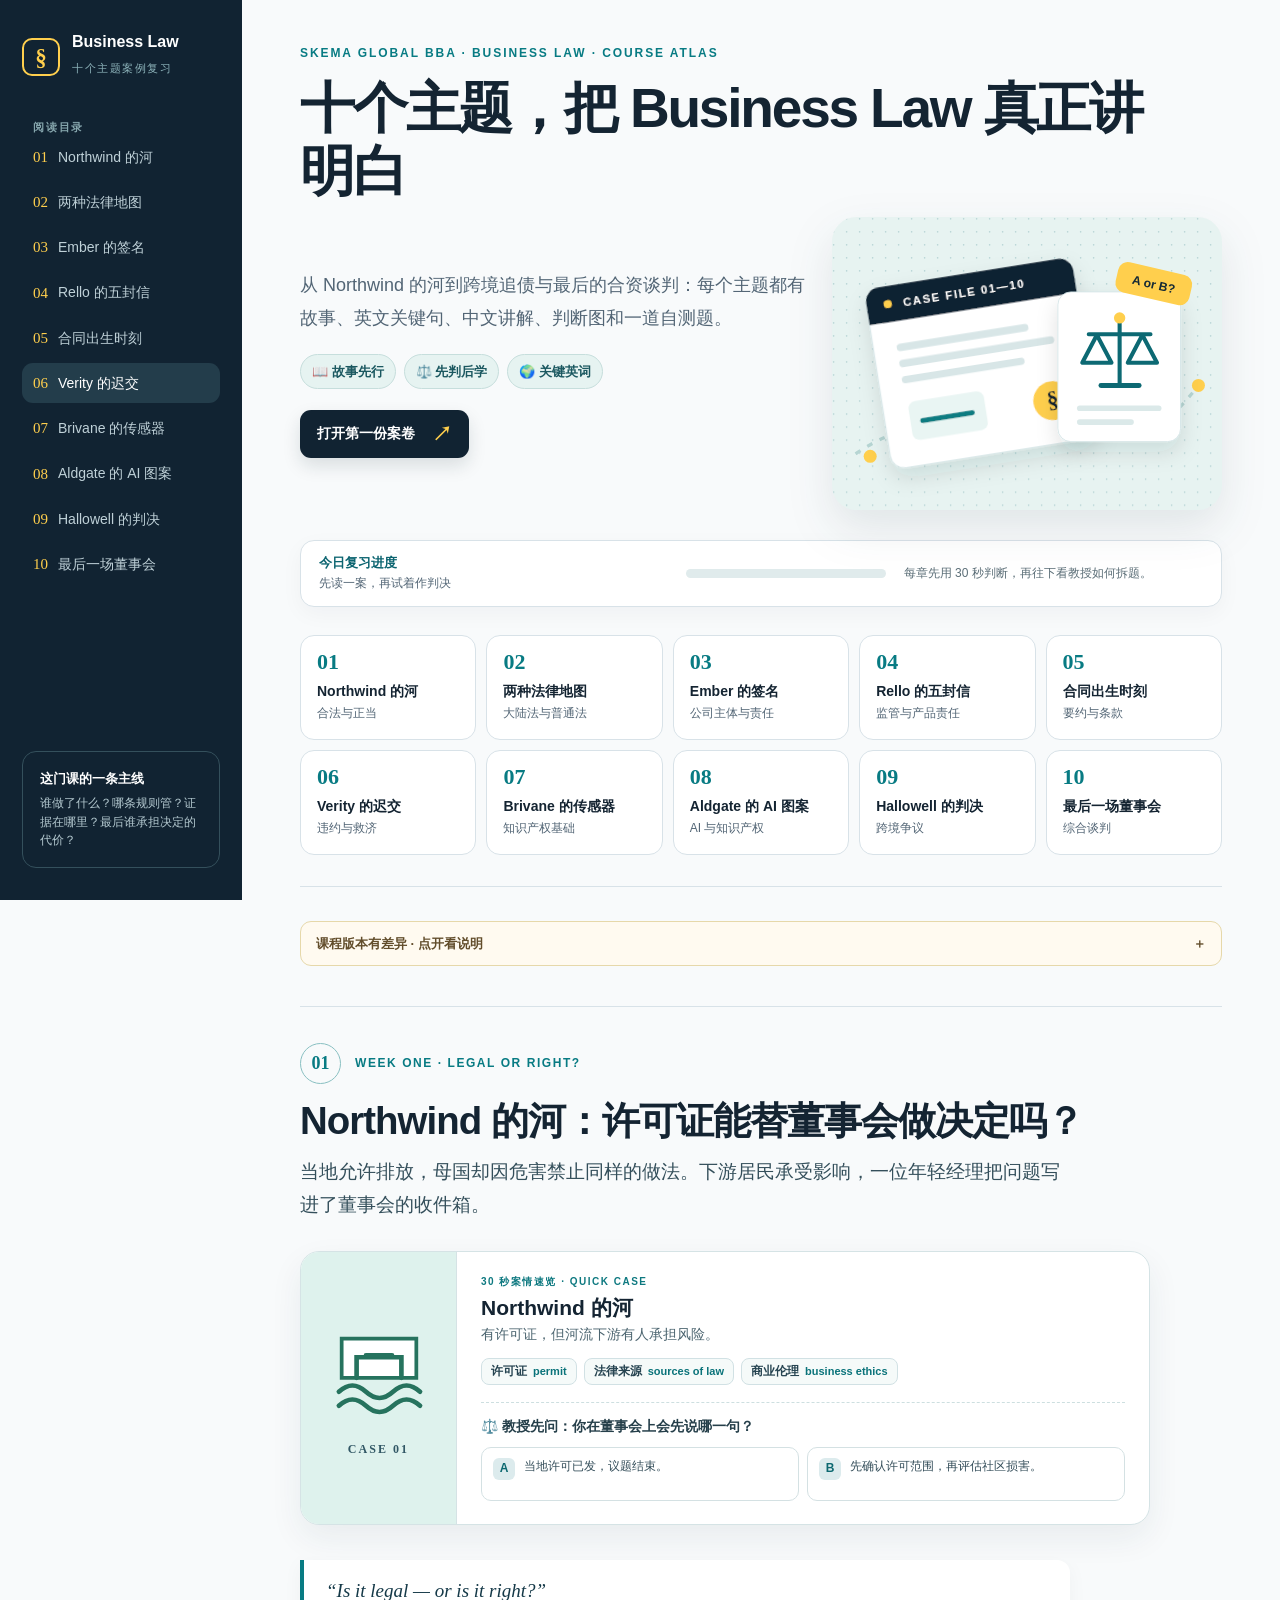
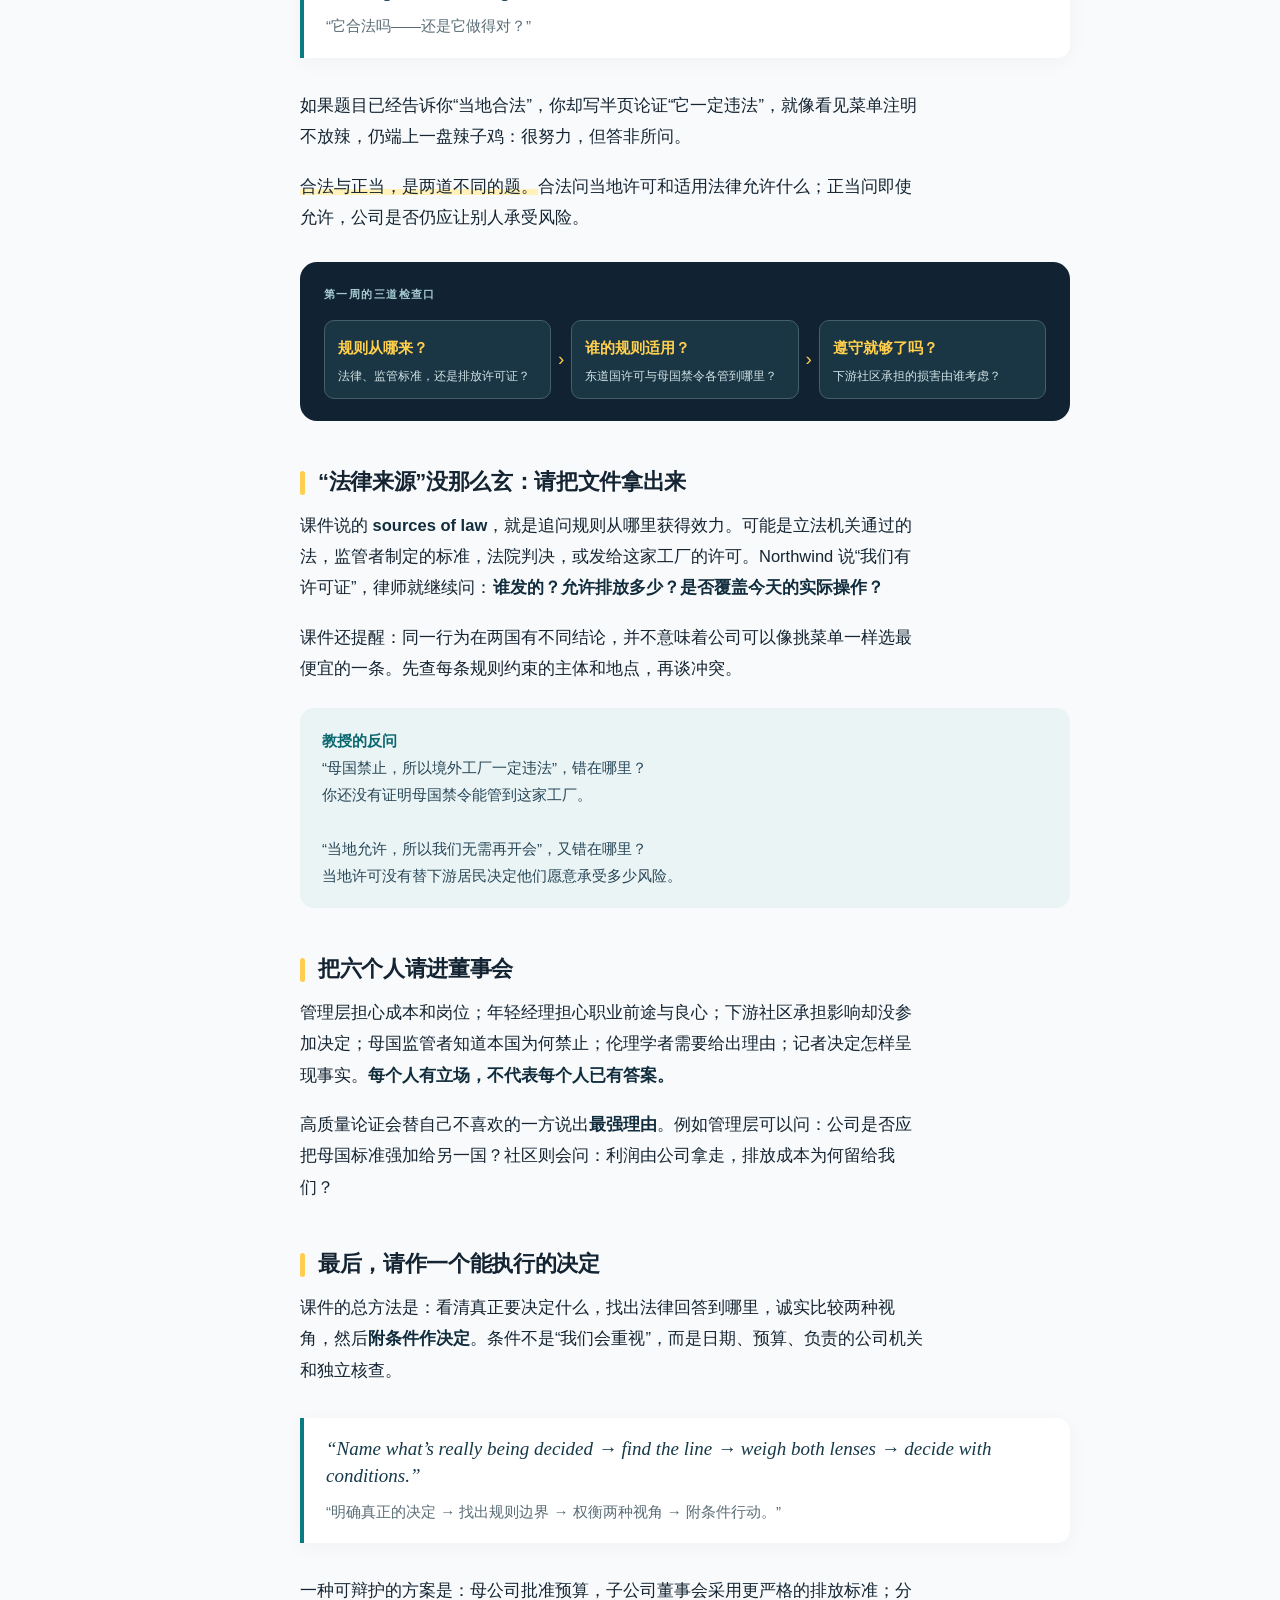
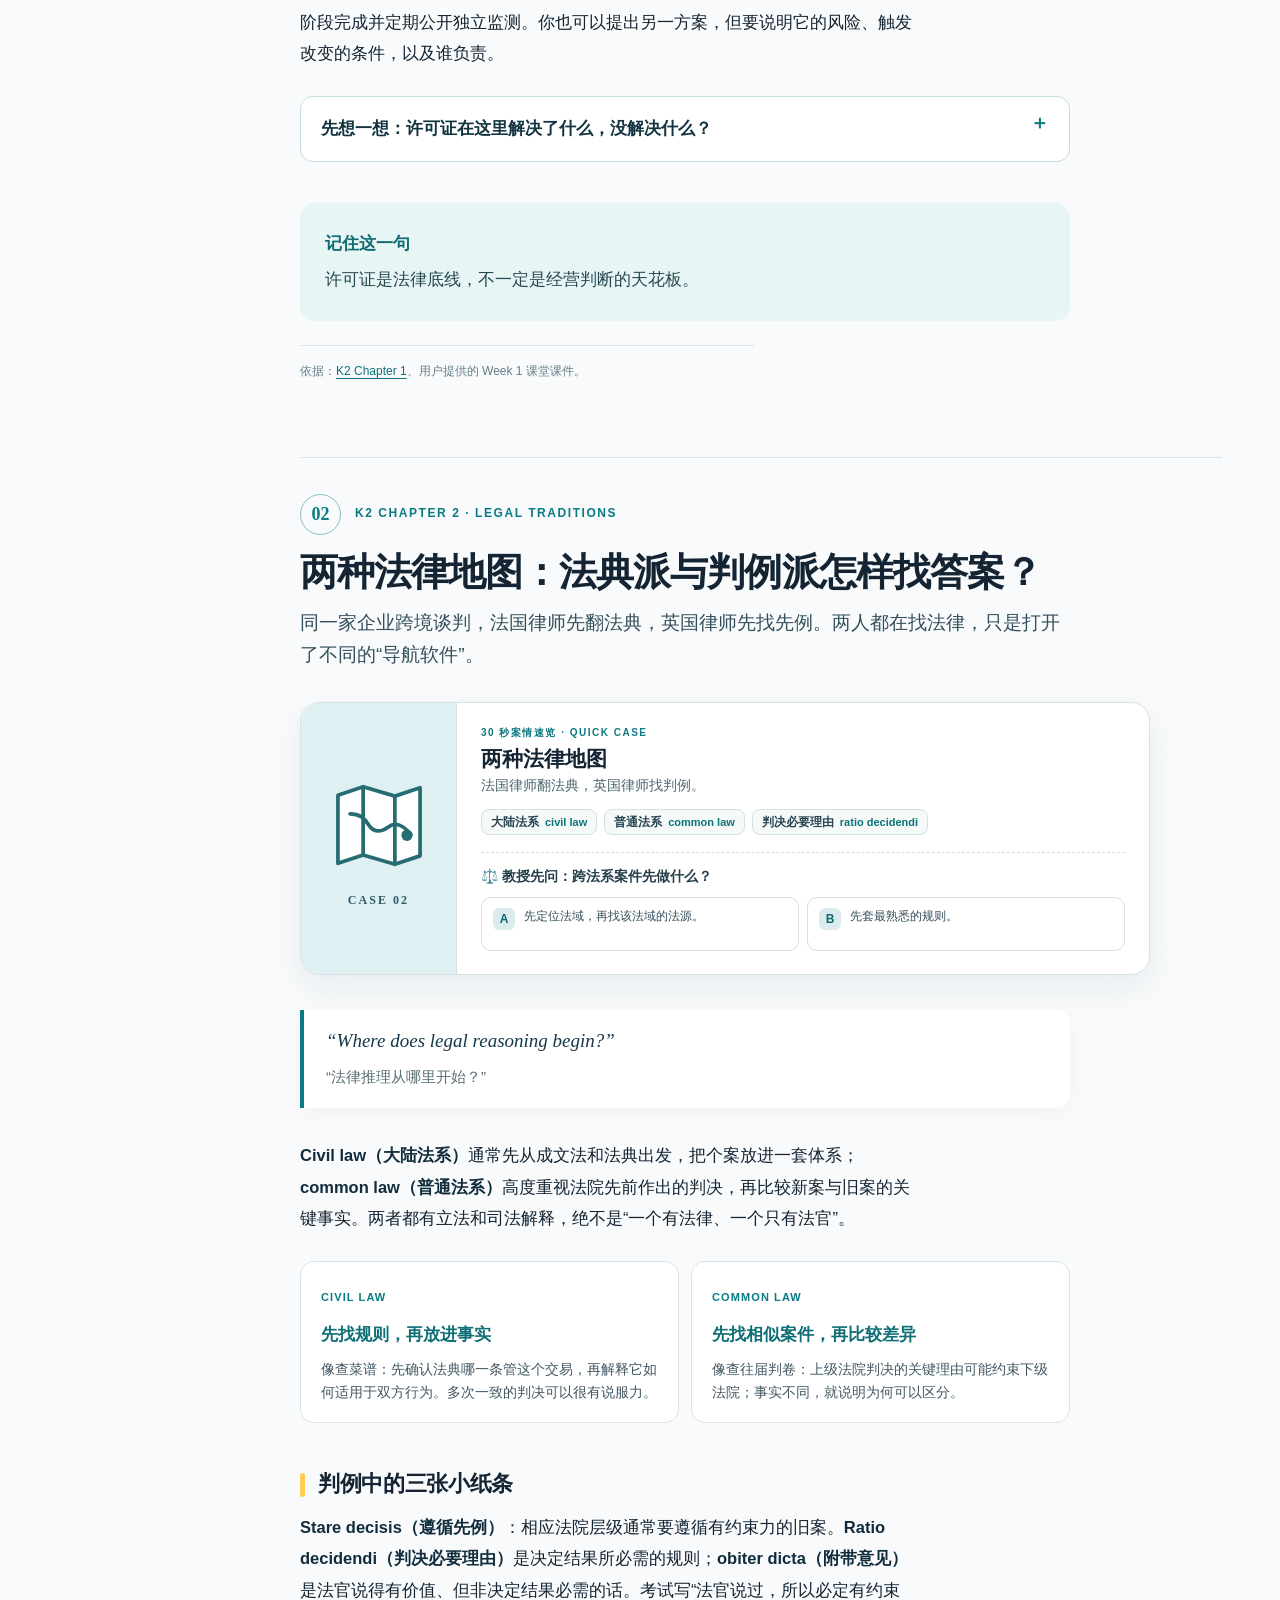
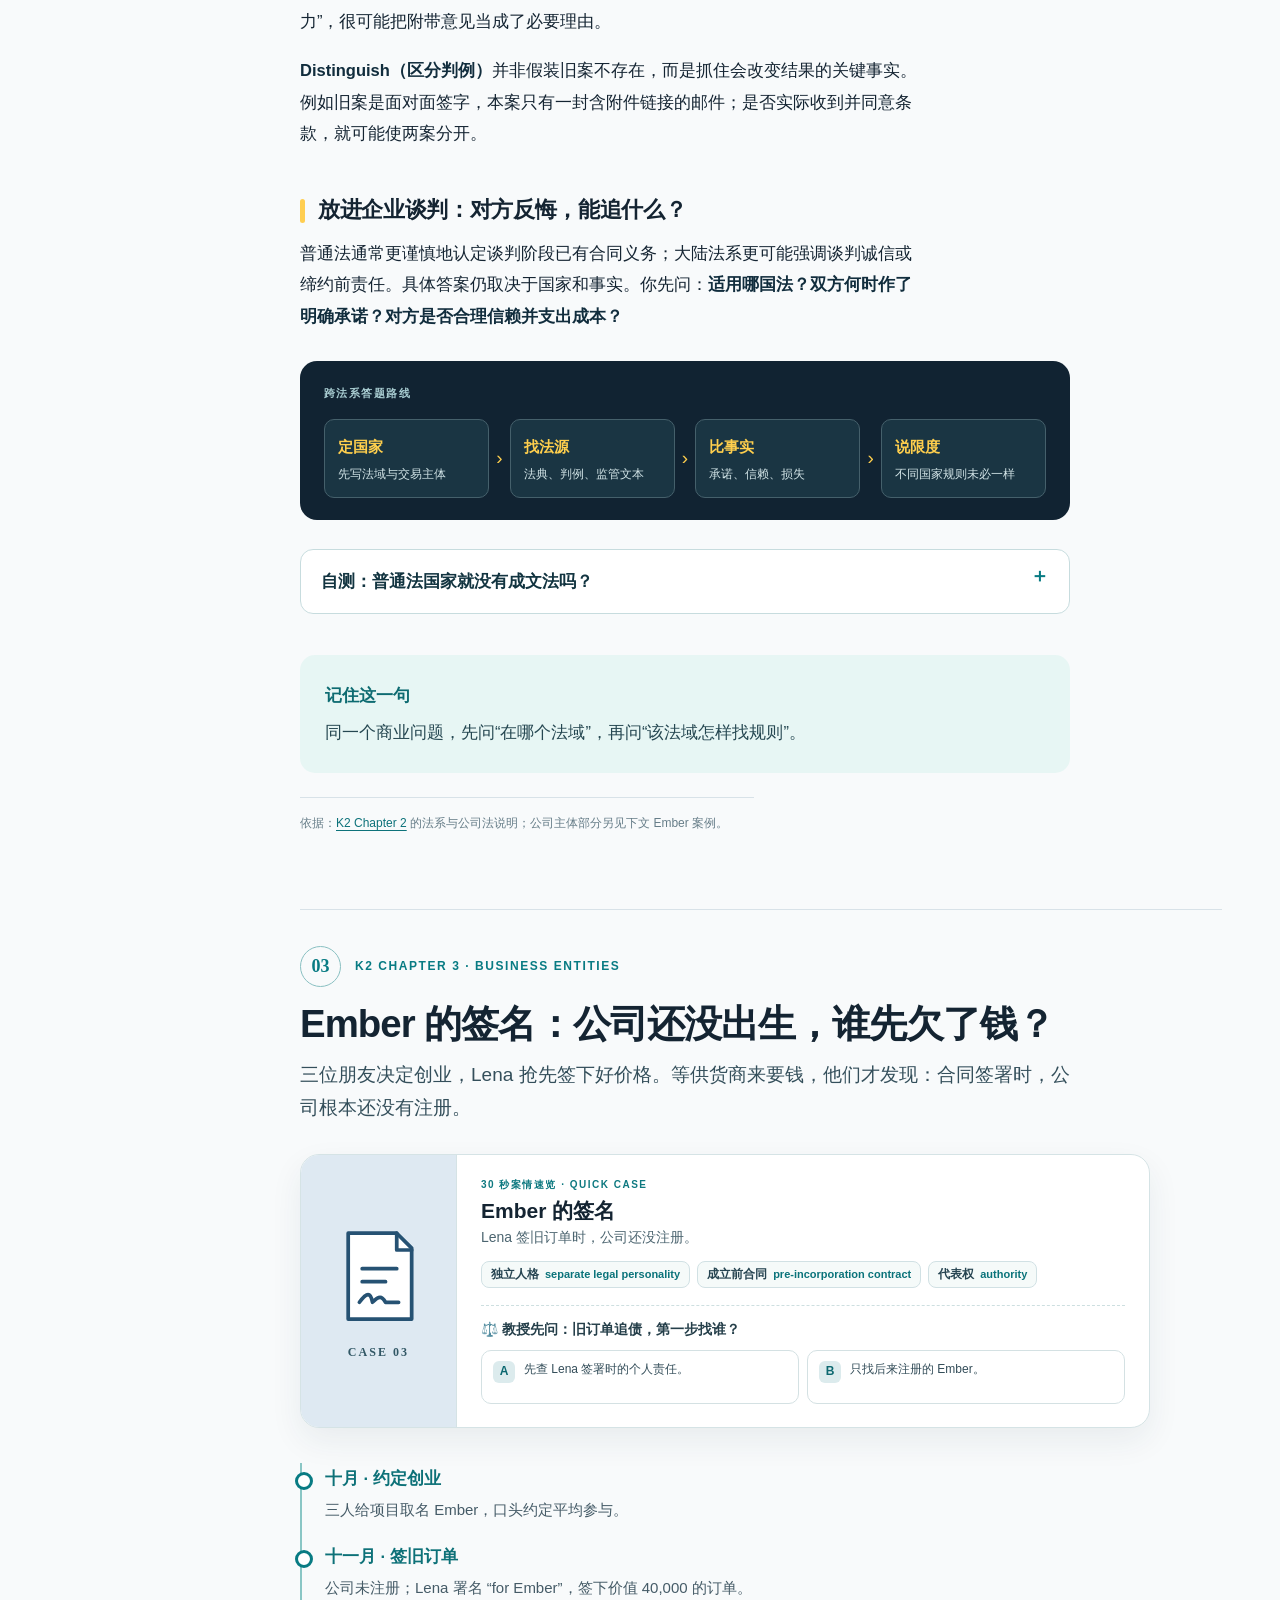
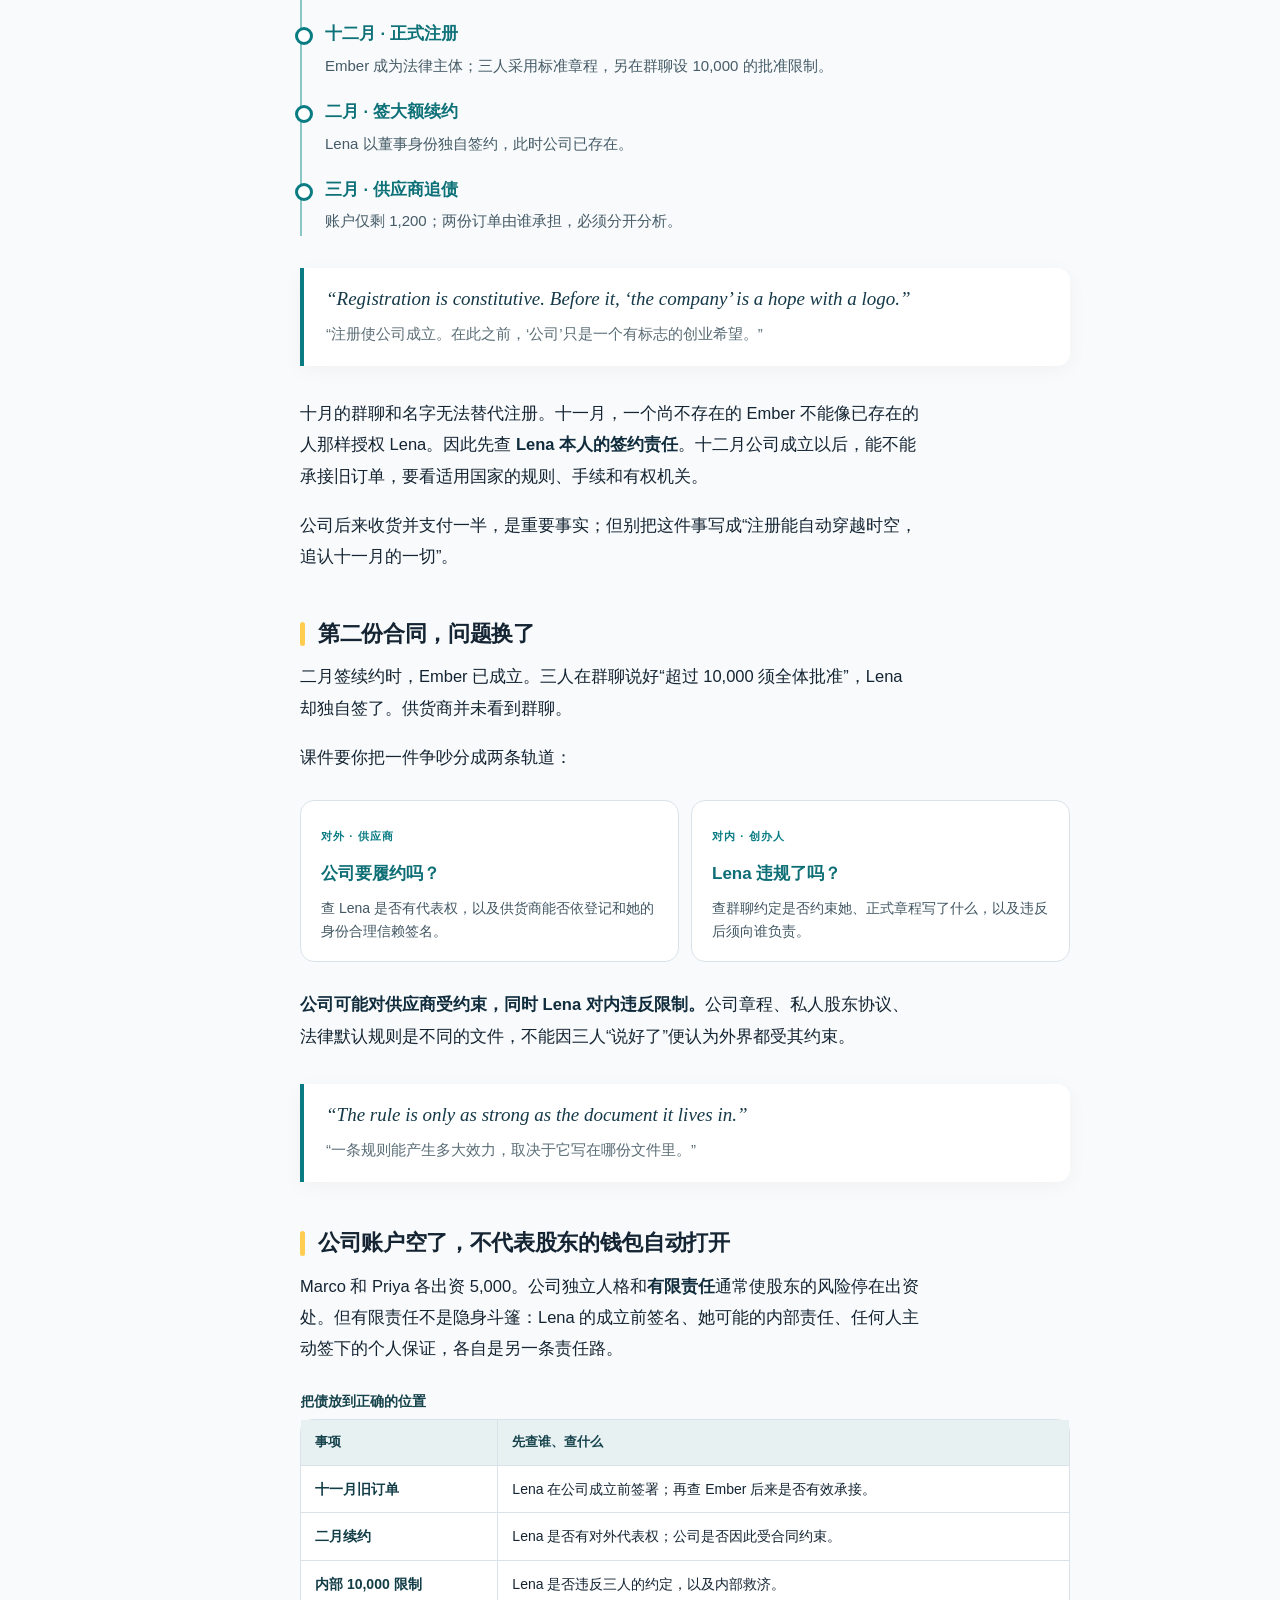
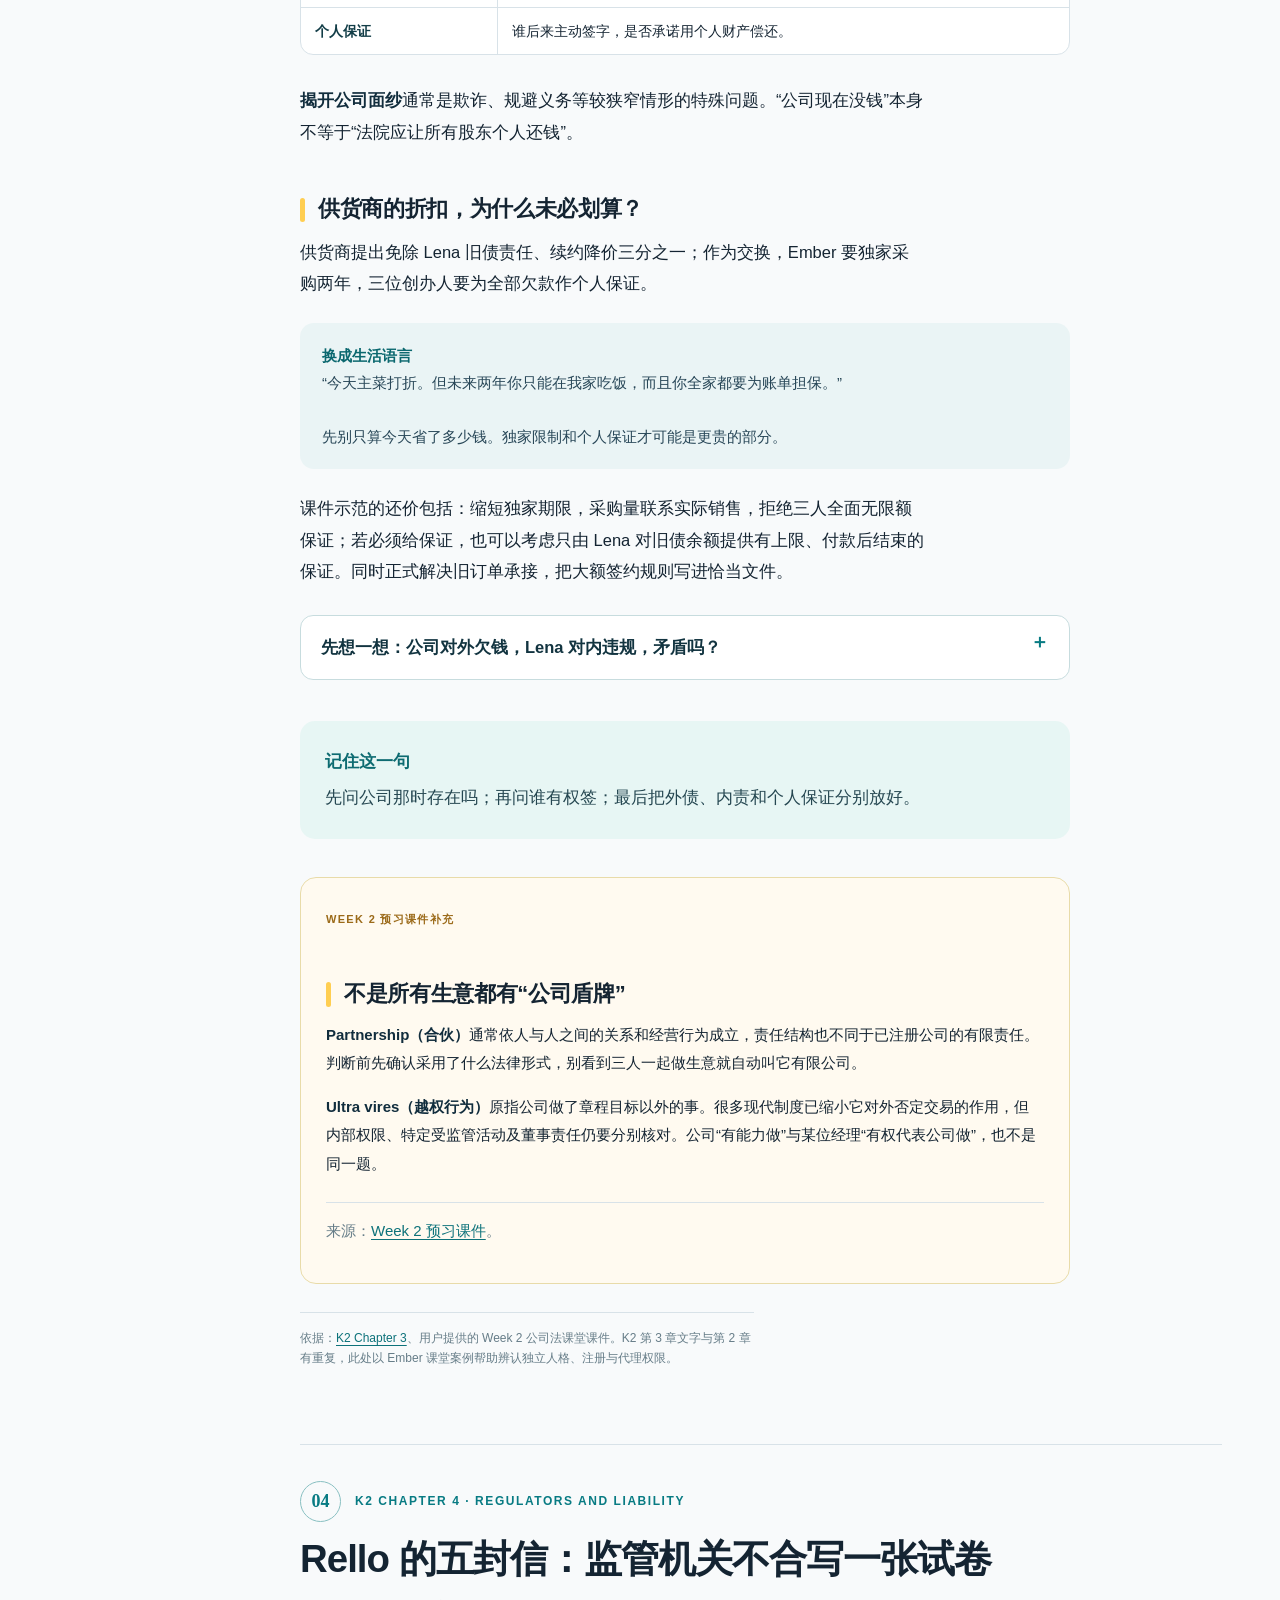
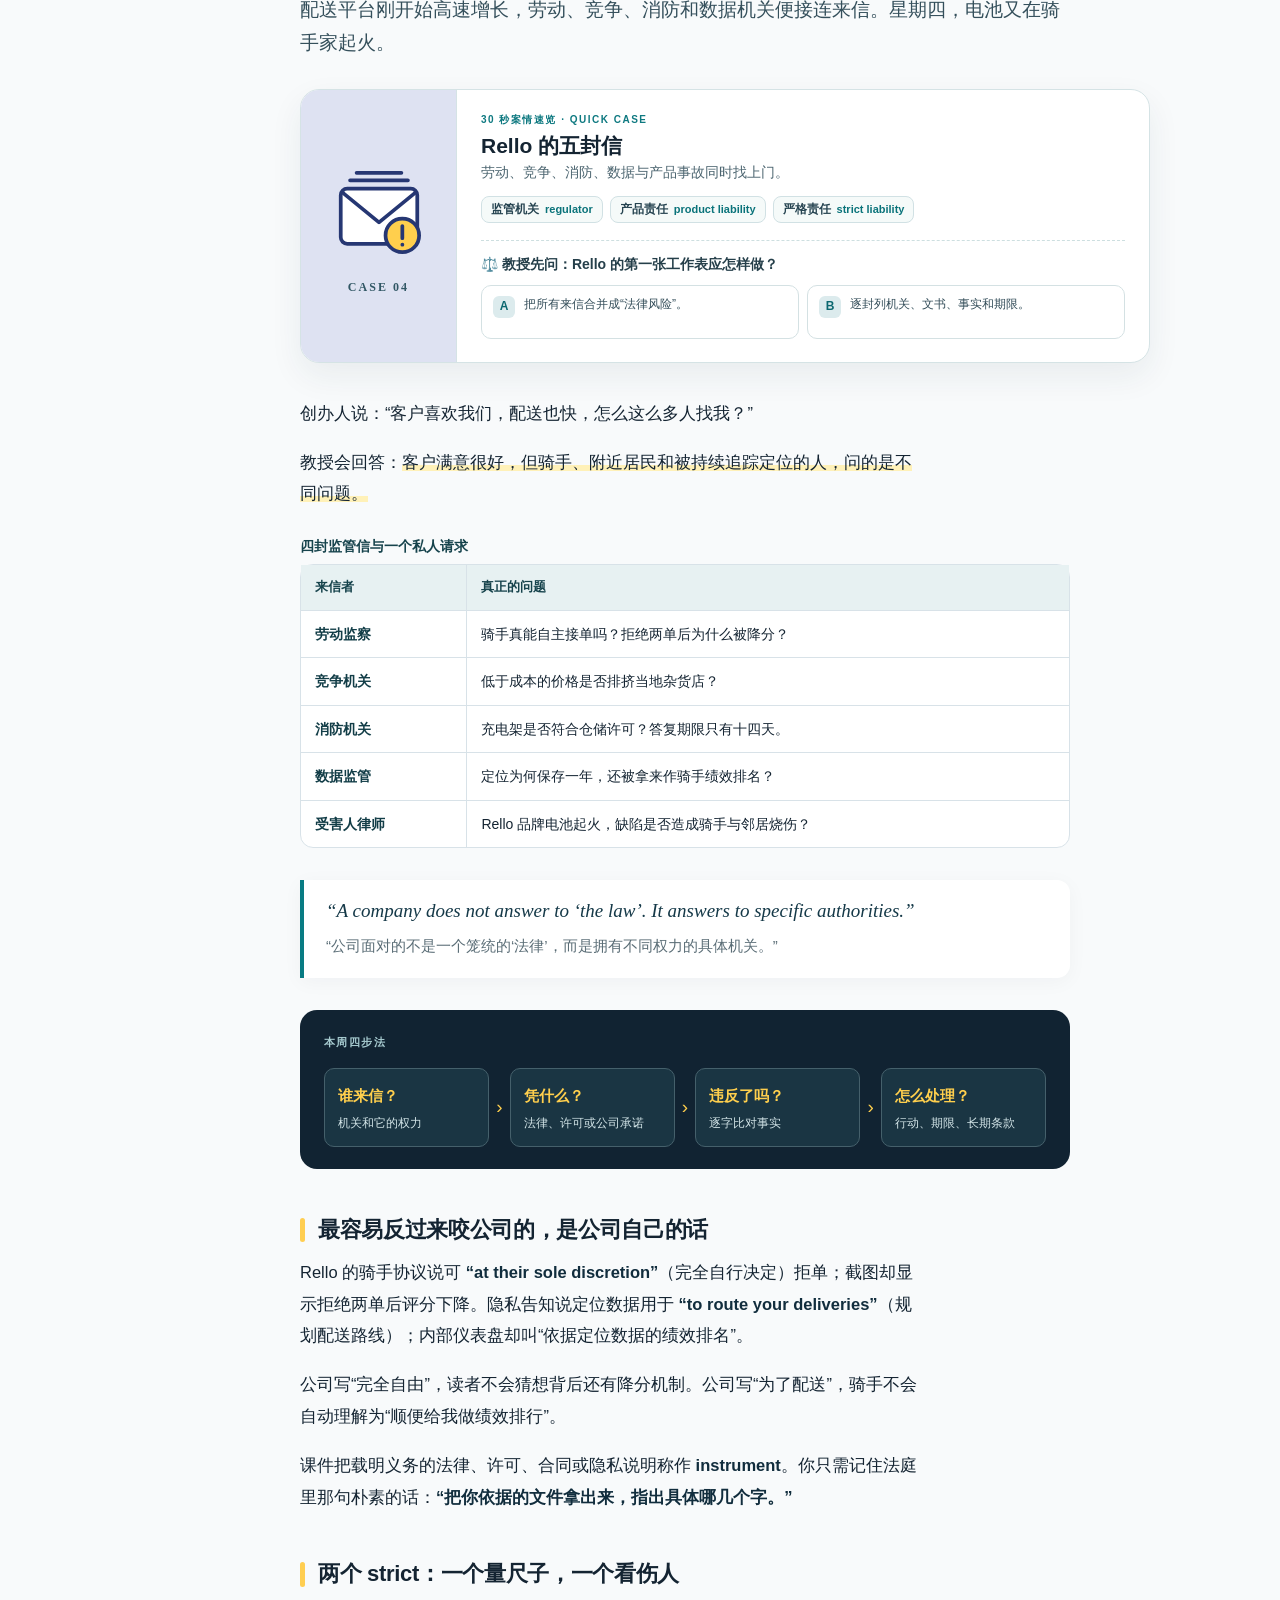
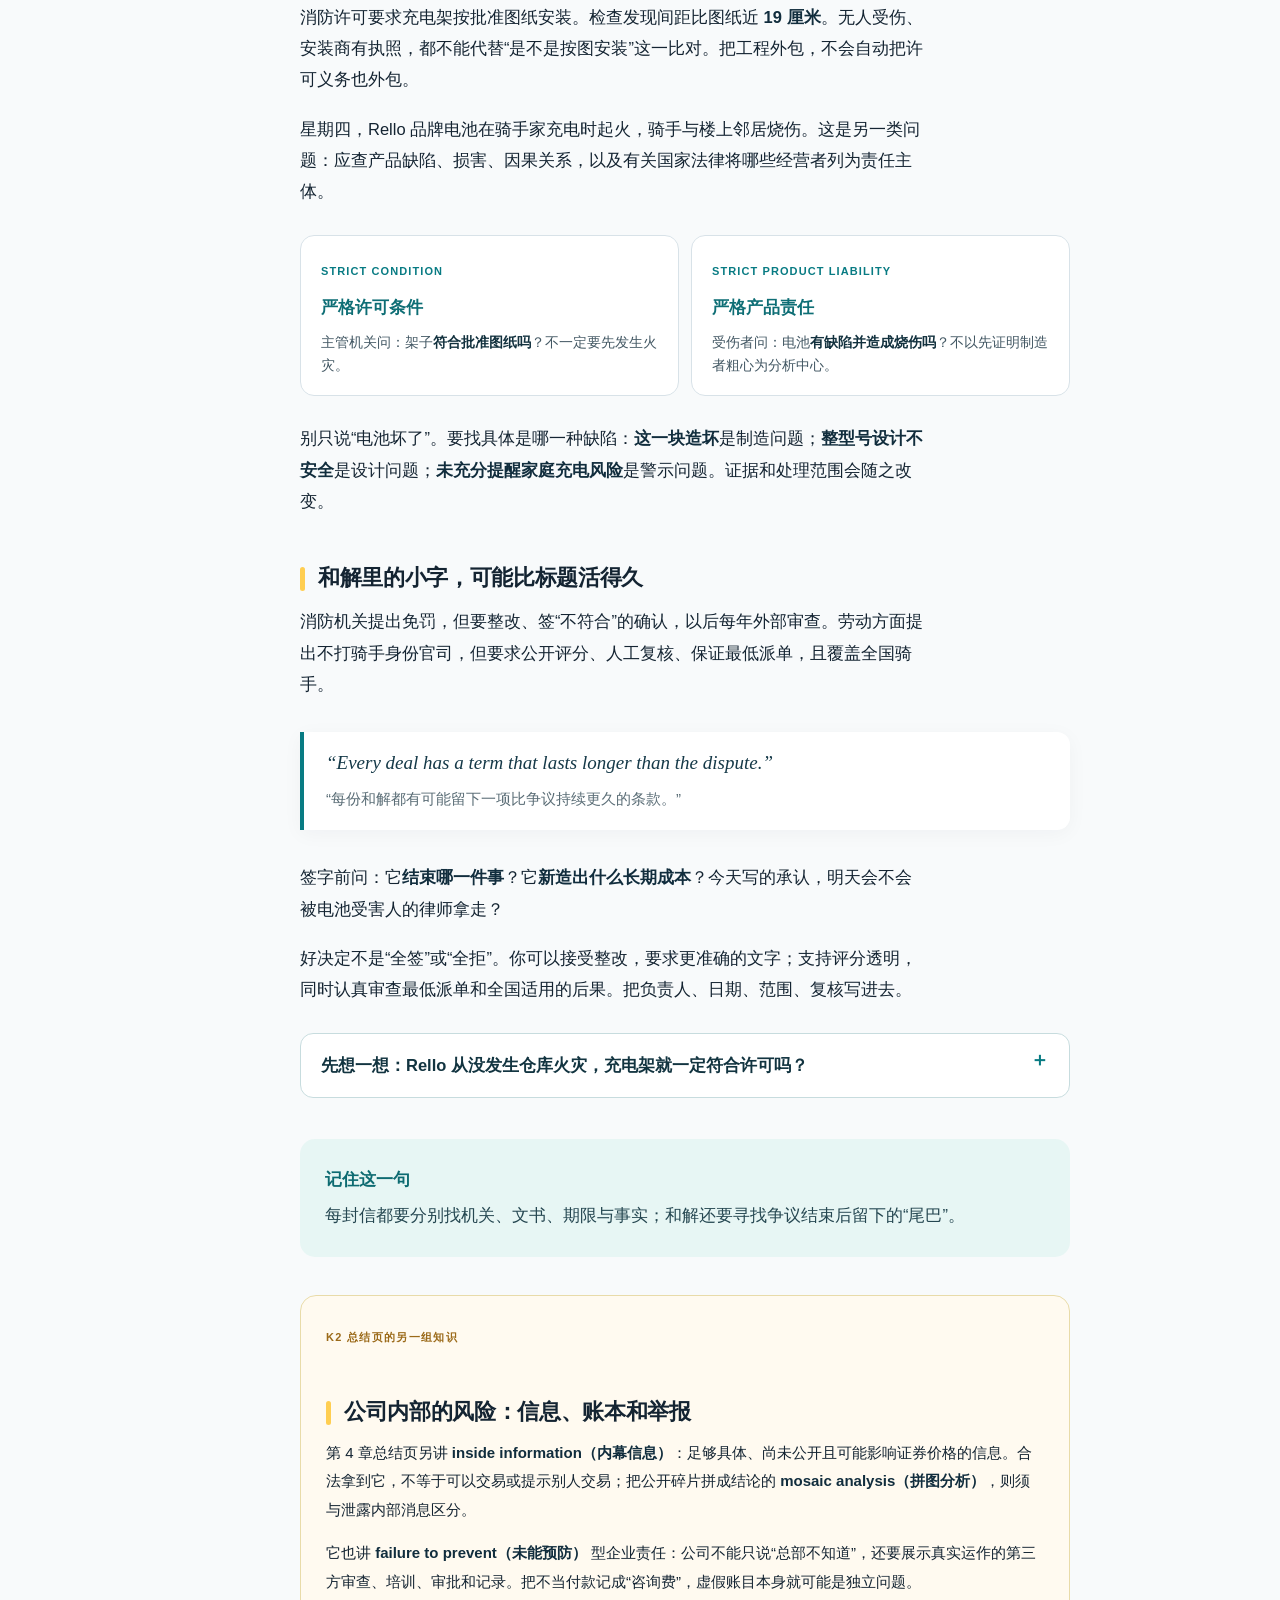
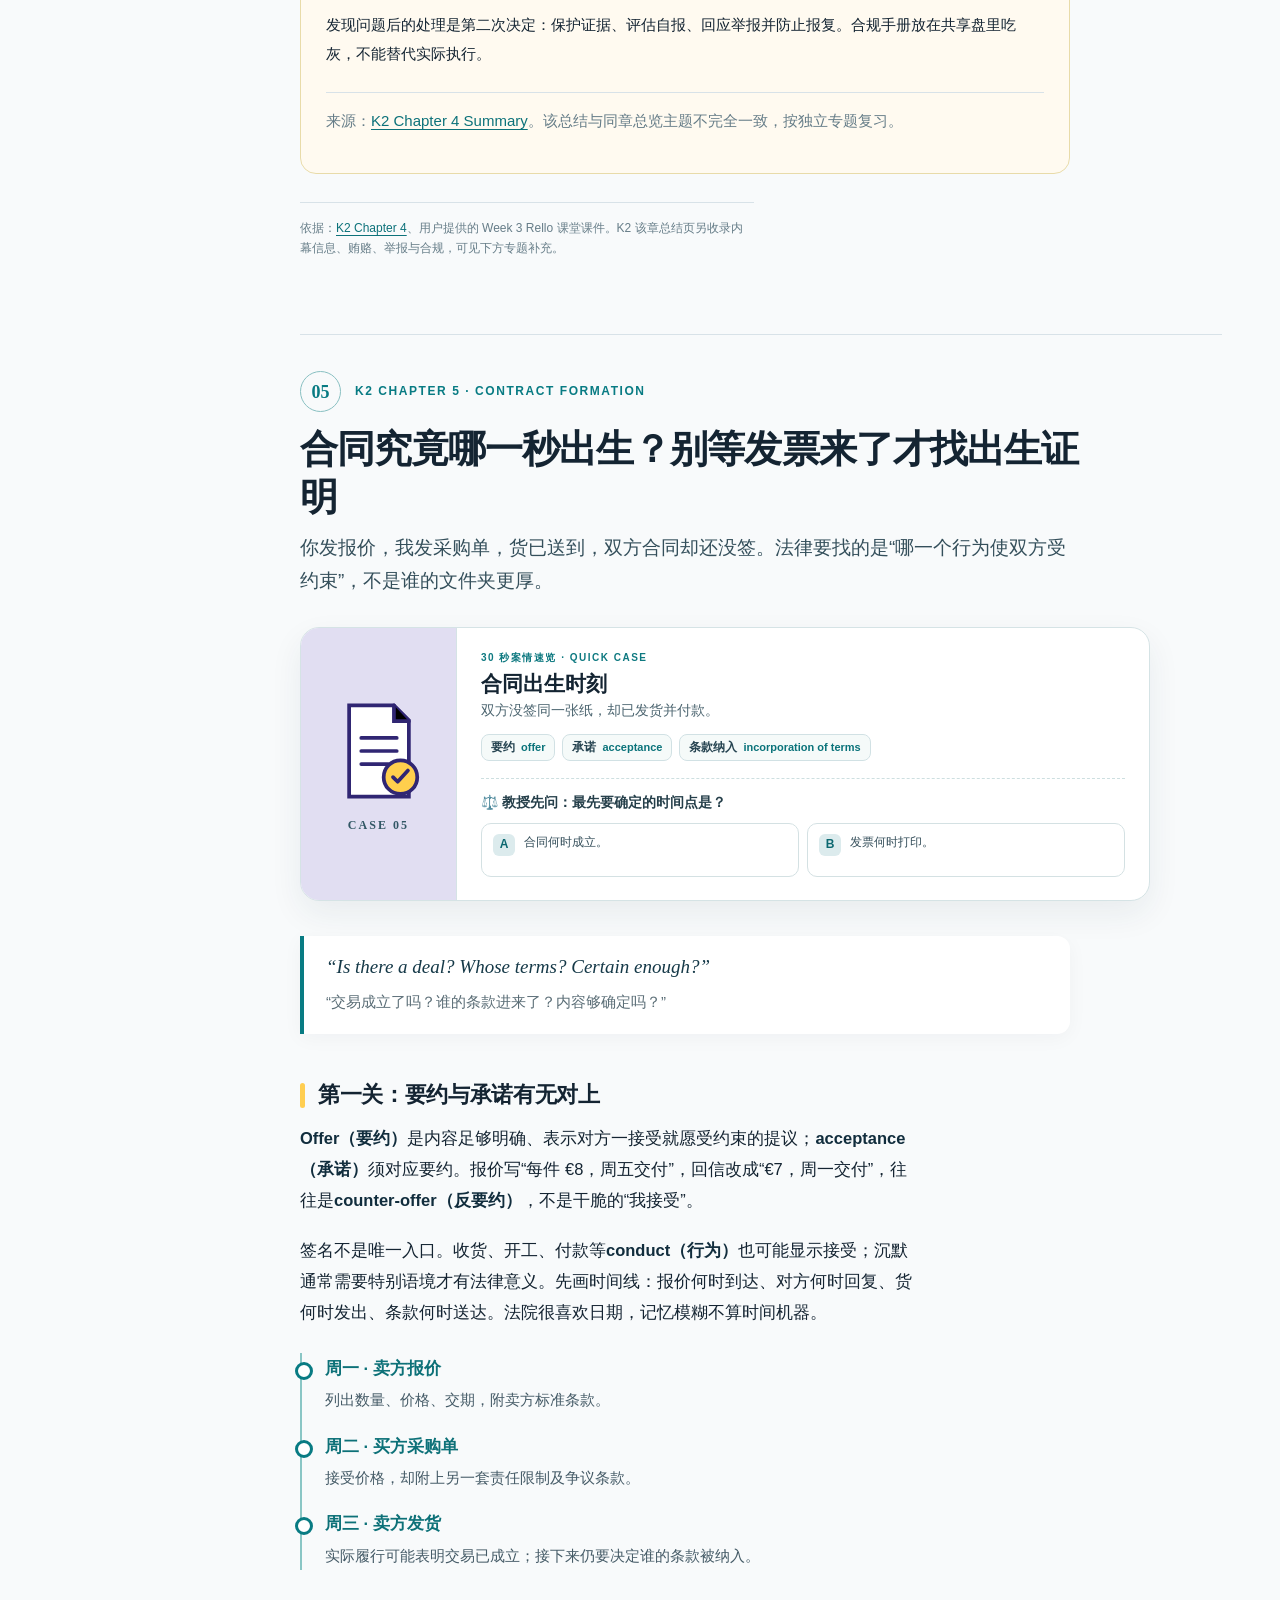
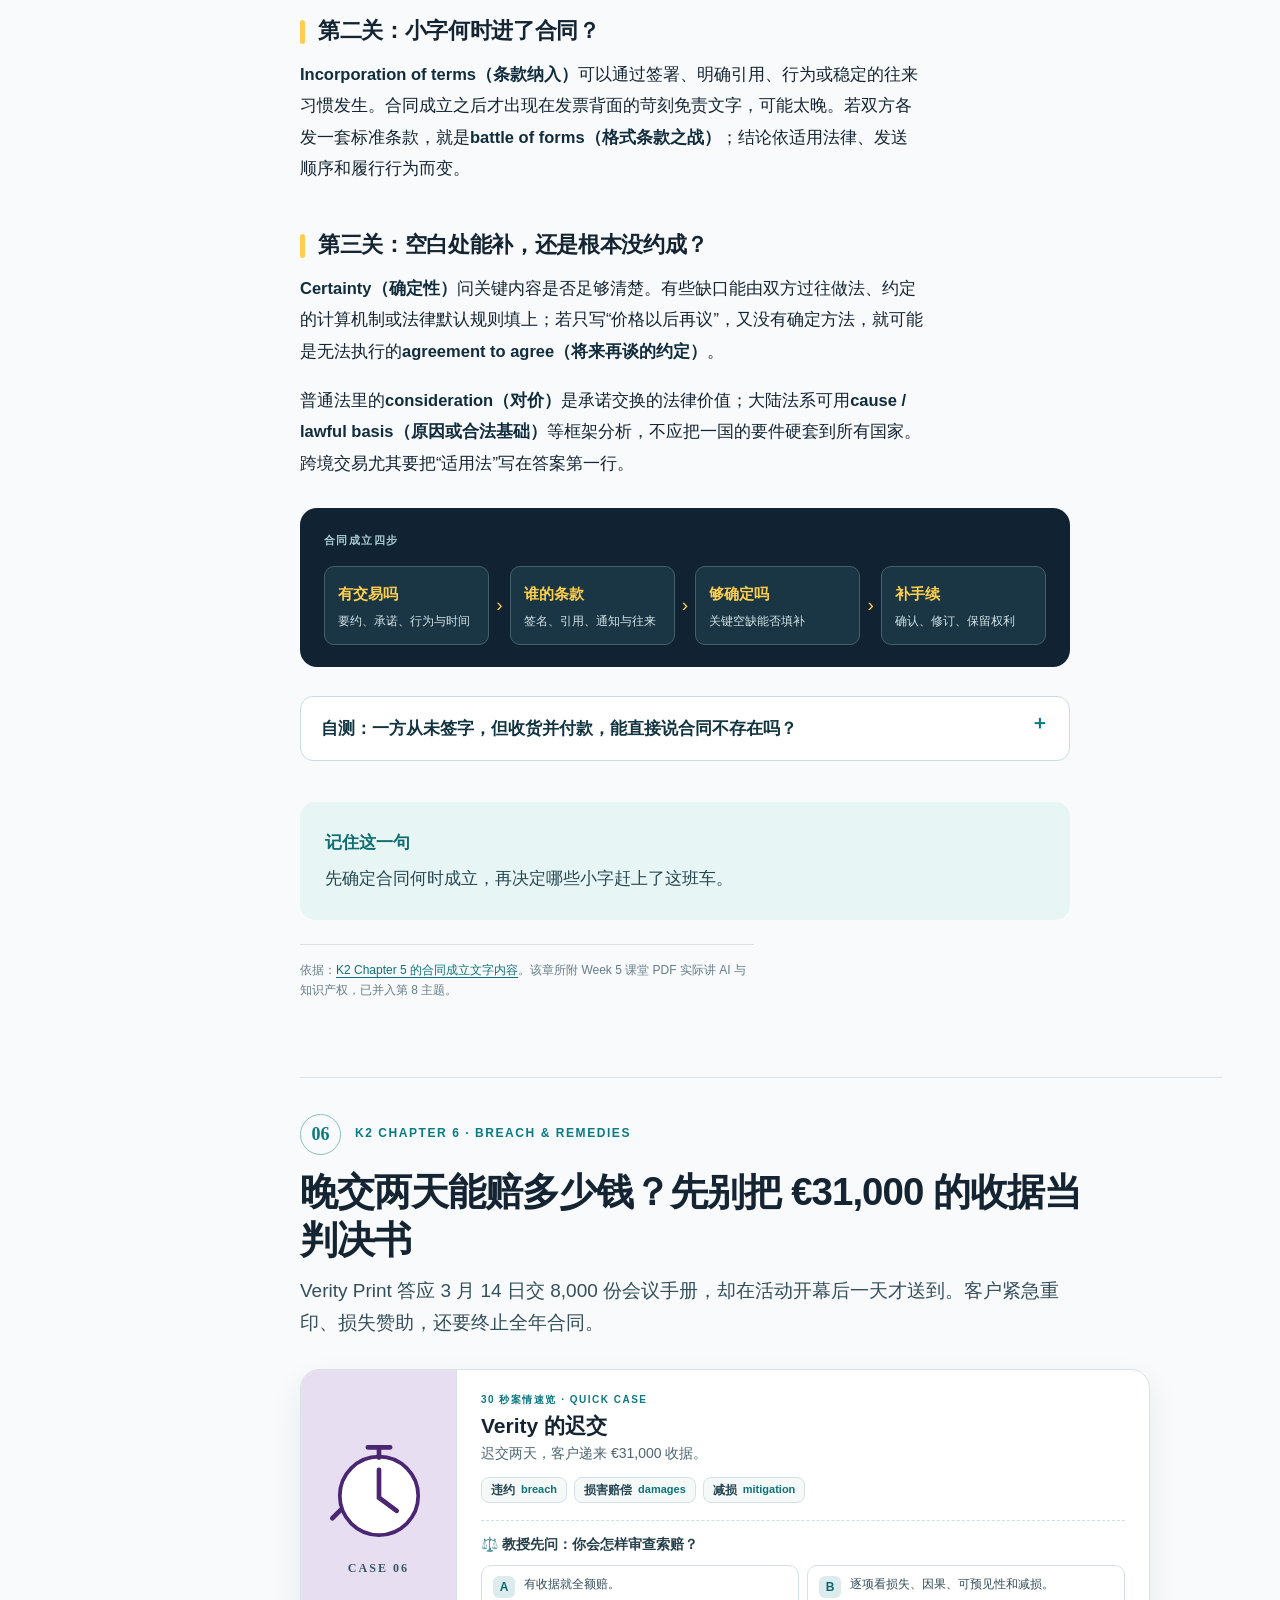
==== index.html @ 2c6dd002 "Publish Business Law study casebook" ====
<!doctype html>
<html lang="zh-CN">
<head>
  <meta charset="utf-8">
  <meta name="viewport" content="width=device-width,initial-scale=1">
  <meta name="theme-color" content="#112332">
  <meta name="description" content="Business Law 十个主题中英对照案例复习：法律体系、公司、监管、合同、知识产权、AI 与跨境争议。">
  <title>Business Law · 十个主题案例复习</title>
  <link rel="icon" type="image/svg+xml" href="data:image/svg+xml,%3Csvg xmlns='http://www.w3.org/2000/svg' viewBox='0 0 64 64'%3E%3Crect width='64' height='64' rx='15' fill='%23112332'/%3E%3Cpath d='M14 21h36M32 16v31M22 47h20M20 24l-8 15h16l-8-15zm24 0-8 15h16l-8-15z' fill='none' stroke='%23ffcf4d' stroke-width='3' stroke-linejoin='round'/%3E%3C/svg%3E">
  <link rel="stylesheet" href="./style.css?v=2">
  <script defer src="./app.js?v=2"></script>
</head>
<body>
  <div class="progress" aria-hidden="true"><span></span></div>
  <div class="shell">
    <aside class="sidebar" aria-label="章节导航">
      <a class="brand" href="#top"><span class="mark" aria-hidden="true">§</span><span><strong>Business Law</strong><small>十个主题案例复习</small></span></a>
      <div><div class="side-label">阅读目录</div><nav class="side-nav"><a href="#chapter1"><span class="num">01</span> Northwind 的河</a><a href="#chapter2"><span class="num">02</span> 两种法律地图</a><a href="#chapter3"><span class="num">03</span> Ember 的签名</a><a href="#chapter4"><span class="num">04</span> Rello 的五封信</a><a href="#chapter5"><span class="num">05</span> 合同出生时刻</a><a href="#chapter6"><span class="num">06</span> Verity 的迟交</a><a href="#chapter7"><span class="num">07</span> Brivane 的传感器</a><a href="#chapter8"><span class="num">08</span> Aldgate 的 AI 图案</a><a href="#chapter9"><span class="num">09</span> Hallowell 的判决</a><a href="#chapter10"><span class="num">10</span> 最后一场董事会</a></nav></div>
      <div class="side-bottom"><strong>这门课的一条主线</strong>谁做了什么？哪条规则管？证据在哪里？最后谁承担决定的代价？</div>
    </aside>
    <nav class="mobile-nav" aria-label="移动主题导航"><a href="#chapter1">01 · Northwind 的河</a><a href="#chapter2">02 · 两种法律地图</a><a href="#chapter3">03 · Ember 的签名</a><a href="#chapter4">04 · Rello 的五封信</a><a href="#chapter5">05 · 合同出生时刻</a><a href="#chapter6">06 · Verity 的迟交</a><a href="#chapter7">07 · Brivane 的传感器</a><a href="#chapter8">08 · Aldgate 的 AI 图案</a><a href="#chapter9">09 · Hallowell 的判决</a><a href="#chapter10">10 · 最后一场董事会</a></nav>
    <main class="content" id="top">
      <header class="opening"><div class="kicker">SKEMA GLOBAL BBA · BUSINESS LAW · COURSE ATLAS</div>
        <h1>十个主题，把 Business Law 真正讲明白</h1>
        <div class="hero-grid"><div><p>从 Northwind 的河到跨境追债与最后的合资谈判：每个主题都有故事、英文关键句、中文讲解、判断图和一道自测题。</p><div class="study-promise"><span>📖 故事先行</span><span>⚖️ 先判后学</span><span>🌍 关键英词</span></div><a class="start-link" href="#chapter1">打开第一份案卷 <span aria-hidden="true">↗</span></a></div><img class="hero-art" src="./assets/hero-law-map.svg" alt="十份案例围绕法律天平、证据和跨境路线展开的插画" width="480" height="360"></div>
        <div class="study-bar"><div><b>今日复习进度</b><span id="case-count" aria-live="polite">先读一案，再试着作判决</span></div><div class="study-meter" aria-hidden="true"><span id="case-meter"></span></div><span class="study-bar-note">每章先用 30 秒判断，再往下看教授如何拆题。</span></div>
        <div class="reading-map" aria-label="学习主题速览"><a href="#chapter1"><b>01</b><span>Northwind 的河</span><small>合法与正当</small></a><a href="#chapter2"><b>02</b><span>两种法律地图</span><small>大陆法与普通法</small></a><a href="#chapter3"><b>03</b><span>Ember 的签名</span><small>公司主体与责任</small></a><a href="#chapter4"><b>04</b><span>Rello 的五封信</span><small>监管与产品责任</small></a><a href="#chapter5"><b>05</b><span>合同出生时刻</span><small>要约与条款</small></a><a href="#chapter6"><b>06</b><span>Verity 的迟交</span><small>违约与救济</small></a><a href="#chapter7"><b>07</b><span>Brivane 的传感器</span><small>知识产权基础</small></a><a href="#chapter8"><b>08</b><span>Aldgate 的 AI 图案</span><small>AI 与知识产权</small></a><a href="#chapter9"><b>09</b><span>Hallowell 的判决</span><small>跨境争议</small></a><a href="#chapter10"><b>10</b><span>最后一场董事会</span><small>综合谈判</small></a></div></header>
      <details class="course-notice"><summary>课程版本有差异 · 点开看说明</summary><p>你最初提供的 syllabus 与 K2 网页在周次、成绩权重和部分主题顺序上并不完全一致；K2 的 Chapter 5 文字讲合同成立，但其 Week 5 课堂 PDF 讲 AI 知识产权。这里按“主题”编排，并在各节写明来源。考试范围、评分和 AI 使用规则，请以教师当次公告及指定版本为准。</p></details>

      <section class="lesson" id="chapter1" aria-labelledby="w1-title">
        <div class="chapter-label"><span>01</span><em>Week one · Legal or right?</em></div>
        <h2 id="w1-title">Northwind 的河：许可证能替董事会做决定吗？</h2>
        <p class="lead">当地允许排放，母国却因危害禁止同样的做法。下游居民承受影响，一位年轻经理把问题写进了董事会的收件箱。</p>
        <div class="story">
          <div class="quote"><span class="en">“Is it legal — or is it right?”</span><span class="zh">“它合法吗——还是它做得对？”</span></div>
          <p>如果题目已经告诉你“当地合法”，你却写半页论证“它一定违法”，就像看见菜单注明不放辣，仍端上一盘辣子鸡：很努力，但答非所问。</p>
          <p><span class="highlight">合法与正当，是两道不同的题。</span>合法问当地许可和适用法律允许什么；正当问即使允许，公司是否仍应让别人承受风险。</p>
          <figure class="logic"><figcaption>第一周的三道检查口</figcaption><div class="logic-row"><div class="logic-step"><b>规则从哪来？</b><span>法律、监管标准，还是排放许可证？</span></div><div class="logic-arrow">›</div><div class="logic-step"><b>谁的规则适用？</b><span>东道国许可与母国禁令各管到哪里？</span></div><div class="logic-arrow">›</div><div class="logic-step"><b>遵守就够了吗？</b><span>下游社区承担的损害由谁考虑？</span></div></div></figure>
          <h3>“法律来源”没那么玄：请把文件拿出来</h3>
          <p>课件说的 <strong>sources of law</strong>，就是追问规则从哪里获得效力。可能是立法机关通过的法，监管者制定的标准，法院判决，或发给这家工厂的许可。Northwind 说“我们有许可证”，律师就继续问：<strong>谁发的？允许排放多少？是否覆盖今天的实际操作？</strong></p>
          <p>课件还提醒：同一行为在两国有不同结论，并不意味着公司可以像挑菜单一样选最便宜的一条。先查每条规则约束的主体和地点，再谈冲突。</p>
          <div class="scene"><b>教授的反问</b><br>“母国禁止，所以境外工厂一定违法”，错在哪里？<br>你还没有证明母国禁令能管到这家工厂。<br><br>“当地允许，所以我们无需再开会”，又错在哪里？<br>当地许可没有替下游居民决定他们愿意承受多少风险。</div>
          <h3>把六个人请进董事会</h3>
          <p>管理层担心成本和岗位；年轻经理担心职业前途与良心；下游社区承担影响却没参加决定；母国监管者知道本国为何禁止；伦理学者需要给出理由；记者决定怎样呈现事实。<strong>每个人有立场，不代表每个人已有答案。</strong></p>
          <p>高质量论证会替自己不喜欢的一方说出<strong>最强理由</strong>。例如管理层可以问：公司是否应把母国标准强加给另一国？社区则会问：利润由公司拿走，排放成本为何留给我们？</p>
          <h3>最后，请作一个能执行的决定</h3>
          <p>课件的总方法是：看清真正要决定什么，找出法律回答到哪里，诚实比较两种视角，然后<strong>附条件作决定</strong>。条件不是“我们会重视”，而是日期、预算、负责的公司机关和独立核查。</p>
          <div class="quote"><span class="en">“Name what’s really being decided → find the line → weigh both lenses → decide with conditions.”</span><span class="zh">“明确真正的决定 → 找出规则边界 → 权衡两种视角 → 附条件行动。”</span></div>
          <p>一种可辩护的方案是：母公司批准预算，子公司董事会采用更严格的排放标准；分阶段完成并定期公开独立监测。你也可以提出另一方案，但要说明它的风险、触发改变的条件，以及谁负责。</p>
          <details class="question"><summary>先想一想：许可证在这里解决了什么，没解决什么？</summary><div class="answer"><p>它帮助回答工厂在当地依法可以怎样排放；它没有自动解决母国法律的适用范围，也没有替董事会完成对社区影响的伦理判断。</p></div></details>
          <div class="endcap"><b>记住这一句</b><p>许可证是法律底线，不一定是经营判断的天花板。</p></div>
        <p class="source-note">依据：<a href="https://k2.skema.edu/course/view.php?id=328168&amp;sectionid=2585570" target="_blank" rel="noopener">K2 Chapter 1</a>、用户提供的 Week 1 课堂课件。</p>
          </div>
      </section>

<section class="lesson" id="chapter2" aria-labelledby="c2-title">
        <div class="chapter-label"><span>02</span><em>K2 Chapter 2 · Legal traditions</em></div>
        <h2 id="c2-title">两种法律地图：法典派与判例派怎样找答案？</h2>
        <p class="lead">同一家企业跨境谈判，法国律师先翻法典，英国律师先找先例。两人都在找法律，只是打开了不同的“导航软件”。</p>
        <div class="story">
          <div class="quote"><span class="en">“Where does legal reasoning begin?”</span><span class="zh">“法律推理从哪里开始？”</span></div>
          <p><strong>Civil law（大陆法系）</strong>通常先从成文法和法典出发，把个案放进一套体系；<strong>common law（普通法系）</strong>高度重视法院先前作出的判决，再比较新案与旧案的关键事实。两者都有立法和司法解释，绝不是“一个有法律、一个只有法官”。</p>
          <div class="comparison"><div class="compare-card"><span class="tag">Civil law</span><h4>先找规则，再放进事实</h4><p>像查菜谱：先确认法典哪一条管这个交易，再解释它如何适用于双方行为。多次一致的判决可以很有说服力。</p></div><div class="compare-card"><span class="tag">Common law</span><h4>先找相似案件，再比较差异</h4><p>像查往届判卷：上级法院判决的关键理由可能约束下级法院；事实不同，就说明为何可以区分。</p></div></div>
          <h3>判例中的三张小纸条</h3>
          <p><strong>Stare decisis（遵循先例）</strong>：相应法院层级通常要遵循有约束力的旧案。<strong>Ratio decidendi（判决必要理由）</strong>是决定结果所必需的规则；<strong>obiter dicta（附带意见）</strong>是法官说得有价值、但非决定结果必需的话。考试写“法官说过，所以必定有约束力”，很可能把附带意见当成了必要理由。</p>
          <p><strong>Distinguish（区分判例）</strong>并非假装旧案不存在，而是抓住会改变结果的关键事实。例如旧案是面对面签字，本案只有一封含附件链接的邮件；是否实际收到并同意条款，就可能使两案分开。</p>
          <h3>放进企业谈判：对方反悔，能追什么？</h3>
          <p>普通法通常更谨慎地认定谈判阶段已有合同义务；大陆法系更可能强调谈判诚信或缔约前责任。具体答案仍取决于国家和事实。你先问：<strong>适用哪国法？双方何时作了明确承诺？对方是否合理信赖并支出成本？</strong></p>
          <figure class="logic"><figcaption>跨法系答题路线</figcaption><div class="logic-row"><div class="logic-step"><b>定国家</b><span>先写法域与交易主体</span></div><div class="logic-arrow">›</div><div class="logic-step"><b>找法源</b><span>法典、判例、监管文本</span></div><div class="logic-arrow">›</div><div class="logic-step"><b>比事实</b><span>承诺、信赖、损失</span></div><div class="logic-arrow">›</div><div class="logic-step"><b>说限度</b><span>不同国家规则未必一样</span></div></div></figure>
          <details class="question"><summary>自测：普通法国家就没有成文法吗？</summary><div class="answer"><p>有。普通法与大陆法的区别是典型的推理起点与判例作用，不能把它们画成彼此隔绝的两个星球。</p></div></details>
          <div class="endcap"><b>记住这一句</b><p>同一个商业问题，先问“在哪个法域”，再问“该法域怎样找规则”。</p></div>
          <p class="source-note">依据：<a href="https://k2.skema.edu/course/view.php?id=328168&amp;sectionid=2585577" target="_blank" rel="noopener">K2 Chapter 2</a> 的法系与公司法说明；公司主体部分另见下文 Ember 案例。</p>
        </div>
      </section>

<section class="lesson" id="chapter3" aria-labelledby="w2-title">
        <div class="chapter-label"><span>03</span><em>K2 Chapter 3 · Business entities</em></div>
        <h2 id="w2-title">Ember 的签名：公司还没出生，谁先欠了钱？</h2>
        <p class="lead">三位朋友决定创业，Lena 抢先签下好价格。等供货商来要钱，他们才发现：合同签署时，公司根本还没有注册。</p>
        <div class="story">
          <div class="timeline" aria-label="Ember 事件时间线"><div class="event"><b>十月 · 约定创业</b><p>三人给项目取名 Ember，口头约定平均参与。</p></div><div class="event"><b>十一月 · 签旧订单</b><p>公司未注册；Lena 署名 “for Ember”，签下价值 40,000 的订单。</p></div><div class="event"><b>十二月 · 正式注册</b><p>Ember 成为法律主体；三人采用标准章程，另在群聊设 10,000 的批准限制。</p></div><div class="event"><b>二月 · 签大额续约</b><p>Lena 以董事身份独自签约，此时公司已存在。</p></div><div class="event"><b>三月 · 供应商追债</b><p>账户仅剩 1,200；两份订单由谁承担，必须分开分析。</p></div></div>
          <div class="quote"><span class="en">“Registration is constitutive. Before it, ‘the company’ is a hope with a logo.”</span><span class="zh">“注册使公司成立。在此之前，‘公司’只是一个有标志的创业希望。”</span></div>
          <p>十月的群聊和名字无法替代注册。十一月，一个尚不存在的 Ember 不能像已存在的人那样授权 Lena。因此先查 <strong>Lena 本人的签约责任</strong>。十二月公司成立以后，能不能承接旧订单，要看适用国家的规则、手续和有权机关。</p>
          <p>公司后来收货并支付一半，是重要事实；但别把这件事写成“注册能自动穿越时空，追认十一月的一切”。</p>
          <h3>第二份合同，问题换了</h3>
          <p>二月签续约时，Ember 已成立。三人在群聊说好“超过 10,000 须全体批准”，Lena 却独自签了。供货商并未看到群聊。</p>
          <p>课件要你把一件争吵分成两条轨道：</p>
          <div class="comparison"><div class="compare-card"><span class="tag">对外 · 供应商</span><h4>公司要履约吗？</h4><p>查 Lena 是否有代表权，以及供货商能否依登记和她的身份合理信赖签名。</p></div><div class="compare-card"><span class="tag">对内 · 创办人</span><h4>Lena 违规了吗？</h4><p>查群聊约定是否约束她、正式章程写了什么，以及违反后须向谁负责。</p></div></div>
          <p><strong>公司可能对供应商受约束，同时 Lena 对内违反限制。</strong>公司章程、私人股东协议、法律默认规则是不同的文件，不能因三人“说好了”便认为外界都受其约束。</p>
          <div class="quote"><span class="en">“The rule is only as strong as the document it lives in.”</span><span class="zh">“一条规则能产生多大效力，取决于它写在哪份文件里。”</span></div>
          <h3>公司账户空了，不代表股东的钱包自动打开</h3>
          <p>Marco 和 Priya 各出资 5,000。公司独立人格和<strong>有限责任</strong>通常使股东的风险停在出资处。但有限责任不是隐身斗篷：Lena 的成立前签名、她可能的内部责任、任何人主动签下的个人保证，各自是另一条责任路。</p>
          <table class="matrix"><caption>把债放到正确的位置</caption><thead><tr><th>事项</th><th>先查谁、查什么</th></tr></thead><tbody><tr><td>十一月旧订单</td><td>Lena 在公司成立前签署；再查 Ember 后来是否有效承接。</td></tr><tr><td>二月续约</td><td>Lena 是否有对外代表权；公司是否因此受合同约束。</td></tr><tr><td>内部 10,000 限制</td><td>Lena 是否违反三人的约定，以及内部救济。</td></tr><tr><td>个人保证</td><td>谁后来主动签字，是否承诺用个人财产偿还。</td></tr></tbody></table>
          <p><strong>揭开公司面纱</strong>通常是欺诈、规避义务等较狭窄情形的特殊问题。“公司现在没钱”本身不等于“法院应让所有股东个人还钱”。</p>
          <h3>供货商的折扣，为什么未必划算？</h3>
          <p>供货商提出免除 Lena 旧债责任、续约降价三分之一；作为交换，Ember 要独家采购两年，三位创办人要为全部欠款作个人保证。</p>
          <div class="scene"><b>换成生活语言</b><br>“今天主菜打折。但未来两年你只能在我家吃饭，而且你全家都要为账单担保。”<br><br>先别只算今天省了多少钱。独家限制和个人保证才可能是更贵的部分。</div>
          <p>课件示范的还价包括：缩短独家期限，采购量联系实际销售，拒绝三人全面无限额保证；若必须给保证，也可以考虑只由 Lena 对旧债余额提供有上限、付款后结束的保证。同时正式解决旧订单承接，把大额签约规则写进恰当文件。</p>
          <details class="question"><summary>先想一想：公司对外欠钱，Lena 对内违规，矛盾吗？</summary><div class="answer"><p>不矛盾。外部交易效力与内部批准规则要分开分析；不同文件可能对不同人产生不同效果。</p></div></details>
          <div class="endcap"><b>记住这一句</b><p>先问公司那时存在吗；再问谁有权签；最后把外债、内责和个人保证分别放好。</p></div>
          <div class="supplement"><span class="supplement-label">Week 2 预习课件补充</span><h3>不是所有生意都有“公司盾牌”</h3><p><strong>Partnership（合伙）</strong>通常依人与人之间的关系和经营行为成立，责任结构也不同于已注册公司的有限责任。判断前先确认采用了什么法律形式，别看到三人一起做生意就自动叫它有限公司。</p><p><strong>Ultra vires（越权行为）</strong>原指公司做了章程目标以外的事。很多现代制度已缩小它对外否定交易的作用，但内部权限、特定受监管活动及董事责任仍要分别核对。公司“有能力做”与某位经理“有权代表公司做”，也不是同一题。</p><p class="source-note">来源：<a href="https://k2.skema.edu/mod/resource/view.php?id=1375037" target="_blank" rel="noopener">Week 2 预习课件</a>。</p></div>
        <p class="source-note">依据：<a href="https://k2.skema.edu/course/view.php?id=328168&amp;sectionid=2585585" target="_blank" rel="noopener">K2 Chapter 3</a>、用户提供的 Week 2 公司法课堂课件。K2 第 3 章文字与第 2 章有重复，此处以 Ember 课堂案例帮助辨认独立人格、注册与代理权限。</p>
          </div>
      </section>

<section class="lesson" id="chapter4" aria-labelledby="w3-title">
        <div class="chapter-label"><span>04</span><em>K2 Chapter 4 · Regulators and liability</em></div>
        <h2 id="w3-title">Rello 的五封信：监管机关不合写一张试卷</h2>
        <p class="lead">配送平台刚开始高速增长，劳动、竞争、消防和数据机关便接连来信。星期四，电池又在骑手家起火。</p>
        <div class="story">
          <p>创办人说：“客户喜欢我们，配送也快，怎么这么多人找我？”</p><p>教授会回答：<span class="highlight">客户满意很好，但骑手、附近居民和被持续追踪定位的人，问的是不同问题。</span></p>
          <table class="matrix"><caption>四封监管信与一个私人请求</caption><thead><tr><th>来信者</th><th>真正的问题</th></tr></thead><tbody><tr><td>劳动监察</td><td>骑手真能自主接单吗？拒绝两单后为什么被降分？</td></tr><tr><td>竞争机关</td><td>低于成本的价格是否排挤当地杂货店？</td></tr><tr><td>消防机关</td><td>充电架是否符合仓储许可？答复期限只有十四天。</td></tr><tr><td>数据监管</td><td>定位为何保存一年，还被拿来作骑手绩效排名？</td></tr><tr><td>受害人律师</td><td>Rello 品牌电池起火，缺陷是否造成骑手与邻居烧伤？</td></tr></tbody></table>
          <div class="quote"><span class="en">“A company does not answer to ‘the law’. It answers to specific authorities.”</span><span class="zh">“公司面对的不是一个笼统的‘法律’，而是拥有不同权力的具体机关。”</span></div>
          <figure class="logic"><figcaption>本周四步法</figcaption><div class="logic-row"><div class="logic-step"><b>谁来信？</b><span>机关和它的权力</span></div><div class="logic-arrow">›</div><div class="logic-step"><b>凭什么？</b><span>法律、许可或公司承诺</span></div><div class="logic-arrow">›</div><div class="logic-step"><b>违反了吗？</b><span>逐字比对事实</span></div><div class="logic-arrow">›</div><div class="logic-step"><b>怎么处理？</b><span>行动、期限、长期条款</span></div></div></figure>
          <h3>最容易反过来咬公司的，是公司自己的话</h3>
          <p>Rello 的骑手协议说可 <strong>“at their sole discretion”</strong>（完全自行决定）拒单；截图却显示拒绝两单后评分下降。隐私告知说定位数据用于 <strong>“to route your deliveries”</strong>（规划配送路线）；内部仪表盘却叫“依据定位数据的绩效排名”。</p>
          <p>公司写“完全自由”，读者不会猜想背后还有降分机制。公司写“为了配送”，骑手不会自动理解为“顺便给我做绩效排行”。</p>
          <p>课件把载明义务的法律、许可、合同或隐私说明称作 <strong>instrument</strong>。你只需记住法庭里那句朴素的话：<strong>“把你依据的文件拿出来，指出具体哪几个字。”</strong></p>
          <h3>两个 strict：一个量尺子，一个看伤人</h3>
          <p>消防许可要求充电架按批准图纸安装。检查发现间距比图纸近 <strong>19 厘米</strong>。无人受伤、安装商有执照，都不能代替“是不是按图安装”这一比对。把工程外包，不会自动把许可义务也外包。</p>
          <p>星期四，Rello 品牌电池在骑手家充电时起火，骑手与楼上邻居烧伤。这是另一类问题：应查产品缺陷、损害、因果关系，以及有关国家法律将哪些经营者列为责任主体。</p>
          <div class="comparison"><div class="compare-card"><span class="tag">Strict condition</span><h4>严格许可条件</h4><p>主管机关问：架子<strong>符合批准图纸吗</strong>？不一定要先发生火灾。</p></div><div class="compare-card"><span class="tag">Strict product liability</span><h4>严格产品责任</h4><p>受伤者问：电池<strong>有缺陷并造成烧伤吗</strong>？不以先证明制造者粗心为分析中心。</p></div></div>
          <p>别只说“电池坏了”。要找具体是哪一种缺陷：<strong>这一块造坏</strong>是制造问题；<strong>整型号设计不安全</strong>是设计问题；<strong>未充分提醒家庭充电风险</strong>是警示问题。证据和处理范围会随之改变。</p>
          <h3>和解里的小字，可能比标题活得久</h3>
          <p>消防机关提出免罚，但要整改、签“不符合”的确认，以后每年外部审查。劳动方面提出不打骑手身份官司，但要求公开评分、人工复核、保证最低派单，且覆盖全国骑手。</p>
          <div class="quote"><span class="en">“Every deal has a term that lasts longer than the dispute.”</span><span class="zh">“每份和解都有可能留下一项比争议持续更久的条款。”</span></div>
          <p>签字前问：它<strong>结束哪一件事</strong>？它<strong>新造出什么长期成本</strong>？今天写的承认，明天会不会被电池受害人的律师拿走？</p>
          <p>好决定不是“全签”或“全拒”。你可以接受整改，要求更准确的文字；支持评分透明，同时认真审查最低派单和全国适用的后果。把负责人、日期、范围、复核写进去。</p>
          <details class="question"><summary>先想一想：Rello 从没发生仓库火灾，充电架就一定符合许可吗？</summary><div class="answer"><p>不一定。许可要求按获批布局安装，检查发现 19 厘米偏差。是否发生事故与是否符合这一条件是不同问题；没有事故可能影响处罚考量。</p></div></details>
          <div class="endcap"><b>记住这一句</b><p>每封信都要分别找机关、文书、期限与事实；和解还要寻找争议结束后留下的“尾巴”。</p></div>
        <div class="supplement"><span class="supplement-label">K2 总结页的另一组知识</span><h3>公司内部的风险：信息、账本和举报</h3><p>第 4 章总结页另讲 <strong>inside information（内幕信息）</strong>：足够具体、尚未公开且可能影响证券价格的信息。合法拿到它，不等于可以交易或提示别人交易；把公开碎片拼成结论的 <strong>mosaic analysis（拼图分析）</strong>，则须与泄露内部消息区分。</p><p>它也讲 <strong>failure to prevent（未能预防）</strong> 型企业责任：公司不能只说“总部不知道”，还要展示真实运作的第三方审查、培训、审批和记录。把不当付款记成“咨询费”，虚假账目本身就可能是独立问题。</p><p>发现问题后的处理是第二次决定：保护证据、评估自报、回应举报并防止报复。合规手册放在共享盘里吃灰，不能替代实际执行。</p><p class="source-note">来源：<a href="https://k2.skema.edu/course/view.php?id=328168&amp;sectionid=2585596" target="_blank" rel="noopener">K2 Chapter 4 Summary</a>。该总结与同章总览主题不完全一致，按独立专题复习。</p></div><p class="source-note">依据：<a href="https://k2.skema.edu/course/view.php?id=328168&amp;sectionid=2585592" target="_blank" rel="noopener">K2 Chapter 4</a>、用户提供的 Week 3 Rello 课堂课件。K2 该章总结页另收录内幕信息、贿赂、举报与合规，可见下方专题补充。</p>
          </div>
      </section>

<section class="lesson" id="chapter5" aria-labelledby="c5-title">
        <div class="chapter-label"><span>05</span><em>K2 Chapter 5 · Contract formation</em></div>
        <h2 id="c5-title">合同究竟哪一秒出生？别等发票来了才找出生证明</h2>
        <p class="lead">你发报价，我发采购单，货已送到，双方合同却还没签。法律要找的是“哪一个行为使双方受约束”，不是谁的文件夹更厚。</p>
        <div class="story">
          <div class="quote"><span class="en">“Is there a deal? Whose terms? Certain enough?”</span><span class="zh">“交易成立了吗？谁的条款进来了？内容够确定吗？”</span></div>
          <h3>第一关：要约与承诺有无对上</h3>
          <p><strong>Offer（要约）</strong>是内容足够明确、表示对方一接受就愿受约束的提议；<strong>acceptance（承诺）</strong>须对应要约。报价写“每件 €8，周五交付”，回信改成“€7，周一交付”，往往是<strong>counter-offer（反要约）</strong>，不是干脆的“我接受”。</p>
          <p>签名不是唯一入口。收货、开工、付款等<strong>conduct（行为）</strong>也可能显示接受；沉默通常需要特别语境才有法律意义。先画时间线：报价何时到达、对方何时回复、货何时发出、条款何时送达。法院很喜欢日期，记忆模糊不算时间机器。</p>
          <div class="timeline"><div class="event"><b>周一 · 卖方报价</b><p>列出数量、价格、交期，附卖方标准条款。</p></div><div class="event"><b>周二 · 买方采购单</b><p>接受价格，却附上另一套责任限制及争议条款。</p></div><div class="event"><b>周三 · 卖方发货</b><p>实际履行可能表明交易已成立；接下来仍要决定谁的条款被纳入。</p></div></div>
          <h3>第二关：小字何时进了合同？</h3>
          <p><strong>Incorporation of terms（条款纳入）</strong>可以通过签署、明确引用、行为或稳定的往来习惯发生。合同成立之后才出现在发票背面的苛刻免责文字，可能太晚。若双方各发一套标准条款，就是<strong>battle of forms（格式条款之战）</strong>；结论依适用法律、发送顺序和履行行为而变。</p>
          <h3>第三关：空白处能补，还是根本没约成？</h3>
          <p><strong>Certainty（确定性）</strong>问关键内容是否足够清楚。有些缺口能由双方过往做法、约定的计算机制或法律默认规则填上；若只写“价格以后再议”，又没有确定方法，就可能是无法执行的<strong>agreement to agree（将来再谈的约定）</strong>。</p>
          <p>普通法里的<strong>consideration（对价）</strong>是承诺交换的法律价值；大陆法系可用<strong>cause / lawful basis（原因或合法基础）</strong>等框架分析，不应把一国的要件硬套到所有国家。跨境交易尤其要把“适用法”写在答案第一行。</p>
          <figure class="logic"><figcaption>合同成立四步</figcaption><div class="logic-row"><div class="logic-step"><b>有交易吗</b><span>要约、承诺、行为与时间</span></div><div class="logic-arrow">›</div><div class="logic-step"><b>谁的条款</b><span>签名、引用、通知与往来</span></div><div class="logic-arrow">›</div><div class="logic-step"><b>够确定吗</b><span>关键空缺能否填补</span></div><div class="logic-arrow">›</div><div class="logic-step"><b>补手续</b><span>确认、修订、保留权利</span></div></div></figure>
          <details class="question"><summary>自测：一方从未签字，但收货并付款，能直接说合同不存在吗？</summary><div class="answer"><p>不能。行为可能构成承诺；还须判断它承诺的是哪一组条款，以及合同在哪一刻成立。</p></div></details>
          <div class="endcap"><b>记住这一句</b><p>先确定合同何时成立，再决定哪些小字赶上了这班车。</p></div>
          <p class="source-note">依据：<a href="https://k2.skema.edu/course/view.php?id=328168&amp;sectionid=2585599" target="_blank" rel="noopener">K2 Chapter 5 的合同成立文字内容</a>。该章所附 Week 5 课堂 PDF 实际讲 AI 与知识产权，已并入第 8 主题。</p>
        </div>
      </section>

<section class="lesson" id="chapter6" aria-labelledby="c6-title">
        <div class="chapter-label"><span>06</span><em>K2 Chapter 6 · Breach &amp; remedies</em></div>
        <h2 id="c6-title">晚交两天能赔多少钱？先别把 €31,000 的收据当判决书</h2>
        <p class="lead">Verity Print 答应 3 月 14 日交 8,000 份会议手册，却在活动开幕后一天才送到。客户紧急重印、损失赞助，还要终止全年合同。</p>
        <div class="story">
          <p>这案子表面是“迟到了”，实际要拆成三题：<strong>违反了什么级别的条款、能否解除、哪些损失能赔。</strong>合同另一条又说交期只是估计、“时间不是核心条件”；两个句子互相打架，律师的咖啡钱就这样产生了。</p>
          <div class="comparison"><div class="compare-card"><span class="tag">Condition / 条件</span><h4>关系根基被打断</h4><p>违反可能允许终止并索赔；但法院会看约定和交易背景，标签并非永远决定结果。</p></div><div class="compare-card"><span class="tag">Warranty / 次要条款</span><h4>合同继续，损失另算</h4><p>一般以损害赔偿处理。<strong>Innominate term（中间条款）</strong>要在事后看违反后果是否剥夺了合同的主要利益。</p></div></div>
          <p>如果客户不具备解除权却擅自终止，自己可能构成<strong>repudiatory breach（根本性拒绝履行）</strong>；反过来，明知严重违约仍继续收货，可能构成<strong>affirmation（确认合同继续）</strong>，失去当次解除机会。对违约的反应本身也要依法。</p>
          <h3>赔偿不是把所有坏消息装进购物车</h3>
          <figure class="logic"><figcaption>可赔金额的过滤漏斗</figcaption><div class="logic-row"><div class="logic-step"><b>真实损失</b><span>重印费是否实际发生</span></div><div class="logic-arrow">›</div><div class="logic-step"><b>可预见性</b><span>赞助损失曾告知对方吗</span></div><div class="logic-arrow">›</div><div class="logic-step"><b>减损</b><span>是否合理地减少损失</span></div><div class="logic-arrow">›</div><div class="logic-step"><b>合同限额</b><span>约定金额或有效责任上限</span></div></div></figure>
          <p><strong>Expectation loss（履行利益）</strong>试图把受害方放回“合同正常履行时”的财务位置；<strong>reliance loss（信赖利益）</strong>看因信任交易而支出的成本。<strong>Remoteness（损失过远）</strong>排除订约时无法合理预见的特殊损失；<strong>mitigation（减损）</strong>要求采取合理补救，而不是看着损失扩大。</p>
          <p><strong>Liquidated damages（约定损害赔偿）</strong>预先给出计算办法，但金额若显著不成比例，可能被视为<strong>penalty（惩罚性违约金）</strong>。<strong>Limitation clause（责任限制条款）</strong>还要过“是否纳入、如何解释、是否受法律控制”三关，不能只因写在合同里就当作无敌护盾。</p>
          <h3>机器坏了，也不自动得到免责卡</h3>
          <p><strong>Frustration（合同落空）</strong>针对极端、使履行变得不可能或根本不同的事件；<strong>force majeure（不可抗力条款）</strong>看合同究竟列了什么事件及后果；<strong>hardship（情势艰难）</strong>讨论仍可履行但代价异常沉重，民法与普通法处理空间不同。机器故障是否被覆盖，必须回到事实和条款。</p>
          <div class="quote"><span class="en">“A working clause needs a trigger, a consequence and a limit.”</span><span class="zh">“有效条款要写清触发条件、发生后果与责任上限。”</span></div>
          <details class="question"><summary>自测：客户说“你晚交，所以整年合同自动作废”，缺了哪一步？</summary><div class="answer"><p>须先判断交期承诺的法律性质、迟交后果是否足够严重、合同有无明示解除条款；不能把所有违约都直接等同于解除权。</p></div></details>
          <div class="endcap"><b>记住这一句</b><p>违约先分级，赔偿再过筛，最后把有争议的句子重写。</p></div>
          <p class="source-note">依据：<a href="https://k2.skema.edu/course/view.php?id=328168&amp;sectionid=2585606" target="_blank" rel="noopener">K2 Chapter 6</a>、<a href="https://k2.skema.edu/mod/resource/view.php?id=1375067" target="_blank" rel="noopener">Week 6 预习课件</a>。</p>
        </div>
      </section>

<section class="lesson" id="chapter7" aria-labelledby="w4-title">
        <div class="chapter-label"><span>07</span><em>K2 Chapter 7 · Intellectual property</em></div>
        <h2 id="w4-title">Brivane 的传感器：努力四年，也得把权利拿到手</h2>
        <p class="lead">公司研发了图纸、数据和校准配方，却没申请专利，文件还放在全员可打开的共享盘。工程师离职四个月后推出近似产品。</p>
        <div class="story">
          <p>Brivane 的律师说：“四年的研发工资是我们付的！”工程师 Aiko 的律师说：“本事长在她脑子里；公司没申请专利，也没锁好秘密。”</p>
          <p>两句话都有可能说中了某一部分事实。法庭不会按谁更委屈判；它会依次打开四道门。</p>
          <figure class="logic"><figcaption>知识产权案件的四道门</figcaption><div class="logic-row"><div class="logic-step"><b>有什么权？</b><span>权利类型与成立条件</span></div><div class="logic-arrow">›</div><div class="logic-step"><b>谁拥有？</b><span>雇员、公司还是外包者</span></div><div class="logic-arrow">›</div><div class="logic-step"><b>管到哪里？</b><span>地域、范围、诉权和救济</span></div><div class="logic-arrow">›</div><div class="logic-step"><b>怎样补？</b><span>把薄弱合同重写</span></div></div></figure>
          <h3>第一道门：别拿商标保护电池配方</h3>
          <p>五类权利像五件工具，各有工作。<strong>专利</strong>保护符合条件的技术发明，真正的边界看 <em>claims</em>（权利要求）；<strong>商标</strong>让买家认出是谁家的；<strong>版权</strong>保护图纸或代码的具体表达，不垄断抽象想法；<strong>外观设计权</strong>保护产品看起来怎样；<strong>商业秘密</strong>保护因保密而有价值、并被认真防护的信息。</p>
          <table class="matrix"><caption>把 Brivane 的六项资产放进工具箱</caption><thead><tr><th>资产</th><th>先考虑什么？</th><th>立即追问</th></tr></thead><tbody><tr><td>设计图纸</td><td>版权</td><td>Sonaris 复制了图纸的表达，还是独立重新画？</td></tr><tr><td>测试数据</td><td>商业秘密等</td><td>共享盘访问是否真正受控？</td></tr><tr><td>校准配方</td><td>商业秘密或申请前考虑专利</td><td>它是否已被披露，谁能取得？</td></tr><tr><td>技术方法</td><td>专利</td><td>申请了吗？展会展示了哪些技术细节？</td></tr><tr><td>“Brivane”名称</td><td>商标</td><td>在哪些商品类别及销售地受保护？</td></tr><tr><td>外壳形状</td><td>外观设计权</td><td>是否新颖、何时公开、是否及时申请？</td></tr></tbody></table>
          <p>专利与秘密像两种保管菜谱的方法：<strong>专利公开菜谱</strong>，换来期限内、特定地域和范围的排他权；<strong>秘密锁好菜谱</strong>，可能维持更久，却挡不住别人独立试出同样味道。Brivane 的尴尬是两边都没做好。</p>
          <h3>第二道门：付发票，买到的是使用还是所有？</h3>
          <p>课件里，Fenwick 付给外部开发者 £40,000 做 App，合同只写“为 Fenwick 开发”。后来开发者把近似 App 卖给竞争对手。Fenwick 很不高兴，但<strong>付款与收到作品本身，未必等于取得完整知识产权所有权</strong>。</p>
          <div class="quote"><span class="en">“A licence gives permission to use a work; an assignment transfers ownership of the work.”</span><span class="zh">“许可是让别人使用；转让才是移交所有权。”</span></div>
          <p><strong>Licence（许可）</strong>像创作者仍握着钥匙，让客户在约定范围内使用。<strong>Assignment（转让）</strong>才是把相关权利所有权交出去，且通常需要恰当的书面文字和签署。</p>
          <p>看英文动词：<strong>“full rights to use”</strong> 的核心仍是“使用”；<strong>“shall assign”</strong> 可能只是承诺将来转让；<strong>“hereby assigns”</strong> 才表达此刻转让的意图。最终仍要看适用法律和文件是否有效。</p>
          <p>Aiko 的一般技能与经验可以随人离开；Brivane 的具体图纸、数据和记录不能因此自动成为她的个人行李。雇员职务成果、自由职业者创作、德国职务发明等的权属路径也不同，不能统一回答“谁付钱就归谁”。</p>
          <h3>第三道门：德国有权利，不代表全球通行</h3>
          <p>课件用 Odessa Kaffee 提醒你：在德国经营多年，不自动在中国拥有同一名称的商标。发现别人先在中国登记后，公司要比较争取、购买和改名的律师费、时间、胜算，以及错过销售季的损失。法律选择从来不是脱离商业成本的选择。</p>
          <p>权利本身也有边界：竞争对手可以用不落入专利权利要求的方案实现类似功能；版权通常不能禁止真正的独立创作。即使有权，还要问<strong>谁有资格起诉</strong>。一位普通许可使用人，不自动就是有权请求版权禁令的所有人。</p>
          <h3>第四道门：给未来的自己省一场官司</h3>
          <p>四种合同安排值得提前写明：<strong>转让条款</strong>写清哪些成果何时转移；<strong>保密条款</strong>定义秘密、访问和离职后义务；<strong>许可条款</strong>写用途、地域、期限、独占与否；<strong>背景知识产权清单</strong>列明合作前双方各自已有的工具和资料。</p>
          <div class="scene"><b>把模糊合同翻成生活话</b><br>“开发者原有工具仍归开发者”，却不列工具清单，就像合租退房时只写“大家拿回自己的东西”。到客厅那张沙发面前，争议才真正开始。</div>
          <details class="question"><summary>先想一想：Brivane 付了四年工资，为何仍不能直接说“传感器的一切都归我”？</summary><div class="answer"><p>要逐项查什么权利已经成立、谁是初始权利人、是否完成必要转让或职务发明程序、权利在哪些地方生效，以及 Aiko 究竟复制了受保护内容还是依一般技能独立研发。</p></div></details>
          <div class="endcap"><b>记住这一句</b><p>劳动创造资产；取得、转移和执行法律权利，还要过条件、文件、范围与国境四关。</p></div>
        <p class="source-note">依据：<a href="https://k2.skema.edu/course/view.php?id=328168&amp;sectionid=2585613" target="_blank" rel="noopener">K2 Chapter 7</a>、<a href="https://k2.skema.edu/mod/resource/view.php?id=1375074" target="_blank" rel="noopener">Week 7 预习课件</a>、用户提供的 Week 4 知识产权课堂课件。</p>
          </div>
      </section>

<section class="lesson" id="chapter8" aria-labelledby="c8-title">
        <div class="chapter-label"><span>08</span><em>Week 5 lecture · K2 Chapter 8 · AI &amp; IP</em></div>
        <h2 id="c8-title">AI 画了图，版权“自动长在老板头上”吗？</h2>
        <p class="lead">Aldgate 的设计师用生成工具做出十二款图案：有的只靠一句提示词，有的反复筛选并手工改画。百货商店要求它保证“十二款都归 Aldgate 所有”。</p>
        <div class="story">
          <p>签保证前，先问这项权利<strong>存在吗</strong>。再问训练资料是否合法，最后问权利是否还在、在销售地能否执行。公司拥有软件、拥有旧画册，均不自动推出“拥有软件输出的一切”。</p>
          <figure class="logic"><figcaption>AI 知识产权的三道门</figcaption><div class="logic-row"><div class="logic-step"><b>找人</b><span>谁作了可识别的创作选择或发明构思</span></div><div class="logic-arrow">›</div><div class="logic-step"><b>追输入</b><span>训练材料从哪来，准许怎样用</span></div><div class="logic-arrow">›</div><div class="logic-step"><b>看存续</b><span>秘密是否泄露，目标国是否保护</span></div></div></figure>
          <h3>一条提示词与九天改画，不是同一份证据</h3>
          <p>课件把<strong>human authorship（人类作者性）</strong>放在核心：纯机器输出在许多法域难以取得普通版权；人类对挑选、编排、修改的具体贡献可能受保护。美国、英国、中国及欧盟的制度并不完全一致，且相关规则和案件正在变化。要存下提示词版本、被舍弃草稿、手绘图层和修改时间线；“我们很辛苦”不如能展示到底<strong>改了什么</strong>。</p>
          <p>专利的关键词是<strong>conception（发明构思）</strong>：要找形成完整技术想法的自然人及其同期记录。机器可辅助研究，但不能靠给机器印名片来解决发明人问题。</p>
          <h3>训练数据：网上看得到，不等于可随便拿去喂模型</h3>
          <p><strong>Provenance（来源链）</strong>问每份训练材料来自谁、按什么许可取得、在哪儿复制使用。分析要分两步：<strong>lawful access（合法获取）</strong>与<strong>exception / defence（法定例外或抗辩）</strong>。网页公开可见，并不自动等于准许商业训练。各地对文本与数据挖掘、合理使用及权利保留的规则不同；课件也明确把若干争点列为未决。</p>
          <div class="scene"><b>教授提醒</b><br>设计师把保密的校准配方贴进公用聊天工具，只为让它“帮我润色一下”。如果服务不承担保密义务，商业秘密的关键条件可能就被这一次上传破坏。泄密有时没有反派，只有一位特别想快点下班的员工。</div>
          <h3>合同要对“不存在的权利”也有办法</h3>
          <p><strong>Assignment（权利转让）</strong>只能转移实际存在且由转让方持有的权利。强一些的安排会限定权利不成立时的风险，要求披露工具及训练来源、保存人类贡献证据、规定可使用范围和目标国家，并决定无法独占时如何调整价格或保证。不要对商店承诺“所有图案绝对有效且全球独占”，除非每一项都能证明。</p>
          <table class="matrix"><caption>给 Aldgate 的逐图案核查表</caption><thead><tr><th>图案</th><th>先找证据</th><th>商业决定</th></tr></thead><tbody><tr><td>一句提示词产出</td><td>有无可识别的人类创作</td><td>避免绝对所有权保证</td></tr><tr><td>反复筛选并手绘</td><td>草稿、图层、修改记录</td><td>限定保证覆盖的具体部分</td></tr><tr><td>依旧画册训练</td><td>扫描与训练的授权链</td><td>补许可、披露不确定性</td></tr><tr><td>上海出现近似品</td><td>当地权利、复制行为、救济</td><td>比较起诉、许可或调整市场方案</td></tr></tbody></table>
          <details class="question"><summary>自测：合同写“供应商转让所有 AI 输出的版权”，是否就确保买家有版权？</summary><div class="answer"><p>不确保。先有可转让的权利，转让才有对象；还要核实供应商是否持有它、地域范围和人类贡献证据。</p></div></details>
          <div class="endcap"><b>记住这一句</b><p>先证明权利会出生，再谈由谁继承；对不确定性要写合同，不要靠口号。</p></div>
          <p class="source-note">依据：<a href="https://k2.skema.edu/mod/resource/view.php?id=1395342" target="_blank" rel="noopener">Week 5 课堂 PDF</a>、<a href="https://k2.skema.edu/course/view.php?id=328168&amp;sectionid=2585620" target="_blank" rel="noopener">K2 Chapter 8</a>、<a href="https://k2.skema.edu/mod/resource/view.php?id=1375081" target="_blank" rel="noopener">Week 8 预习课件</a>。快速变化的法条与案件请以考试时教师指定版本为准。</p>
        </div>
      </section>

<section class="lesson" id="chapter9" aria-labelledby="c9-title">
        <div class="chapter-label"><span>09</span><em>K2 Chapter 9 · Cross-border disputes</em></div>
        <h2 id="c9-title">赢了官司，钱却在另一国：判决不是自动提款卡</h2>
        <p class="lead">Hallowell 的报价写“英国法院专属管辖”，Vantre 的采购单却写仲裁，双方交易了 71 次也没解决冲突。后来 Hallowell 在英国胜诉，却发现存货和应收款在苏州子公司。</p>
        <div class="story">
          <div class="quote"><span class="en">“Name the forum. Find the law. Follow the asset.”</span><span class="zh">“找裁判地、找适用法、追资产。”</span></div>
          <p>跨境纠纷至少有三道独立问题：<strong>谁审</strong>、<strong>用哪国法</strong>、<strong>赢后去哪执行</strong>。一纸英国判决原则上约束被告本身，不会因母子公司名字相近就自动拿走苏州子公司的财产。先查真正债务人是谁、财产属于谁，再规划执行路线。</p>
          <h3>“专属”两个字，可能改变判决的旅行路线</h3>
          <p><strong>Exclusive jurisdiction（专属管辖）</strong>原则上只选一个法院；<strong>non-exclusive（非专属）</strong>保留在其他地方起诉的灵活性；<strong>asymmetric clause（非对称条款）</strong>给予双方不同的选择范围。灵活性与跨境承认便利并非总能兼得。课件提醒，某些国际公约对“专属”的要求相当严格；具体国家是否参加、何时生效必须核实。</p>
          <p>两套采购格式互相冲突，还会让<strong>battle of forms（格式条款之战）</strong>在争议解决处重演：双方以为已选好法庭，实际可能谁也没选成。长期合作合同应明确主合同优先于每次订单背面的标准条款。</p>
          <h3>仲裁里有三种“法”，别只写一个</h3>
          <table class="matrix"><caption>写仲裁条款前要分清</caption><thead><tr><th>问题</th><th>它管什么</th><th>想象成</th></tr></thead><tbody><tr><td>主合同适用法</td><td>买卖、违约和损害赔偿</td><td>比赛规则</td></tr><tr><td>仲裁协议适用法</td><td>仲裁约定是否有效、覆盖哪些争议</td><td>能否请这位裁判</td></tr><tr><td>仲裁地法（seat）</td><td>程序监督、撤销裁决的法院</td><td>裁判的法律“户籍”</td></tr></tbody></table>
          <p><strong>Separability（可分性）</strong>使仲裁协议在法律分析上与主合同相对独立；<strong>competence-competence（自裁管辖权）</strong>允许仲裁庭先判断自身是否有权审案。<strong>Seat（仲裁地）</strong>是法律意义上的地点，不等于开庭会议室地址。</p>
          <p>仲裁裁决通常有《纽约公约》的跨境执行框架；法院判决、调解协议各有不同且较窄的路径。选择之前先画资产地图，再看有关国家是否参加适用公约、是否有拒绝承认的理由、能否实际执行。赢得漂亮却收不回钱，在财务报表上仍是一场难看的胜利。</p>
          <figure class="logic"><figcaption>倒着起草争议条款</figcaption><div class="logic-row"><div class="logic-step"><b>钱在哪里</b><span>财产所属实体与国家</span></div><div class="logic-arrow">‹</div><div class="logic-step"><b>结果能到吗</b><span>承认与执行路线</span></div><div class="logic-arrow">‹</div><div class="logic-step"><b>谁来裁判</b><span>法院或仲裁、地点与规则</span></div></div></figure>
          <details class="question"><summary>自测：合同写“适用英国法”，是否已选了英国法院？</summary><div class="answer"><p>没有。适用法决定用什么规则，管辖条款决定谁审理；仲裁还可能涉及仲裁协议适用法与仲裁地法。</p></div></details>
          <div class="endcap"><b>记住这一句</b><p>争议条款的价值，最终要看它能否把胜诉结果变成可执行的财产。</p></div>
          <p class="source-note">依据：<a href="https://k2.skema.edu/course/view.php?id=328168&amp;sectionid=2585627" target="_blank" rel="noopener">K2 Chapter 9</a>、<a href="https://k2.skema.edu/mod/resource/view.php?id=1375089" target="_blank" rel="noopener">Week 9 预习课件</a>。</p>
        </div>
      </section>

<section class="lesson" id="chapter10" aria-labelledby="c10-title">
        <div class="chapter-label"><span>10</span><em>K2 Chapter 10 · Capstone</em></div>
        <h2 id="c10-title">最后一场董事会：签得下、证得出、拿得到</h2>
        <p class="lead">两个公司想成立合资业务。桌上有技术、许可证、估值、分红和一堆“我们应该没问题”的保证；你们要在限定时间里写出可辩护的 term sheet。</p>
        <div class="story">
          <p><strong>Term sheet（交易条款清单）</strong>是把商业与法律核心条件写成双方可核对的文本。整体交易可以注明暂不具约束力，但保密、排他谈判或费用条款可能立即生效；不写清哪些部分有效，会把难题留给以后争论。</p>
          <div class="quote"><span class="en">“Do not represent what you cannot evidence.”</span><span class="zh">“拿不出证据的事，别写成保证。”</span></div>
          <table class="matrix"><caption>一张交易清单，串起前九个主题</caption><thead><tr><th>五个栏目</th><th>必须回答</th><th>最容易踩的坑</th></tr></thead><tbody><tr><td>1 主体与权限</td><td>哪家法人签？签字人有权吗？</td><td>拿品牌名当合同主体</td></tr><tr><td>2 合规陈述</td><td>许可证、监管调查、未来义务怎样说明？</td><td>用“据我们所知”掩盖不调查</td></tr><tr><td>3 交易机制</td><td>份额、里程碑、治理、僵局与救济</td><td>只写数字，不写计算及核验</td></tr><tr><td>4 IP 与保证</td><td>具体贡献何物？转让还是许可？能保证什么？</td><td>把不确定的权利说成全球独占</td></tr><tr><td>5 争议解决</td><td>谁审、适用法、仲裁地、执行资产</td><td>选了好看的法院，却收不到款</td></tr></tbody></table>
          <h3>“我保证拥有专利”与“我保证专利有效”差很多</h3>
          <p><strong>Representation（陈述）</strong>是关于事实的说明；<strong>warranty（保证）</strong>是愿意为某事实不实承担合同后果的承诺。只证明自己是登记权利人，通常不足以支持“专利在所有国家都有效”的保证。保证可按知悉范围、重要性、时间与责任上限作精确限定，但不能靠故意不查来制造“不知情”。</p>
          <p>IP 贡献要写具体：哪项专利、哪套数据、哪份配方；是<strong>assignment（转让）</strong>还是<strong>licence（许可）</strong>；许可用途、地区、期限、独占性、再许可及合资终止后怎样处理。对方给出的估值越高，要求其证明权属与作出保证的压力就越大。</p>
          <h3>董事会决议记录“为什么”，不只记录“同意”</h3>
          <p><strong>Board resolution（董事会决议）</strong>应写：决定了什么、支持理由、至少一个反对理由、拒绝了什么、愿意为哪些陈述负责。若交易风险超出底线，<strong>有理由地不签</strong>也可以是成熟决定；但“谈不拢”不是完整分析，须说明什么条件改变时你会重谈。</p>
          <div class="scene"><b>三分钟模拟口头答辩</b><br>教授问：“为什么给对方 60%？”你答：“因为技术更值钱。”教授继续：“技术归谁？在哪些国家有效？证据呢？”如果第二问就卡住，60% 只是一个特别自信的猜数。</div>
          <details class="question"><summary>自测：交易清单写“整个文件不具约束力”，保密条款还会自动有效吗？</summary><div class="answer"><p>不能靠猜。若要保密立即有效，应清楚写明它是例外，并明确适用范围、期限与违反后果。</p></div></details>
          <div class="endcap"><b>记住这一句</b><p>每个重要条款都要能说出：事实依据、法律后果、反对意见和谁承担风险。</p></div>
          <p class="source-note">依据：<a href="https://k2.skema.edu/course/view.php?id=328168&amp;sectionid=2585634" target="_blank" rel="noopener">K2 Chapter 10</a>、<a href="https://k2.skema.edu/mod/resource/view.php?id=1375096" target="_blank" rel="noopener">Week 10 预习课件</a>。课件写明当堂综合任务禁止使用 AI；请以授课教师当次说明为准。</p>
        </div>
      </section>

      <section class="syllabus-map" aria-labelledby="syllabus-title"><div class="chapter-label"><span>＋</span><em>Syllabus crosscheck · 考试蓝图</em></div><h2 id="syllabus-title">别让两套目录把你的复习带偏</h2><p>在线 syllabus 的十次课安排，与 K2 章节文字和部分课堂 PDF 对不上。下面这些是 <strong>syllabus 明列、但没有在上述章节逐一展开成独立 K2 主题</strong> 的考点。复习时把它们当检查表，回到教师指定的课件补充细节。</p><div class="topic-grid"><div><b>产品责任 · Product liability</b><span>先分制造、设计与警示缺陷；再问谁受伤、缺陷是否造成伤害，以及适用的是过错还是严格责任。见 Rello 案。</span></div><div><b>国际货物买卖 · CISG</b><span>先问这笔跨境货物销售受哪套法律管、CISG 是否适用或被排除；再分析合同、违约与救济。只写“国际交易所以用国际法”不够。</span></div><div><b>隐私与数据 · Data &amp; privacy</b><span>识别数据类型、处理目的、告知与同意、跨境传输及能管到公司的监管者；同一份定位数据改作绩效评分会改变法律分析。</span></div><div><b>劳动与平台工作 · Labour</b><span>合同标题叫“独立承包人”不决定身份；重点看控制程度、工作现实及分类错误带来的工资、保护与责任后果。</span></div><div><b>竞争法 · Competition</b><span>分清卡特尔、支配地位滥用与并购审查；跨境案件还问行为在哪个市场产生效果、哪些机关可介入。</span></div><div><b>企业犯罪与合规 · Business crime</b><span>查个人行为、公司预防体系、账本记录与举报处理；发现问题后的应对会成为另一条证据链。见第 4 主题的专题补充。</span></div></div><div class="notice"><strong>成绩比例仍须向教师确认。</strong>K2 syllabus 前部列出期末 26%、周测 24%、课堂案例 30%、最终展示 15%、参与 5%；同页后部却写周测 28%、案例 45%、项目 27%，最初提供的文件也存在版本差异。网页中的任何一组数字都不宜被当作已确认的最终评分规则。</div><p class="source-note">来源：<a href="https://k2.skema.edu/course/view.php?id=328168" target="_blank" rel="noopener">K2 在线 syllabus</a>、用户提供的 syllabus 与课堂文件。</p></section>

      <section class="closing" aria-labelledby="closing-title"><h2 id="closing-title">合上笔记，做一场十题口头考试</h2><p>每题只用一分钟，先给结论，再讲规则、证据和反对意见。能讲给没上课的朋友听懂，才算真正记住。</p><ol><li>Northwind 当地合法，董事会还要决定什么？</li><li>法典与先例分别怎样进入法律推理？</li><li>Ember 注册前后两份合同谁承担？</li><li>Rello 面对四个机关，怎样找到各自的义务？</li><li>无签字但已发货，合同可能何时成立？</li><li>Verity 迟交，客户能否终止，赔偿如何过筛？</li><li>Brivane 付了研发工资，为什么仍要核实权属？</li><li>Aldgate 怎样证明 AI 图案里的人类贡献？</li><li>Hallowell 在英国胜诉，为何仍可能拿不到钱？</li><li>合资谈判中，董事会愿意保证哪些事？证据是什么？</li></ol></section>
      <footer class="footer">依据用户提供的 syllabus、Week 1–4 课堂课件及 Safari 中的 SKEMA K2 课程网页、Week 5 课堂 PDF、Week 6–10 可见预习材料整理。内容用于课程复习；具体法域、近期判例、成绩安排与课堂指令请回到原始材料核对。</footer>
    </main>
  </div>
</body>
</html>
---- style.css ----
:root{--ink:#142432;--muted:#526575;--paper:#f8fafb;--line:#d8e2e8;--navy:#112332;--teal:#087b83;--soft:#e7f6f4;--yellow:#ffcf4d;--white:#fff;--shadow:0 18px 40px rgba(16,37,51,.08)}
*{box-sizing:border-box}html{scroll-behavior:smooth}body{margin:0;background:var(--paper);color:var(--ink);font-family:-apple-system,BlinkMacSystemFont,"PingFang SC","Noto Sans CJK SC","Microsoft YaHei",sans-serif;font-size:17px;line-height:1.82}a{color:inherit}button{font:inherit}::selection{background:#ffeb9d;color:#112332}
.progress{height:4px;position:fixed;top:0;left:0;width:100%;z-index:30;background:transparent}.progress span{display:block;height:100%;width:0;background:var(--yellow);transition:width .15s linear}
.shell{display:grid;grid-template-columns:242px minmax(0,1fr);min-height:100vh}.sidebar{background:var(--navy);color:#d9e8ed;position:sticky;top:0;height:100vh;padding:32px 22px;display:flex;flex-direction:column;gap:24px}.brand{display:flex;align-items:center;gap:12px;text-decoration:none;color:white}.mark{width:38px;height:38px;border:2px solid var(--yellow);border-radius:10px;display:grid;place-items:center;font-family:Georgia,serif;font-weight:800;font-size:23px;color:var(--yellow);line-height:1}.brand strong{font-size:16px;line-height:1.25;display:block}.brand small{font-size:11px;letter-spacing:.14em;color:#8cb2b9}.side-label{font-size:11px;letter-spacing:.16em;text-transform:uppercase;color:#86a6ad;font-weight:750;margin:10px 11px 0}.side-nav{display:grid;gap:5px}.side-nav a{display:flex;gap:10px;align-items:center;color:#bfd1d8;text-decoration:none;border-radius:11px;padding:10px 11px;font-size:14px;line-height:1.35}.side-nav a:hover,.side-nav a.active{background:#233d4b;color:white}.side-nav .num{font-family:Georgia,serif;color:var(--yellow);font-size:15px}.side-bottom{margin-top:auto;padding:17px;border:1px solid #34505c;border-radius:14px;font-size:12px;line-height:1.55;color:#b4c9d0}.side-bottom strong{display:block;color:white;font-size:13px;margin-bottom:5px}
.mobile-nav{display:none}.content{width:min(100%,1120px);margin:auto;padding:38px 58px 100px}.opening{padding:5px 0 31px;border-bottom:1px solid var(--line);margin-bottom:34px}.kicker{font-size:12px;font-weight:800;color:var(--teal);letter-spacing:.16em;text-transform:uppercase}.opening h1{font-size:clamp(35px,4.3vw,58px);letter-spacing:-.04em;line-height:1.14;margin:12px 0 15px;max-width:860px}.opening p{font-size:18px;color:var(--muted);max-width:770px;margin:0}.reading-map{display:grid;grid-template-columns:repeat(4,1fr);gap:10px;margin-top:28px}.reading-map a{min-height:100px;text-decoration:none;border:1px solid var(--line);background:white;border-radius:14px;padding:14px 16px;transition:transform .2s,box-shadow .2s,border-color .2s}.reading-map a:hover{transform:translateY(-3px);box-shadow:var(--shadow);border-color:#8dc9c7}.reading-map b{display:block;color:var(--teal);font-family:Georgia,serif;font-size:22px;line-height:1.1}.reading-map span{display:block;font-weight:750;line-height:1.3;margin-top:8px;font-size:14px}.reading-map small{display:block;color:var(--muted);font-size:12px;margin-top:3px}
.notice{background:#fff9e9;border:1px solid #e8dba9;border-left:5px solid var(--yellow);padding:17px 20px;border-radius:0 12px 12px 0;font-size:14px;line-height:1.72;color:#503f24;margin:0 0 55px}.notice strong{font-size:15px}.lesson{scroll-margin-top:26px;margin:0 0 76px}.chapter-label{display:flex;align-items:center;gap:14px;margin-bottom:13px}.chapter-label span{font-family:Georgia,serif;font-size:18px;font-weight:800;color:var(--teal);width:41px;height:41px;border:1.5px solid #88bfc1;border-radius:50%;display:grid;place-items:center}.chapter-label em{font-style:normal;text-transform:uppercase;letter-spacing:.13em;font-size:12px;font-weight:800;color:var(--teal)}.lesson h2{font-size:clamp(29px,3vw,40px);letter-spacing:-.025em;line-height:1.25;margin:0 0 11px}.lead{font-size:19px;max-width:770px;color:#344f5b;margin:0 0 30px}.story{max-width:770px}.story p{margin:0 0 15px}.story h3{font-size:22px;line-height:1.35;letter-spacing:-.015em;margin:40px 0 13px}.story h4{font-size:17px;margin:27px 0 8px;color:#0e6e75}.story strong{color:#112d3d}.highlight{box-shadow:inset 0 -.37em 0 #fff1b8}.quote{border-left:4px solid var(--teal);background:white;padding:17px 22px;margin:25px 0;border-radius:0 13px 13px 0;box-shadow:0 4px 20px rgba(16,37,51,.04)}.quote .en{display:block;font-family:Georgia,"Times New Roman",serif;font-size:19px;line-height:1.45;font-style:italic;color:#153948}.quote .zh{display:block;color:#5a6d76;font-size:15px;margin-top:8px}.scene{font-size:15px;line-height:1.8;color:#284758;padding:19px 22px;background:#eaf4f5;border-radius:14px;margin:24px 0}.scene b{color:#0b686f}.takeaway{border-top:1px solid #aacccc;border-bottom:1px solid #aacccc;margin:30px 0;padding:14px 0;font-size:18px;font-weight:720;color:#096e74}.takeaway::before{content:"记住这一句";display:block;color:#5a8385;font-size:11px;letter-spacing:.13em;margin-bottom:4px}
.logic{margin:29px 0;background:var(--navy);color:white;border-radius:17px;padding:22px 24px;overflow:hidden}.logic figcaption{color:#a7cbd0;text-transform:uppercase;letter-spacing:.13em;font-size:11px;font-weight:800;margin-bottom:15px}.logic-row{display:flex;align-items:stretch;gap:7px}.logic-step{flex:1;min-width:0;border:1px solid #45606b;border-radius:10px;padding:13px;background:#1a3543}.logic-step b{display:block;color:var(--yellow);font-size:15px}.logic-step span{display:block;color:#d2e4e7;font-size:12px;line-height:1.45;margin-top:5px}.logic-arrow{align-self:center;color:var(--yellow);font-size:19px;flex:0 0 auto}
.timeline{position:relative;margin:24px 0 28px;border-left:2px solid #8ac6c5;padding-left:23px}.event{position:relative;margin:0 0 16px}.event:before{content:"";position:absolute;left:-30px;top:9px;width:12px;height:12px;background:white;border:3px solid var(--teal);border-radius:50%}.event b{color:#0d7178}.event p{font-size:15px;margin:2px 0 0;color:#455b67}.comparison{display:grid;grid-template-columns:1fr 1fr;gap:12px;margin:27px 0}.compare-card{border:1px solid var(--line);background:white;border-radius:14px;padding:18px 20px}.compare-card .tag{font-size:11px;letter-spacing:.1em;text-transform:uppercase;font-weight:800;color:var(--teal)}.compare-card h4{margin:7px 0 7px;font-size:17px}.compare-card p{font-size:14px;line-height:1.65;margin:0;color:#425763}.compare-card strong{color:#12313e}
.matrix{width:100%;border-collapse:separate;border-spacing:0;margin:25px 0 30px;border:1px solid var(--line);border-radius:13px;overflow:hidden;background:white;font-size:14px;line-height:1.6}.matrix th{text-align:left;background:#e7f1f2;color:#16434c;font-size:13px}.matrix td,.matrix th{padding:12px 14px;border-right:1px solid var(--line);border-bottom:1px solid var(--line);vertical-align:top}.matrix tr:last-child td{border-bottom:0}.matrix td:last-child,.matrix th:last-child{border-right:0}.matrix td:first-child{font-weight:740;color:#123d47}.matrix caption{text-align:left;font-size:14px;font-weight:750;color:#16434c;margin-bottom:7px}
.question{border:1px solid #c7dcde;background:#fff;border-radius:13px;margin:27px 0;overflow:hidden}.question summary{cursor:pointer;padding:16px 20px;font-weight:750;color:#123440;list-style:none}.question summary::-webkit-details-marker{display:none}.question summary:after{content:"＋";float:right;color:var(--teal);font-size:19px;line-height:1}.question[open] summary:after{content:"−"}.question .answer{border-top:1px solid var(--line);padding:15px 20px;color:#405966;font-size:15px}.question .answer p{margin:0 0 8px}.question .answer p:last-child{margin-bottom:0}
.endcap{padding:25px;background:var(--soft);border-radius:15px;margin-top:36px;max-width:770px}.endcap b{display:block;color:#0d6b71;margin-bottom:5px}.endcap p{margin:0;color:#254751}.closing{background:var(--navy);color:white;border-radius:18px;padding:32px;max-width:840px}.closing h2{margin:0 0 11px;font-size:27px}.closing p{color:#d0e0e4;margin:0 0 15px}.closing ol{margin:0;padding-left:23px}.closing li{margin:7px 0}.closing li::marker{color:var(--yellow)}.footer{font-size:12px;color:#82929b;padding:28px 0 0}
@media(max-width:1050px){.shell{grid-template-columns:195px minmax(0,1fr)}.content{padding:34px 38px 90px}.sidebar{padding:25px 14px}}
@media(max-width:790px){.shell{display:block}.sidebar{display:none}.mobile-nav{display:block;position:sticky;top:4px;z-index:20;background:rgba(248,250,251,.95);backdrop-filter:blur(14px);border-bottom:1px solid var(--line);padding:9px 14px;overflow-x:auto;white-space:nowrap}.mobile-nav a{display:inline-block;text-decoration:none;font-size:13px;font-weight:750;color:#1b515d;padding:8px 11px;margin-right:4px;border-radius:9px}.mobile-nav a.active{background:var(--navy);color:white}.content{padding:25px 22px 70px}.reading-map{grid-template-columns:repeat(2,1fr)}.lesson{scroll-margin-top:66px}}
@media(max-width:560px){body{font-size:16px}.content{padding:22px 17px 70px}.opening h1{font-size:34px}.opening p,.lead{font-size:17px}.reading-map{display:none}.opening{padding-bottom:24px;margin-bottom:25px}.notice{margin-bottom:40px}.comparison{grid-template-columns:1fr}.logic{padding:16px}.logic-row{display:grid;grid-template-columns:1fr}.logic-arrow{transform:rotate(90deg);justify-self:center;line-height:1}.matrix{font-size:12px}.matrix td,.matrix th{padding:9px 8px}.quote .en{font-size:17px}.scene{padding:16px}.story h3{font-size:20px}}
@media(prefers-reduced-motion:reduce){html{scroll-behavior:auto}.reading-map a{transition:none}.progress span{transition:none}}
.sidebar{overflow-y:auto;scrollbar-width:thin;scrollbar-color:#41616b transparent}
.reading-map{grid-template-columns:repeat(5,minmax(0,1fr))}
.source-note{border-top:1px solid var(--line);padding-top:15px;margin-top:24px!important;color:#667d88;font-size:12px;line-height:1.7}
.source-note a{color:#0d727a;text-decoration-thickness:1px;text-underline-offset:3px}
.supplement{margin:38px 0 28px;padding:24px 25px;background:#fffaf0;border:1px solid #e8dba9;border-radius:16px}
.supplement h3{margin:6px 0 12px}.supplement p{font-size:15px}.supplement-label{font-size:11px;letter-spacing:.12em;font-weight:800;color:#9b6a19;text-transform:uppercase}
@media(max-width:1050px){.reading-map{grid-template-columns:repeat(4,minmax(0,1fr))}}
@media(max-width:790px){.reading-map{grid-template-columns:repeat(3,minmax(0,1fr))}}
@media(max-width:560px){.reading-map{display:none}.supplement{padding:18px}}
.syllabus-map{margin:0 0 70px;padding:30px;background:#edf4f4;border:1px solid #ccdfdf;border-radius:18px;scroll-margin-top:70px}
.syllabus-map h2{font-size:clamp(27px,3vw,38px);line-height:1.25;margin:0 0 12px}.syllabus-map>p{max-width:820px;margin:0 0 22px;color:#3e5963}
.syllabus-map .notice{margin:24px 0 12px}.topic-grid{display:grid;grid-template-columns:repeat(2,minmax(0,1fr));gap:12px}
.topic-grid>div{background:white;border:1px solid #d3e3e4;border-radius:12px;padding:17px 19px}.topic-grid b{display:block;color:#0a6670;font-size:15px;margin-bottom:5px}.topic-grid span{display:block;color:#45616b;font-size:14px;line-height:1.65}
@media(max-width:790px){.syllabus-map{padding:22px}}@media(max-width:560px){.syllabus-map{padding:18px}.topic-grid{grid-template-columns:1fr}}

/* The caseboard gives each long chapter a visual, interactive point of entry. */
.hero-grid{display:grid;grid-template-columns:minmax(0,1fr) minmax(260px,390px);gap:22px;align-items:center;margin-top:10px}.hero-grid p{max-width:600px}.hero-art{display:block;width:100%;height:auto;filter:drop-shadow(0 18px 22px rgba(15,51,58,.10));animation:float-card 7s ease-in-out infinite}.study-promise{display:flex;flex-wrap:wrap;gap:8px;margin:19px 0 21px}.study-promise span{font-size:13px;font-weight:750;color:#1b5860;background:#e6f3f1;border:1px solid #c6dedc;border-radius:999px;padding:5px 11px}.start-link{display:inline-flex;align-items:center;gap:17px;background:var(--navy);color:#fff;text-decoration:none;font-size:14px;font-weight:800;padding:11px 17px;border-radius:11px;box-shadow:0 8px 18px rgba(17,35,50,.13);transition:transform .2s,box-shadow .2s}.start-link:hover{transform:translateY(-3px);box-shadow:0 12px 23px rgba(17,35,50,.2)}.start-link span{font-size:20px;color:var(--yellow);line-height:1}
.study-bar{display:grid;grid-template-columns:1.4fr .8fr 1.2fr;gap:18px;align-items:center;margin-top:30px;background:#fff;border:1px solid var(--line);border-radius:14px;padding:14px 18px;box-shadow:0 7px 22px rgba(16,37,51,.04)}.study-bar b{display:block;font-size:13px;color:#0b6470;line-height:1.3}.study-bar #case-count{display:block;font-size:12px;color:#526575;line-height:1.4;margin-top:3px}.study-meter{height:9px;background:#e0ebec;border-radius:99px;overflow:hidden}.study-meter span{display:block;width:0;height:100%;border-radius:99px;background:linear-gradient(90deg,#0c7d80,#ffca4d);transition:width .4s cubic-bezier(.2,.8,.2,1)}.study-bar-note{color:#5b6e77;font-size:12px;line-height:1.5}
.course-notice{margin:0 0 40px;border:1px solid #e6d8aa;border-radius:11px;background:#fffaf0;color:#624d2b;font-size:13px;line-height:1.65;overflow:hidden}.course-notice summary{cursor:pointer;padding:11px 15px;font-weight:800;list-style:none}.course-notice summary::-webkit-details-marker{display:none}.course-notice summary:after{content:'＋';float:right}.course-notice[open] summary:after{content:'−'}.course-notice p{border-top:1px solid #ecdfb8;padding:12px 15px 14px;margin:0}.course-notice summary:focus-visible{outline:3px solid #e8ac25;outline-offset:-3px}
.lesson{position:relative;border-top:1px solid var(--line);padding-top:36px}.lesson h2{max-width:800px}.lead{line-height:1.7}.story{font-size:16.5px;line-height:1.9}.story>p{max-width:68ch;margin-bottom:18px}.story h3{position:relative;padding-left:18px;margin-top:46px}.story h3:before{content:"";position:absolute;left:0;top:.16em;width:5px;height:1.1em;border-radius:5px;background:#ffce51}.story h3:first-child{margin-top:0}.quote{margin:32px 0}.endcap{margin-top:41px}
.case-file{display:grid;grid-template-columns:156px minmax(0,1fr);max-width:850px;margin:0 0 35px;background:#fff;border:1px solid #d5e3e5;border-radius:19px;overflow:hidden;box-shadow:0 13px 33px rgba(22,61,69,.07)}.case-art{display:flex;flex-direction:column;justify-content:center;align-items:center;gap:12px;padding:15px;background:hsl(var(--case-hue) 43% 91%);color:hsl(var(--case-hue) 50% 30%);border-right:1px solid #d5e3e5}.case-art svg{display:block;width:min(112px,100%);height:auto;aspect-ratio:1;transition:transform .4s cubic-bezier(.2,.9,.25,1.3)}.case-file:hover .case-art svg{transform:translateY(-5px) rotate(-3deg)}.case-art span{font:800 12px/1.1 Georgia,serif;letter-spacing:.17em;color:#315765}.case-body{padding:21px 24px 23px}.case-eyebrow{font-size:10px;letter-spacing:.15em;font-weight:900;color:#0e7980}.case-body h3{padding:0;margin:4px 0 3px;font-size:21px;line-height:1.25}.case-body h3:before{display:none}.case-hook{font-size:14px;line-height:1.5;color:#4c6570;margin:0 0 13px!important}.term-row{display:flex;flex-wrap:wrap;gap:7px;margin:12px 0 17px}.term-pill{display:inline-flex;align-items:center;gap:6px;border:1px solid #d1e1e4;background:#f5faf9;padding:5px 9px;border-radius:8px;line-height:1.2}.term-pill b{font-size:12px;color:#264451}.term-pill small{font-size:11px;color:#0a737a;font-weight:700}.decision{border-top:1px dashed #cddfe0;padding-top:13px}.decision>b{display:block;font-size:14px;line-height:1.5;color:#253f4a}.decision-choices{display:grid;grid-template-columns:1fr 1fr;gap:8px;margin-top:10px}.decision-choices button{cursor:pointer;text-align:left;display:flex;align-items:flex-start;gap:9px;min-height:54px;border:1px solid #d4e1e3;border-radius:10px;background:#fff;color:#334d59;padding:10px 11px;font-size:12px;line-height:1.4;transition:background .2s,border-color .2s,transform .2s}.decision-choices button:hover{transform:translateY(-2px);border-color:#70b5b7;background:#f2fbfa}.decision-choices button:focus-visible,.start-link:focus-visible{outline:3px solid #e8ac25;outline-offset:3px}.decision-choices button span{flex:0 0 22px;height:22px;display:grid;place-items:center;background:#dcebed;color:#0c6870;border-radius:6px;font-weight:900}.decision-choices button.selected{border-color:#137e82;background:#e8f8f5}.decision-choices button.correct span{background:#0b7c7e;color:#fff}.decision-result{margin-top:10px;padding:10px 12px;background:#fff7df;border-radius:9px;font-size:12px;line-height:1.6;color:#4c482e}.decision-result strong{color:#0a666c}
.motion-ready .case-file,.motion-ready .logic,.motion-ready .comparison,.motion-ready .matrix,.motion-ready .endcap{opacity:0;transform:translateY(13px);transition:opacity .55s ease,transform .55s ease}.motion-ready .is-visible{opacity:1;transform:none}
@keyframes float-card{50%{transform:translateY(-8px) rotate(.6deg)}}
@media(max-width:1050px){.hero-grid{grid-template-columns:minmax(0,1fr) 290px}.study-bar{grid-template-columns:1fr 1fr}.study-bar-note{grid-column:1/-1}}
@media(max-width:790px){.hero-grid{grid-template-columns:1fr 260px}.hero-art{max-width:280px}.case-file{grid-template-columns:132px minmax(0,1fr)}.case-body{padding:18px}.study-bar{margin-top:24px}}
@media(max-width:650px){.hero-grid{grid-template-columns:1fr}.hero-art{max-width:280px;margin:-6px auto -8px}.study-bar{grid-template-columns:1fr 100px;gap:10px}.study-bar-note{font-size:11px}.case-file{grid-template-columns:1fr}.case-art{min-height:105px;flex-direction:row;gap:25px;padding:10px}.case-art svg{width:95px}.case-art span{font-size:12px}.decision-choices{grid-template-columns:1fr}.case-body{padding:17px}.story{font-size:16px;line-height:1.85}.lesson{padding-top:28px}.story h3{margin-top:36px}}
@media(prefers-reduced-motion:reduce){.hero-art{animation:none}.start-link,.case-art svg,.decision-choices button,.study-meter span{transition:none}.motion-ready .case-file,.motion-ready .logic,.motion-ready .comparison,.motion-ready .matrix,.motion-ready .endcap{opacity:1;transform:none;transition:none}}
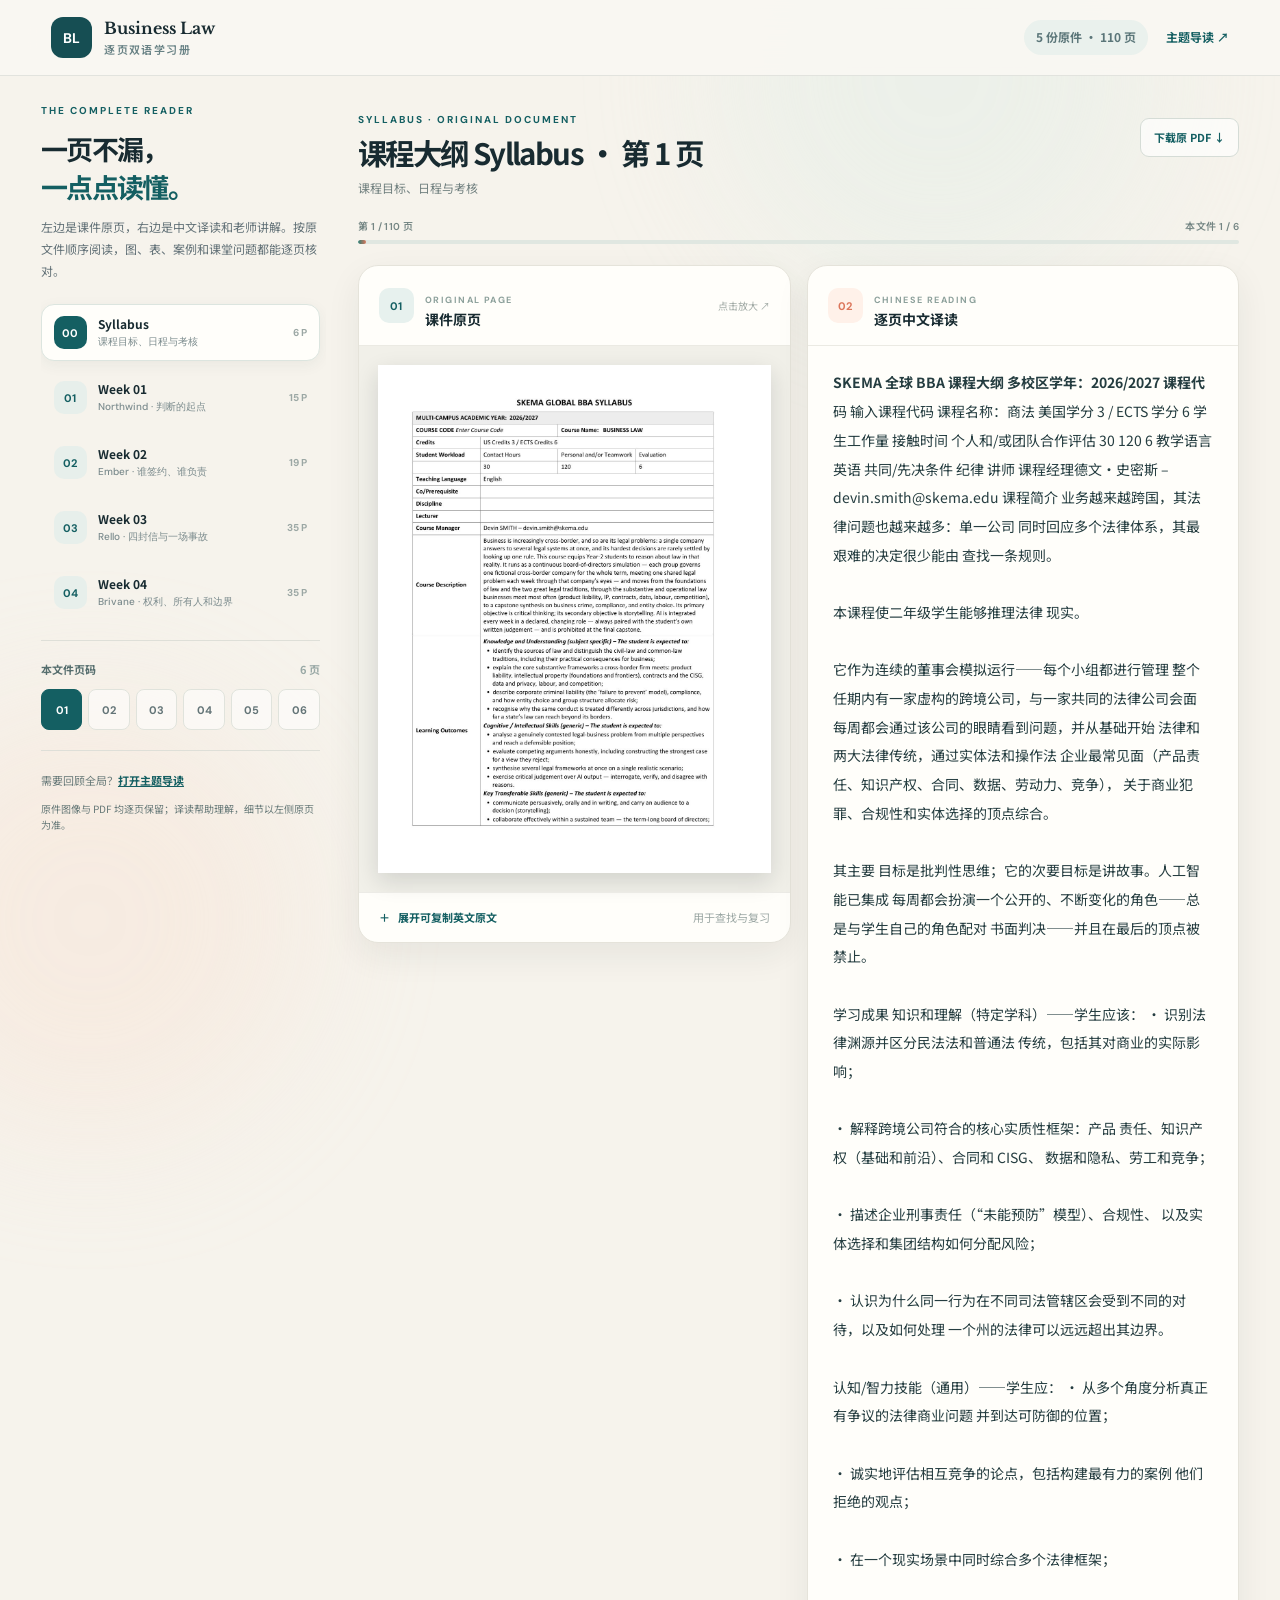
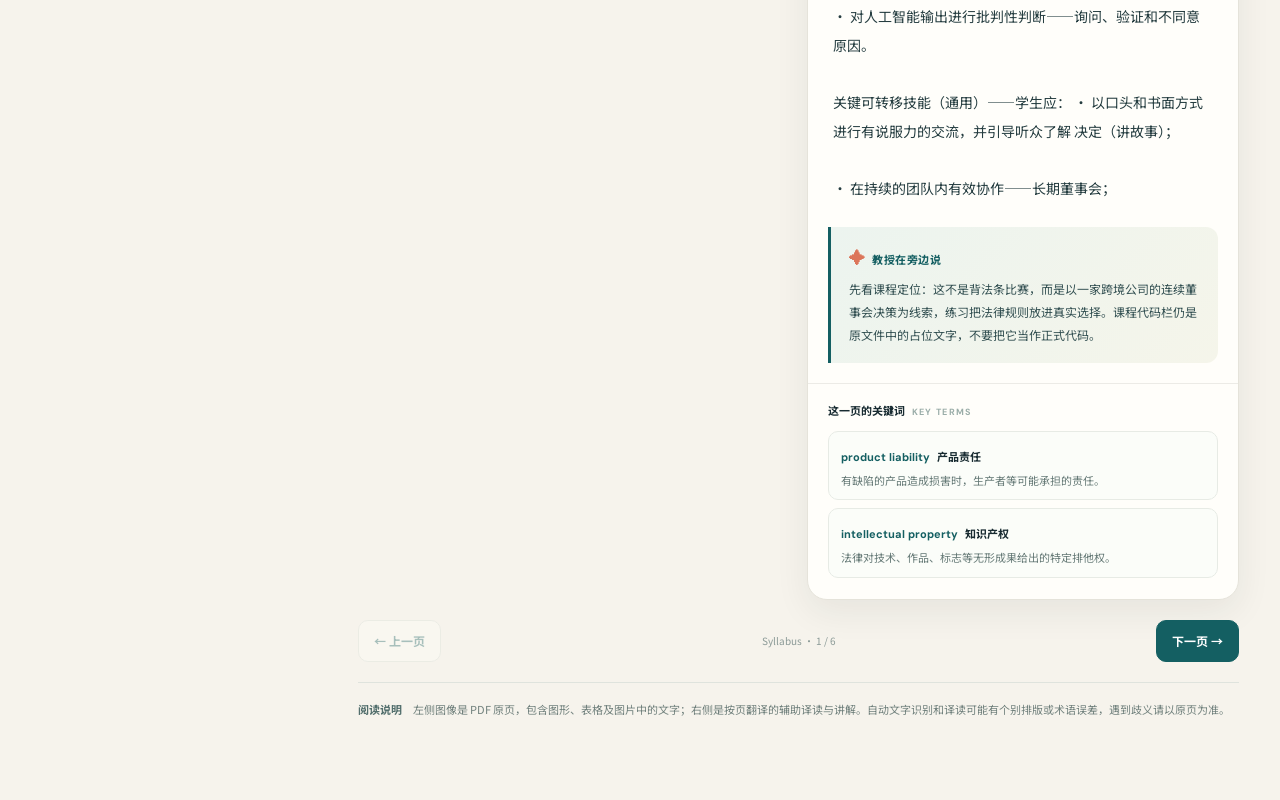
==== commit d19d605a: "Add complete page-by-page bilingual course reader" ====
--- a/index.html
+++ b/index.html
@@ -3,276 +3,69 @@
 <head>
   <meta charset="utf-8">
   <meta name="viewport" content="width=device-width,initial-scale=1">
-  <meta name="theme-color" content="#112332">
-  <meta name="description" content="Business Law 十个主题中英对照案例复习：法律体系、公司、监管、合同、知识产权、AI 与跨境争议。">
-  <title>Business Law · 十个主题案例复习</title>
-  <link rel="icon" type="image/svg+xml" href="data:image/svg+xml,%3Csvg xmlns='http://www.w3.org/2000/svg' viewBox='0 0 64 64'%3E%3Crect width='64' height='64' rx='15' fill='%23112332'/%3E%3Cpath d='M14 21h36M32 16v31M22 47h20M20 24l-8 15h16l-8-15zm24 0-8 15h16l-8-15z' fill='none' stroke='%23ffcf4d' stroke-width='3' stroke-linejoin='round'/%3E%3C/svg%3E">
-  <link rel="stylesheet" href="./style.css?v=2">
-  <script defer src="./app.js?v=2"></script>
+  <meta name="theme-color" content="#f6f3ec">
+  <meta name="description" content="Business Law 逐页双语学习册：110页原始课件、逐页中文译读、教授讲解与法律词汇。">
+  <title>Business Law · 逐页双语学习册</title>
+  <link rel="preconnect" href="https://fonts.googleapis.com">
+  <link rel="preconnect" href="https://fonts.gstatic.com" crossorigin>
+  <link href="https://fonts.googleapis.com/css2?family=DM+Sans:wght@400;500;600;700&family=Libre+Baskerville:wght@400;700&family=Noto+Sans+SC:wght@400;500;600;700&display=swap" rel="stylesheet">
+  <link rel="icon" href="favicon.svg" type="image/svg+xml">
+  <link rel="stylesheet" href="reader.css">
+  <script src="reader.js" defer></script>
 </head>
 <body>
-  <div class="progress" aria-hidden="true"><span></span></div>
-  <div class="shell">
-    <aside class="sidebar" aria-label="章节导航">
-      <a class="brand" href="#top"><span class="mark" aria-hidden="true">§</span><span><strong>Business Law</strong><small>十个主题案例复习</small></span></a>
-      <div><div class="side-label">阅读目录</div><nav class="side-nav"><a href="#chapter1"><span class="num">01</span> Northwind 的河</a><a href="#chapter2"><span class="num">02</span> 两种法律地图</a><a href="#chapter3"><span class="num">03</span> Ember 的签名</a><a href="#chapter4"><span class="num">04</span> Rello 的五封信</a><a href="#chapter5"><span class="num">05</span> 合同出生时刻</a><a href="#chapter6"><span class="num">06</span> Verity 的迟交</a><a href="#chapter7"><span class="num">07</span> Brivane 的传感器</a><a href="#chapter8"><span class="num">08</span> Aldgate 的 AI 图案</a><a href="#chapter9"><span class="num">09</span> Hallowell 的判决</a><a href="#chapter10"><span class="num">10</span> 最后一场董事会</a></nav></div>
-      <div class="side-bottom"><strong>这门课的一条主线</strong>谁做了什么？哪条规则管？证据在哪里？最后谁承担决定的代价？</div>
+  <a class="skip" href="#study">跳到本页内容</a>
+  <div class="ambient ambient-one"></div><div class="ambient ambient-two"></div>
+  <header class="topbar">
+    <a class="brand" href="./"><span class="brand-mark">BL</span><span>Business Law <small>逐页双语学习册</small></span></a>
+    <div class="top-actions">
+      <span class="total-badge">5 份原件 · 110 页</span>
+      <a class="overview-link" href="overview.html">主题导读 <span aria-hidden="true">↗</span></a>
+    </div>
+  </header>
+  <main class="shell">
+    <aside class="sidebar" aria-label="文件与页码">
+      <div class="sidebar-top">
+        <div class="eyebrow">THE COMPLETE READER</div>
+        <h1>一页不漏，<br><em>一点点读懂。</em></h1>
+        <p>左边是课件原页，右边是中文译读和老师讲解。按原文件顺序阅读，图、表、案例和课堂问题都能逐页核对。</p>
+      </div>
+      <div class="doc-list" id="docList" role="navigation" aria-label="选择文件"></div>
+      <div class="sidebar-divider"></div>
+      <div class="page-heading"><span>本文件页码</span><span id="pageCount"></span></div>
+      <div class="page-grid" id="pageGrid" aria-label="选择页码"></div>
+      <div class="sidebar-foot">
+        <p>需要回顾全局？<a href="overview.html">打开主题导读</a></p>
+        <p class="small">原件图像与 PDF 均逐页保留；译读帮助理解，细节以左侧原页为准。</p>
+      </div>
     </aside>
-    <nav class="mobile-nav" aria-label="移动主题导航"><a href="#chapter1">01 · Northwind 的河</a><a href="#chapter2">02 · 两种法律地图</a><a href="#chapter3">03 · Ember 的签名</a><a href="#chapter4">04 · Rello 的五封信</a><a href="#chapter5">05 · 合同出生时刻</a><a href="#chapter6">06 · Verity 的迟交</a><a href="#chapter7">07 · Brivane 的传感器</a><a href="#chapter8">08 · Aldgate 的 AI 图案</a><a href="#chapter9">09 · Hallowell 的判决</a><a href="#chapter10">10 · 最后一场董事会</a></nav>
-    <main class="content" id="top">
-      <header class="opening"><div class="kicker">SKEMA GLOBAL BBA · BUSINESS LAW · COURSE ATLAS</div>
-        <h1>十个主题，把 Business Law 真正讲明白</h1>
-        <div class="hero-grid"><div><p>从 Northwind 的河到跨境追债与最后的合资谈判：每个主题都有故事、英文关键句、中文讲解、判断图和一道自测题。</p><div class="study-promise"><span>📖 故事先行</span><span>⚖️ 先判后学</span><span>🌍 关键英词</span></div><a class="start-link" href="#chapter1">打开第一份案卷 <span aria-hidden="true">↗</span></a></div><img class="hero-art" src="./assets/hero-law-map.svg" alt="十份案例围绕法律天平、证据和跨境路线展开的插画" width="480" height="360"></div>
-        <div class="study-bar"><div><b>今日复习进度</b><span id="case-count" aria-live="polite">先读一案，再试着作判决</span></div><div class="study-meter" aria-hidden="true"><span id="case-meter"></span></div><span class="study-bar-note">每章先用 30 秒判断，再往下看教授如何拆题。</span></div>
-        <div class="reading-map" aria-label="学习主题速览"><a href="#chapter1"><b>01</b><span>Northwind 的河</span><small>合法与正当</small></a><a href="#chapter2"><b>02</b><span>两种法律地图</span><small>大陆法与普通法</small></a><a href="#chapter3"><b>03</b><span>Ember 的签名</span><small>公司主体与责任</small></a><a href="#chapter4"><b>04</b><span>Rello 的五封信</span><small>监管与产品责任</small></a><a href="#chapter5"><b>05</b><span>合同出生时刻</span><small>要约与条款</small></a><a href="#chapter6"><b>06</b><span>Verity 的迟交</span><small>违约与救济</small></a><a href="#chapter7"><b>07</b><span>Brivane 的传感器</span><small>知识产权基础</small></a><a href="#chapter8"><b>08</b><span>Aldgate 的 AI 图案</span><small>AI 与知识产权</small></a><a href="#chapter9"><b>09</b><span>Hallowell 的判决</span><small>跨境争议</small></a><a href="#chapter10"><b>10</b><span>最后一场董事会</span><small>综合谈判</small></a></div></header>
-      <details class="course-notice"><summary>课程版本有差异 · 点开看说明</summary><p>你最初提供的 syllabus 与 K2 网页在周次、成绩权重和部分主题顺序上并不完全一致；K2 的 Chapter 5 文字讲合同成立，但其 Week 5 课堂 PDF 讲 AI 知识产权。这里按“主题”编排，并在各节写明来源。考试范围、评分和 AI 使用规则，请以教师当次公告及指定版本为准。</p></details>
-
-      <section class="lesson" id="chapter1" aria-labelledby="w1-title">
-        <div class="chapter-label"><span>01</span><em>Week one · Legal or right?</em></div>
-        <h2 id="w1-title">Northwind 的河：许可证能替董事会做决定吗？</h2>
-        <p class="lead">当地允许排放，母国却因危害禁止同样的做法。下游居民承受影响，一位年轻经理把问题写进了董事会的收件箱。</p>
-        <div class="story">
-          <div class="quote"><span class="en">“Is it legal — or is it right?”</span><span class="zh">“它合法吗——还是它做得对？”</span></div>
-          <p>如果题目已经告诉你“当地合法”，你却写半页论证“它一定违法”，就像看见菜单注明不放辣，仍端上一盘辣子鸡：很努力，但答非所问。</p>
-          <p><span class="highlight">合法与正当，是两道不同的题。</span>合法问当地许可和适用法律允许什么；正当问即使允许，公司是否仍应让别人承受风险。</p>
-          <figure class="logic"><figcaption>第一周的三道检查口</figcaption><div class="logic-row"><div class="logic-step"><b>规则从哪来？</b><span>法律、监管标准，还是排放许可证？</span></div><div class="logic-arrow">›</div><div class="logic-step"><b>谁的规则适用？</b><span>东道国许可与母国禁令各管到哪里？</span></div><div class="logic-arrow">›</div><div class="logic-step"><b>遵守就够了吗？</b><span>下游社区承担的损害由谁考虑？</span></div></div></figure>
-          <h3>“法律来源”没那么玄：请把文件拿出来</h3>
-          <p>课件说的 <strong>sources of law</strong>，就是追问规则从哪里获得效力。可能是立法机关通过的法，监管者制定的标准，法院判决，或发给这家工厂的许可。Northwind 说“我们有许可证”，律师就继续问：<strong>谁发的？允许排放多少？是否覆盖今天的实际操作？</strong></p>
-          <p>课件还提醒：同一行为在两国有不同结论，并不意味着公司可以像挑菜单一样选最便宜的一条。先查每条规则约束的主体和地点，再谈冲突。</p>
-          <div class="scene"><b>教授的反问</b><br>“母国禁止，所以境外工厂一定违法”，错在哪里？<br>你还没有证明母国禁令能管到这家工厂。<br><br>“当地允许，所以我们无需再开会”，又错在哪里？<br>当地许可没有替下游居民决定他们愿意承受多少风险。</div>
-          <h3>把六个人请进董事会</h3>
-          <p>管理层担心成本和岗位；年轻经理担心职业前途与良心；下游社区承担影响却没参加决定；母国监管者知道本国为何禁止；伦理学者需要给出理由；记者决定怎样呈现事实。<strong>每个人有立场，不代表每个人已有答案。</strong></p>
-          <p>高质量论证会替自己不喜欢的一方说出<strong>最强理由</strong>。例如管理层可以问：公司是否应把母国标准强加给另一国？社区则会问：利润由公司拿走，排放成本为何留给我们？</p>
-          <h3>最后，请作一个能执行的决定</h3>
-          <p>课件的总方法是：看清真正要决定什么，找出法律回答到哪里，诚实比较两种视角，然后<strong>附条件作决定</strong>。条件不是“我们会重视”，而是日期、预算、负责的公司机关和独立核查。</p>
-          <div class="quote"><span class="en">“Name what’s really being decided → find the line → weigh both lenses → decide with conditions.”</span><span class="zh">“明确真正的决定 → 找出规则边界 → 权衡两种视角 → 附条件行动。”</span></div>
-          <p>一种可辩护的方案是：母公司批准预算，子公司董事会采用更严格的排放标准；分阶段完成并定期公开独立监测。你也可以提出另一方案，但要说明它的风险、触发改变的条件，以及谁负责。</p>
-          <details class="question"><summary>先想一想：许可证在这里解决了什么，没解决什么？</summary><div class="answer"><p>它帮助回答工厂在当地依法可以怎样排放；它没有自动解决母国法律的适用范围，也没有替董事会完成对社区影响的伦理判断。</p></div></details>
-          <div class="endcap"><b>记住这一句</b><p>许可证是法律底线，不一定是经营判断的天花板。</p></div>
-        <p class="source-note">依据：<a href="https://k2.skema.edu/course/view.php?id=328168&amp;sectionid=2585570" target="_blank" rel="noopener">K2 Chapter 1</a>、用户提供的 Week 1 课堂课件。</p>
-          </div>
-      </section>
-
-<section class="lesson" id="chapter2" aria-labelledby="c2-title">
-        <div class="chapter-label"><span>02</span><em>K2 Chapter 2 · Legal traditions</em></div>
-        <h2 id="c2-title">两种法律地图：法典派与判例派怎样找答案？</h2>
-        <p class="lead">同一家企业跨境谈判，法国律师先翻法典，英国律师先找先例。两人都在找法律，只是打开了不同的“导航软件”。</p>
-        <div class="story">
-          <div class="quote"><span class="en">“Where does legal reasoning begin?”</span><span class="zh">“法律推理从哪里开始？”</span></div>
-          <p><strong>Civil law（大陆法系）</strong>通常先从成文法和法典出发，把个案放进一套体系；<strong>common law（普通法系）</strong>高度重视法院先前作出的判决，再比较新案与旧案的关键事实。两者都有立法和司法解释，绝不是“一个有法律、一个只有法官”。</p>
-          <div class="comparison"><div class="compare-card"><span class="tag">Civil law</span><h4>先找规则，再放进事实</h4><p>像查菜谱：先确认法典哪一条管这个交易，再解释它如何适用于双方行为。多次一致的判决可以很有说服力。</p></div><div class="compare-card"><span class="tag">Common law</span><h4>先找相似案件，再比较差异</h4><p>像查往届判卷：上级法院判决的关键理由可能约束下级法院；事实不同，就说明为何可以区分。</p></div></div>
-          <h3>判例中的三张小纸条</h3>
-          <p><strong>Stare decisis（遵循先例）</strong>：相应法院层级通常要遵循有约束力的旧案。<strong>Ratio decidendi（判决必要理由）</strong>是决定结果所必需的规则；<strong>obiter dicta（附带意见）</strong>是法官说得有价值、但非决定结果必需的话。考试写“法官说过，所以必定有约束力”，很可能把附带意见当成了必要理由。</p>
-          <p><strong>Distinguish（区分判例）</strong>并非假装旧案不存在，而是抓住会改变结果的关键事实。例如旧案是面对面签字，本案只有一封含附件链接的邮件；是否实际收到并同意条款，就可能使两案分开。</p>
-          <h3>放进企业谈判：对方反悔，能追什么？</h3>
-          <p>普通法通常更谨慎地认定谈判阶段已有合同义务；大陆法系更可能强调谈判诚信或缔约前责任。具体答案仍取决于国家和事实。你先问：<strong>适用哪国法？双方何时作了明确承诺？对方是否合理信赖并支出成本？</strong></p>
-          <figure class="logic"><figcaption>跨法系答题路线</figcaption><div class="logic-row"><div class="logic-step"><b>定国家</b><span>先写法域与交易主体</span></div><div class="logic-arrow">›</div><div class="logic-step"><b>找法源</b><span>法典、判例、监管文本</span></div><div class="logic-arrow">›</div><div class="logic-step"><b>比事实</b><span>承诺、信赖、损失</span></div><div class="logic-arrow">›</div><div class="logic-step"><b>说限度</b><span>不同国家规则未必一样</span></div></div></figure>
-          <details class="question"><summary>自测：普通法国家就没有成文法吗？</summary><div class="answer"><p>有。普通法与大陆法的区别是典型的推理起点与判例作用，不能把它们画成彼此隔绝的两个星球。</p></div></details>
-          <div class="endcap"><b>记住这一句</b><p>同一个商业问题，先问“在哪个法域”，再问“该法域怎样找规则”。</p></div>
-          <p class="source-note">依据：<a href="https://k2.skema.edu/course/view.php?id=328168&amp;sectionid=2585577" target="_blank" rel="noopener">K2 Chapter 2</a> 的法系与公司法说明；公司主体部分另见下文 Ember 案例。</p>
+    <section class="workspace" id="study">
+      <div class="study-header">
+        <div>
+          <div class="eyebrow" id="sectionEyebrow">LOADING THE READER</div>
+          <h2 id="pageTitle">正在打开学习册…</h2>
+          <p id="pageSummary" class="page-summary">正在整理原页与中文译读。</p>
         </div>
-      </section>
-
-<section class="lesson" id="chapter3" aria-labelledby="w2-title">
-        <div class="chapter-label"><span>03</span><em>K2 Chapter 3 · Business entities</em></div>
-        <h2 id="w2-title">Ember 的签名：公司还没出生，谁先欠了钱？</h2>
-        <p class="lead">三位朋友决定创业，Lena 抢先签下好价格。等供货商来要钱，他们才发现：合同签署时，公司根本还没有注册。</p>
-        <div class="story">
-          <div class="timeline" aria-label="Ember 事件时间线"><div class="event"><b>十月 · 约定创业</b><p>三人给项目取名 Ember，口头约定平均参与。</p></div><div class="event"><b>十一月 · 签旧订单</b><p>公司未注册；Lena 署名 “for Ember”，签下价值 40,000 的订单。</p></div><div class="event"><b>十二月 · 正式注册</b><p>Ember 成为法律主体；三人采用标准章程，另在群聊设 10,000 的批准限制。</p></div><div class="event"><b>二月 · 签大额续约</b><p>Lena 以董事身份独自签约，此时公司已存在。</p></div><div class="event"><b>三月 · 供应商追债</b><p>账户仅剩 1,200；两份订单由谁承担，必须分开分析。</p></div></div>
-          <div class="quote"><span class="en">“Registration is constitutive. Before it, ‘the company’ is a hope with a logo.”</span><span class="zh">“注册使公司成立。在此之前，‘公司’只是一个有标志的创业希望。”</span></div>
-          <p>十月的群聊和名字无法替代注册。十一月，一个尚不存在的 Ember 不能像已存在的人那样授权 Lena。因此先查 <strong>Lena 本人的签约责任</strong>。十二月公司成立以后，能不能承接旧订单，要看适用国家的规则、手续和有权机关。</p>
-          <p>公司后来收货并支付一半，是重要事实；但别把这件事写成“注册能自动穿越时空，追认十一月的一切”。</p>
-          <h3>第二份合同，问题换了</h3>
-          <p>二月签续约时，Ember 已成立。三人在群聊说好“超过 10,000 须全体批准”，Lena 却独自签了。供货商并未看到群聊。</p>
-          <p>课件要你把一件争吵分成两条轨道：</p>
-          <div class="comparison"><div class="compare-card"><span class="tag">对外 · 供应商</span><h4>公司要履约吗？</h4><p>查 Lena 是否有代表权，以及供货商能否依登记和她的身份合理信赖签名。</p></div><div class="compare-card"><span class="tag">对内 · 创办人</span><h4>Lena 违规了吗？</h4><p>查群聊约定是否约束她、正式章程写了什么，以及违反后须向谁负责。</p></div></div>
-          <p><strong>公司可能对供应商受约束，同时 Lena 对内违反限制。</strong>公司章程、私人股东协议、法律默认规则是不同的文件，不能因三人“说好了”便认为外界都受其约束。</p>
-          <div class="quote"><span class="en">“The rule is only as strong as the document it lives in.”</span><span class="zh">“一条规则能产生多大效力，取决于它写在哪份文件里。”</span></div>
-          <h3>公司账户空了，不代表股东的钱包自动打开</h3>
-          <p>Marco 和 Priya 各出资 5,000。公司独立人格和<strong>有限责任</strong>通常使股东的风险停在出资处。但有限责任不是隐身斗篷：Lena 的成立前签名、她可能的内部责任、任何人主动签下的个人保证，各自是另一条责任路。</p>
-          <table class="matrix"><caption>把债放到正确的位置</caption><thead><tr><th>事项</th><th>先查谁、查什么</th></tr></thead><tbody><tr><td>十一月旧订单</td><td>Lena 在公司成立前签署；再查 Ember 后来是否有效承接。</td></tr><tr><td>二月续约</td><td>Lena 是否有对外代表权；公司是否因此受合同约束。</td></tr><tr><td>内部 10,000 限制</td><td>Lena 是否违反三人的约定，以及内部救济。</td></tr><tr><td>个人保证</td><td>谁后来主动签字，是否承诺用个人财产偿还。</td></tr></tbody></table>
-          <p><strong>揭开公司面纱</strong>通常是欺诈、规避义务等较狭窄情形的特殊问题。“公司现在没钱”本身不等于“法院应让所有股东个人还钱”。</p>
-          <h3>供货商的折扣，为什么未必划算？</h3>
-          <p>供货商提出免除 Lena 旧债责任、续约降价三分之一；作为交换，Ember 要独家采购两年，三位创办人要为全部欠款作个人保证。</p>
-          <div class="scene"><b>换成生活语言</b><br>“今天主菜打折。但未来两年你只能在我家吃饭，而且你全家都要为账单担保。”<br><br>先别只算今天省了多少钱。独家限制和个人保证才可能是更贵的部分。</div>
-          <p>课件示范的还价包括：缩短独家期限，采购量联系实际销售，拒绝三人全面无限额保证；若必须给保证，也可以考虑只由 Lena 对旧债余额提供有上限、付款后结束的保证。同时正式解决旧订单承接，把大额签约规则写进恰当文件。</p>
-          <details class="question"><summary>先想一想：公司对外欠钱，Lena 对内违规，矛盾吗？</summary><div class="answer"><p>不矛盾。外部交易效力与内部批准规则要分开分析；不同文件可能对不同人产生不同效果。</p></div></details>
-          <div class="endcap"><b>记住这一句</b><p>先问公司那时存在吗；再问谁有权签；最后把外债、内责和个人保证分别放好。</p></div>
-          <div class="supplement"><span class="supplement-label">Week 2 预习课件补充</span><h3>不是所有生意都有“公司盾牌”</h3><p><strong>Partnership（合伙）</strong>通常依人与人之间的关系和经营行为成立，责任结构也不同于已注册公司的有限责任。判断前先确认采用了什么法律形式，别看到三人一起做生意就自动叫它有限公司。</p><p><strong>Ultra vires（越权行为）</strong>原指公司做了章程目标以外的事。很多现代制度已缩小它对外否定交易的作用，但内部权限、特定受监管活动及董事责任仍要分别核对。公司“有能力做”与某位经理“有权代表公司做”，也不是同一题。</p><p class="source-note">来源：<a href="https://k2.skema.edu/mod/resource/view.php?id=1375037" target="_blank" rel="noopener">Week 2 预习课件</a>。</p></div>
-        <p class="source-note">依据：<a href="https://k2.skema.edu/course/view.php?id=328168&amp;sectionid=2585585" target="_blank" rel="noopener">K2 Chapter 3</a>、用户提供的 Week 2 公司法课堂课件。K2 第 3 章文字与第 2 章有重复，此处以 Ember 课堂案例帮助辨认独立人格、注册与代理权限。</p>
-          </div>
-      </section>
-
-<section class="lesson" id="chapter4" aria-labelledby="w3-title">
-        <div class="chapter-label"><span>04</span><em>K2 Chapter 4 · Regulators and liability</em></div>
-        <h2 id="w3-title">Rello 的五封信：监管机关不合写一张试卷</h2>
-        <p class="lead">配送平台刚开始高速增长，劳动、竞争、消防和数据机关便接连来信。星期四，电池又在骑手家起火。</p>
-        <div class="story">
-          <p>创办人说：“客户喜欢我们，配送也快，怎么这么多人找我？”</p><p>教授会回答：<span class="highlight">客户满意很好，但骑手、附近居民和被持续追踪定位的人，问的是不同问题。</span></p>
-          <table class="matrix"><caption>四封监管信与一个私人请求</caption><thead><tr><th>来信者</th><th>真正的问题</th></tr></thead><tbody><tr><td>劳动监察</td><td>骑手真能自主接单吗？拒绝两单后为什么被降分？</td></tr><tr><td>竞争机关</td><td>低于成本的价格是否排挤当地杂货店？</td></tr><tr><td>消防机关</td><td>充电架是否符合仓储许可？答复期限只有十四天。</td></tr><tr><td>数据监管</td><td>定位为何保存一年，还被拿来作骑手绩效排名？</td></tr><tr><td>受害人律师</td><td>Rello 品牌电池起火，缺陷是否造成骑手与邻居烧伤？</td></tr></tbody></table>
-          <div class="quote"><span class="en">“A company does not answer to ‘the law’. It answers to specific authorities.”</span><span class="zh">“公司面对的不是一个笼统的‘法律’，而是拥有不同权力的具体机关。”</span></div>
-          <figure class="logic"><figcaption>本周四步法</figcaption><div class="logic-row"><div class="logic-step"><b>谁来信？</b><span>机关和它的权力</span></div><div class="logic-arrow">›</div><div class="logic-step"><b>凭什么？</b><span>法律、许可或公司承诺</span></div><div class="logic-arrow">›</div><div class="logic-step"><b>违反了吗？</b><span>逐字比对事实</span></div><div class="logic-arrow">›</div><div class="logic-step"><b>怎么处理？</b><span>行动、期限、长期条款</span></div></div></figure>
-          <h3>最容易反过来咬公司的，是公司自己的话</h3>
-          <p>Rello 的骑手协议说可 <strong>“at their sole discretion”</strong>（完全自行决定）拒单；截图却显示拒绝两单后评分下降。隐私告知说定位数据用于 <strong>“to route your deliveries”</strong>（规划配送路线）；内部仪表盘却叫“依据定位数据的绩效排名”。</p>
-          <p>公司写“完全自由”，读者不会猜想背后还有降分机制。公司写“为了配送”，骑手不会自动理解为“顺便给我做绩效排行”。</p>
-          <p>课件把载明义务的法律、许可、合同或隐私说明称作 <strong>instrument</strong>。你只需记住法庭里那句朴素的话：<strong>“把你依据的文件拿出来，指出具体哪几个字。”</strong></p>
-          <h3>两个 strict：一个量尺子，一个看伤人</h3>
-          <p>消防许可要求充电架按批准图纸安装。检查发现间距比图纸近 <strong>19 厘米</strong>。无人受伤、安装商有执照，都不能代替“是不是按图安装”这一比对。把工程外包，不会自动把许可义务也外包。</p>
-          <p>星期四，Rello 品牌电池在骑手家充电时起火，骑手与楼上邻居烧伤。这是另一类问题：应查产品缺陷、损害、因果关系，以及有关国家法律将哪些经营者列为责任主体。</p>
-          <div class="comparison"><div class="compare-card"><span class="tag">Strict condition</span><h4>严格许可条件</h4><p>主管机关问：架子<strong>符合批准图纸吗</strong>？不一定要先发生火灾。</p></div><div class="compare-card"><span class="tag">Strict product liability</span><h4>严格产品责任</h4><p>受伤者问：电池<strong>有缺陷并造成烧伤吗</strong>？不以先证明制造者粗心为分析中心。</p></div></div>
-          <p>别只说“电池坏了”。要找具体是哪一种缺陷：<strong>这一块造坏</strong>是制造问题；<strong>整型号设计不安全</strong>是设计问题；<strong>未充分提醒家庭充电风险</strong>是警示问题。证据和处理范围会随之改变。</p>
-          <h3>和解里的小字，可能比标题活得久</h3>
-          <p>消防机关提出免罚，但要整改、签“不符合”的确认，以后每年外部审查。劳动方面提出不打骑手身份官司，但要求公开评分、人工复核、保证最低派单，且覆盖全国骑手。</p>
-          <div class="quote"><span class="en">“Every deal has a term that lasts longer than the dispute.”</span><span class="zh">“每份和解都有可能留下一项比争议持续更久的条款。”</span></div>
-          <p>签字前问：它<strong>结束哪一件事</strong>？它<strong>新造出什么长期成本</strong>？今天写的承认，明天会不会被电池受害人的律师拿走？</p>
-          <p>好决定不是“全签”或“全拒”。你可以接受整改，要求更准确的文字；支持评分透明，同时认真审查最低派单和全国适用的后果。把负责人、日期、范围、复核写进去。</p>
-          <details class="question"><summary>先想一想：Rello 从没发生仓库火灾，充电架就一定符合许可吗？</summary><div class="answer"><p>不一定。许可要求按获批布局安装，检查发现 19 厘米偏差。是否发生事故与是否符合这一条件是不同问题；没有事故可能影响处罚考量。</p></div></details>
-          <div class="endcap"><b>记住这一句</b><p>每封信都要分别找机关、文书、期限与事实；和解还要寻找争议结束后留下的“尾巴”。</p></div>
-        <div class="supplement"><span class="supplement-label">K2 总结页的另一组知识</span><h3>公司内部的风险：信息、账本和举报</h3><p>第 4 章总结页另讲 <strong>inside information（内幕信息）</strong>：足够具体、尚未公开且可能影响证券价格的信息。合法拿到它，不等于可以交易或提示别人交易；把公开碎片拼成结论的 <strong>mosaic analysis（拼图分析）</strong>，则须与泄露内部消息区分。</p><p>它也讲 <strong>failure to prevent（未能预防）</strong> 型企业责任：公司不能只说“总部不知道”，还要展示真实运作的第三方审查、培训、审批和记录。把不当付款记成“咨询费”，虚假账目本身就可能是独立问题。</p><p>发现问题后的处理是第二次决定：保护证据、评估自报、回应举报并防止报复。合规手册放在共享盘里吃灰，不能替代实际执行。</p><p class="source-note">来源：<a href="https://k2.skema.edu/course/view.php?id=328168&amp;sectionid=2585596" target="_blank" rel="noopener">K2 Chapter 4 Summary</a>。该总结与同章总览主题不完全一致，按独立专题复习。</p></div><p class="source-note">依据：<a href="https://k2.skema.edu/course/view.php?id=328168&amp;sectionid=2585592" target="_blank" rel="noopener">K2 Chapter 4</a>、用户提供的 Week 3 Rello 课堂课件。K2 该章总结页另收录内幕信息、贿赂、举报与合规，可见下方专题补充。</p>
-          </div>
-      </section>
-
-<section class="lesson" id="chapter5" aria-labelledby="c5-title">
-        <div class="chapter-label"><span>05</span><em>K2 Chapter 5 · Contract formation</em></div>
-        <h2 id="c5-title">合同究竟哪一秒出生？别等发票来了才找出生证明</h2>
-        <p class="lead">你发报价，我发采购单，货已送到，双方合同却还没签。法律要找的是“哪一个行为使双方受约束”，不是谁的文件夹更厚。</p>
-        <div class="story">
-          <div class="quote"><span class="en">“Is there a deal? Whose terms? Certain enough?”</span><span class="zh">“交易成立了吗？谁的条款进来了？内容够确定吗？”</span></div>
-          <h3>第一关：要约与承诺有无对上</h3>
-          <p><strong>Offer（要约）</strong>是内容足够明确、表示对方一接受就愿受约束的提议；<strong>acceptance（承诺）</strong>须对应要约。报价写“每件 €8，周五交付”，回信改成“€7，周一交付”，往往是<strong>counter-offer（反要约）</strong>，不是干脆的“我接受”。</p>
-          <p>签名不是唯一入口。收货、开工、付款等<strong>conduct（行为）</strong>也可能显示接受；沉默通常需要特别语境才有法律意义。先画时间线：报价何时到达、对方何时回复、货何时发出、条款何时送达。法院很喜欢日期，记忆模糊不算时间机器。</p>
-          <div class="timeline"><div class="event"><b>周一 · 卖方报价</b><p>列出数量、价格、交期，附卖方标准条款。</p></div><div class="event"><b>周二 · 买方采购单</b><p>接受价格，却附上另一套责任限制及争议条款。</p></div><div class="event"><b>周三 · 卖方发货</b><p>实际履行可能表明交易已成立；接下来仍要决定谁的条款被纳入。</p></div></div>
-          <h3>第二关：小字何时进了合同？</h3>
-          <p><strong>Incorporation of terms（条款纳入）</strong>可以通过签署、明确引用、行为或稳定的往来习惯发生。合同成立之后才出现在发票背面的苛刻免责文字，可能太晚。若双方各发一套标准条款，就是<strong>battle of forms（格式条款之战）</strong>；结论依适用法律、发送顺序和履行行为而变。</p>
-          <h3>第三关：空白处能补，还是根本没约成？</h3>
-          <p><strong>Certainty（确定性）</strong>问关键内容是否足够清楚。有些缺口能由双方过往做法、约定的计算机制或法律默认规则填上；若只写“价格以后再议”，又没有确定方法，就可能是无法执行的<strong>agreement to agree（将来再谈的约定）</strong>。</p>
-          <p>普通法里的<strong>consideration（对价）</strong>是承诺交换的法律价值；大陆法系可用<strong>cause / lawful basis（原因或合法基础）</strong>等框架分析，不应把一国的要件硬套到所有国家。跨境交易尤其要把“适用法”写在答案第一行。</p>
-          <figure class="logic"><figcaption>合同成立四步</figcaption><div class="logic-row"><div class="logic-step"><b>有交易吗</b><span>要约、承诺、行为与时间</span></div><div class="logic-arrow">›</div><div class="logic-step"><b>谁的条款</b><span>签名、引用、通知与往来</span></div><div class="logic-arrow">›</div><div class="logic-step"><b>够确定吗</b><span>关键空缺能否填补</span></div><div class="logic-arrow">›</div><div class="logic-step"><b>补手续</b><span>确认、修订、保留权利</span></div></div></figure>
-          <details class="question"><summary>自测：一方从未签字，但收货并付款，能直接说合同不存在吗？</summary><div class="answer"><p>不能。行为可能构成承诺；还须判断它承诺的是哪一组条款，以及合同在哪一刻成立。</p></div></details>
-          <div class="endcap"><b>记住这一句</b><p>先确定合同何时成立，再决定哪些小字赶上了这班车。</p></div>
-          <p class="source-note">依据：<a href="https://k2.skema.edu/course/view.php?id=328168&amp;sectionid=2585599" target="_blank" rel="noopener">K2 Chapter 5 的合同成立文字内容</a>。该章所附 Week 5 课堂 PDF 实际讲 AI 与知识产权，已并入第 8 主题。</p>
-        </div>
-      </section>
-
-<section class="lesson" id="chapter6" aria-labelledby="c6-title">
-        <div class="chapter-label"><span>06</span><em>K2 Chapter 6 · Breach &amp; remedies</em></div>
-        <h2 id="c6-title">晚交两天能赔多少钱？先别把 €31,000 的收据当判决书</h2>
-        <p class="lead">Verity Print 答应 3 月 14 日交 8,000 份会议手册，却在活动开幕后一天才送到。客户紧急重印、损失赞助，还要终止全年合同。</p>
-        <div class="story">
-          <p>这案子表面是“迟到了”，实际要拆成三题：<strong>违反了什么级别的条款、能否解除、哪些损失能赔。</strong>合同另一条又说交期只是估计、“时间不是核心条件”；两个句子互相打架，律师的咖啡钱就这样产生了。</p>
-          <div class="comparison"><div class="compare-card"><span class="tag">Condition / 条件</span><h4>关系根基被打断</h4><p>违反可能允许终止并索赔；但法院会看约定和交易背景，标签并非永远决定结果。</p></div><div class="compare-card"><span class="tag">Warranty / 次要条款</span><h4>合同继续，损失另算</h4><p>一般以损害赔偿处理。<strong>Innominate term（中间条款）</strong>要在事后看违反后果是否剥夺了合同的主要利益。</p></div></div>
-          <p>如果客户不具备解除权却擅自终止，自己可能构成<strong>repudiatory breach（根本性拒绝履行）</strong>；反过来，明知严重违约仍继续收货，可能构成<strong>affirmation（确认合同继续）</strong>，失去当次解除机会。对违约的反应本身也要依法。</p>
-          <h3>赔偿不是把所有坏消息装进购物车</h3>
-          <figure class="logic"><figcaption>可赔金额的过滤漏斗</figcaption><div class="logic-row"><div class="logic-step"><b>真实损失</b><span>重印费是否实际发生</span></div><div class="logic-arrow">›</div><div class="logic-step"><b>可预见性</b><span>赞助损失曾告知对方吗</span></div><div class="logic-arrow">›</div><div class="logic-step"><b>减损</b><span>是否合理地减少损失</span></div><div class="logic-arrow">›</div><div class="logic-step"><b>合同限额</b><span>约定金额或有效责任上限</span></div></div></figure>
-          <p><strong>Expectation loss（履行利益）</strong>试图把受害方放回“合同正常履行时”的财务位置；<strong>reliance loss（信赖利益）</strong>看因信任交易而支出的成本。<strong>Remoteness（损失过远）</strong>排除订约时无法合理预见的特殊损失；<strong>mitigation（减损）</strong>要求采取合理补救，而不是看着损失扩大。</p>
-          <p><strong>Liquidated damages（约定损害赔偿）</strong>预先给出计算办法，但金额若显著不成比例，可能被视为<strong>penalty（惩罚性违约金）</strong>。<strong>Limitation clause（责任限制条款）</strong>还要过“是否纳入、如何解释、是否受法律控制”三关，不能只因写在合同里就当作无敌护盾。</p>
-          <h3>机器坏了，也不自动得到免责卡</h3>
-          <p><strong>Frustration（合同落空）</strong>针对极端、使履行变得不可能或根本不同的事件；<strong>force majeure（不可抗力条款）</strong>看合同究竟列了什么事件及后果；<strong>hardship（情势艰难）</strong>讨论仍可履行但代价异常沉重，民法与普通法处理空间不同。机器故障是否被覆盖，必须回到事实和条款。</p>
-          <div class="quote"><span class="en">“A working clause needs a trigger, a consequence and a limit.”</span><span class="zh">“有效条款要写清触发条件、发生后果与责任上限。”</span></div>
-          <details class="question"><summary>自测：客户说“你晚交，所以整年合同自动作废”，缺了哪一步？</summary><div class="answer"><p>须先判断交期承诺的法律性质、迟交后果是否足够严重、合同有无明示解除条款；不能把所有违约都直接等同于解除权。</p></div></details>
-          <div class="endcap"><b>记住这一句</b><p>违约先分级，赔偿再过筛，最后把有争议的句子重写。</p></div>
-          <p class="source-note">依据：<a href="https://k2.skema.edu/course/view.php?id=328168&amp;sectionid=2585606" target="_blank" rel="noopener">K2 Chapter 6</a>、<a href="https://k2.skema.edu/mod/resource/view.php?id=1375067" target="_blank" rel="noopener">Week 6 预习课件</a>。</p>
-        </div>
-      </section>
-
-<section class="lesson" id="chapter7" aria-labelledby="w4-title">
-        <div class="chapter-label"><span>07</span><em>K2 Chapter 7 · Intellectual property</em></div>
-        <h2 id="w4-title">Brivane 的传感器：努力四年，也得把权利拿到手</h2>
-        <p class="lead">公司研发了图纸、数据和校准配方，却没申请专利，文件还放在全员可打开的共享盘。工程师离职四个月后推出近似产品。</p>
-        <div class="story">
-          <p>Brivane 的律师说：“四年的研发工资是我们付的！”工程师 Aiko 的律师说：“本事长在她脑子里；公司没申请专利，也没锁好秘密。”</p>
-          <p>两句话都有可能说中了某一部分事实。法庭不会按谁更委屈判；它会依次打开四道门。</p>
-          <figure class="logic"><figcaption>知识产权案件的四道门</figcaption><div class="logic-row"><div class="logic-step"><b>有什么权？</b><span>权利类型与成立条件</span></div><div class="logic-arrow">›</div><div class="logic-step"><b>谁拥有？</b><span>雇员、公司还是外包者</span></div><div class="logic-arrow">›</div><div class="logic-step"><b>管到哪里？</b><span>地域、范围、诉权和救济</span></div><div class="logic-arrow">›</div><div class="logic-step"><b>怎样补？</b><span>把薄弱合同重写</span></div></div></figure>
-          <h3>第一道门：别拿商标保护电池配方</h3>
-          <p>五类权利像五件工具，各有工作。<strong>专利</strong>保护符合条件的技术发明，真正的边界看 <em>claims</em>（权利要求）；<strong>商标</strong>让买家认出是谁家的；<strong>版权</strong>保护图纸或代码的具体表达，不垄断抽象想法；<strong>外观设计权</strong>保护产品看起来怎样；<strong>商业秘密</strong>保护因保密而有价值、并被认真防护的信息。</p>
-          <table class="matrix"><caption>把 Brivane 的六项资产放进工具箱</caption><thead><tr><th>资产</th><th>先考虑什么？</th><th>立即追问</th></tr></thead><tbody><tr><td>设计图纸</td><td>版权</td><td>Sonaris 复制了图纸的表达，还是独立重新画？</td></tr><tr><td>测试数据</td><td>商业秘密等</td><td>共享盘访问是否真正受控？</td></tr><tr><td>校准配方</td><td>商业秘密或申请前考虑专利</td><td>它是否已被披露，谁能取得？</td></tr><tr><td>技术方法</td><td>专利</td><td>申请了吗？展会展示了哪些技术细节？</td></tr><tr><td>“Brivane”名称</td><td>商标</td><td>在哪些商品类别及销售地受保护？</td></tr><tr><td>外壳形状</td><td>外观设计权</td><td>是否新颖、何时公开、是否及时申请？</td></tr></tbody></table>
-          <p>专利与秘密像两种保管菜谱的方法：<strong>专利公开菜谱</strong>，换来期限内、特定地域和范围的排他权；<strong>秘密锁好菜谱</strong>，可能维持更久，却挡不住别人独立试出同样味道。Brivane 的尴尬是两边都没做好。</p>
-          <h3>第二道门：付发票，买到的是使用还是所有？</h3>
-          <p>课件里，Fenwick 付给外部开发者 £40,000 做 App，合同只写“为 Fenwick 开发”。后来开发者把近似 App 卖给竞争对手。Fenwick 很不高兴，但<strong>付款与收到作品本身，未必等于取得完整知识产权所有权</strong>。</p>
-          <div class="quote"><span class="en">“A licence gives permission to use a work; an assignment transfers ownership of the work.”</span><span class="zh">“许可是让别人使用；转让才是移交所有权。”</span></div>
-          <p><strong>Licence（许可）</strong>像创作者仍握着钥匙，让客户在约定范围内使用。<strong>Assignment（转让）</strong>才是把相关权利所有权交出去，且通常需要恰当的书面文字和签署。</p>
-          <p>看英文动词：<strong>“full rights to use”</strong> 的核心仍是“使用”；<strong>“shall assign”</strong> 可能只是承诺将来转让；<strong>“hereby assigns”</strong> 才表达此刻转让的意图。最终仍要看适用法律和文件是否有效。</p>
-          <p>Aiko 的一般技能与经验可以随人离开；Brivane 的具体图纸、数据和记录不能因此自动成为她的个人行李。雇员职务成果、自由职业者创作、德国职务发明等的权属路径也不同，不能统一回答“谁付钱就归谁”。</p>
-          <h3>第三道门：德国有权利，不代表全球通行</h3>
-          <p>课件用 Odessa Kaffee 提醒你：在德国经营多年，不自动在中国拥有同一名称的商标。发现别人先在中国登记后，公司要比较争取、购买和改名的律师费、时间、胜算，以及错过销售季的损失。法律选择从来不是脱离商业成本的选择。</p>
-          <p>权利本身也有边界：竞争对手可以用不落入专利权利要求的方案实现类似功能；版权通常不能禁止真正的独立创作。即使有权，还要问<strong>谁有资格起诉</strong>。一位普通许可使用人，不自动就是有权请求版权禁令的所有人。</p>
-          <h3>第四道门：给未来的自己省一场官司</h3>
-          <p>四种合同安排值得提前写明：<strong>转让条款</strong>写清哪些成果何时转移；<strong>保密条款</strong>定义秘密、访问和离职后义务；<strong>许可条款</strong>写用途、地域、期限、独占与否；<strong>背景知识产权清单</strong>列明合作前双方各自已有的工具和资料。</p>
-          <div class="scene"><b>把模糊合同翻成生活话</b><br>“开发者原有工具仍归开发者”，却不列工具清单，就像合租退房时只写“大家拿回自己的东西”。到客厅那张沙发面前，争议才真正开始。</div>
-          <details class="question"><summary>先想一想：Brivane 付了四年工资，为何仍不能直接说“传感器的一切都归我”？</summary><div class="answer"><p>要逐项查什么权利已经成立、谁是初始权利人、是否完成必要转让或职务发明程序、权利在哪些地方生效，以及 Aiko 究竟复制了受保护内容还是依一般技能独立研发。</p></div></details>
-          <div class="endcap"><b>记住这一句</b><p>劳动创造资产；取得、转移和执行法律权利，还要过条件、文件、范围与国境四关。</p></div>
-        <p class="source-note">依据：<a href="https://k2.skema.edu/course/view.php?id=328168&amp;sectionid=2585613" target="_blank" rel="noopener">K2 Chapter 7</a>、<a href="https://k2.skema.edu/mod/resource/view.php?id=1375074" target="_blank" rel="noopener">Week 7 预习课件</a>、用户提供的 Week 4 知识产权课堂课件。</p>
-          </div>
-      </section>
-
-<section class="lesson" id="chapter8" aria-labelledby="c8-title">
-        <div class="chapter-label"><span>08</span><em>Week 5 lecture · K2 Chapter 8 · AI &amp; IP</em></div>
-        <h2 id="c8-title">AI 画了图，版权“自动长在老板头上”吗？</h2>
-        <p class="lead">Aldgate 的设计师用生成工具做出十二款图案：有的只靠一句提示词，有的反复筛选并手工改画。百货商店要求它保证“十二款都归 Aldgate 所有”。</p>
-        <div class="story">
-          <p>签保证前，先问这项权利<strong>存在吗</strong>。再问训练资料是否合法，最后问权利是否还在、在销售地能否执行。公司拥有软件、拥有旧画册，均不自动推出“拥有软件输出的一切”。</p>
-          <figure class="logic"><figcaption>AI 知识产权的三道门</figcaption><div class="logic-row"><div class="logic-step"><b>找人</b><span>谁作了可识别的创作选择或发明构思</span></div><div class="logic-arrow">›</div><div class="logic-step"><b>追输入</b><span>训练材料从哪来，准许怎样用</span></div><div class="logic-arrow">›</div><div class="logic-step"><b>看存续</b><span>秘密是否泄露，目标国是否保护</span></div></div></figure>
-          <h3>一条提示词与九天改画，不是同一份证据</h3>
-          <p>课件把<strong>human authorship（人类作者性）</strong>放在核心：纯机器输出在许多法域难以取得普通版权；人类对挑选、编排、修改的具体贡献可能受保护。美国、英国、中国及欧盟的制度并不完全一致，且相关规则和案件正在变化。要存下提示词版本、被舍弃草稿、手绘图层和修改时间线；“我们很辛苦”不如能展示到底<strong>改了什么</strong>。</p>
-          <p>专利的关键词是<strong>conception（发明构思）</strong>：要找形成完整技术想法的自然人及其同期记录。机器可辅助研究，但不能靠给机器印名片来解决发明人问题。</p>
-          <h3>训练数据：网上看得到，不等于可随便拿去喂模型</h3>
-          <p><strong>Provenance（来源链）</strong>问每份训练材料来自谁、按什么许可取得、在哪儿复制使用。分析要分两步：<strong>lawful access（合法获取）</strong>与<strong>exception / defence（法定例外或抗辩）</strong>。网页公开可见，并不自动等于准许商业训练。各地对文本与数据挖掘、合理使用及权利保留的规则不同；课件也明确把若干争点列为未决。</p>
-          <div class="scene"><b>教授提醒</b><br>设计师把保密的校准配方贴进公用聊天工具，只为让它“帮我润色一下”。如果服务不承担保密义务，商业秘密的关键条件可能就被这一次上传破坏。泄密有时没有反派，只有一位特别想快点下班的员工。</div>
-          <h3>合同要对“不存在的权利”也有办法</h3>
-          <p><strong>Assignment（权利转让）</strong>只能转移实际存在且由转让方持有的权利。强一些的安排会限定权利不成立时的风险，要求披露工具及训练来源、保存人类贡献证据、规定可使用范围和目标国家，并决定无法独占时如何调整价格或保证。不要对商店承诺“所有图案绝对有效且全球独占”，除非每一项都能证明。</p>
-          <table class="matrix"><caption>给 Aldgate 的逐图案核查表</caption><thead><tr><th>图案</th><th>先找证据</th><th>商业决定</th></tr></thead><tbody><tr><td>一句提示词产出</td><td>有无可识别的人类创作</td><td>避免绝对所有权保证</td></tr><tr><td>反复筛选并手绘</td><td>草稿、图层、修改记录</td><td>限定保证覆盖的具体部分</td></tr><tr><td>依旧画册训练</td><td>扫描与训练的授权链</td><td>补许可、披露不确定性</td></tr><tr><td>上海出现近似品</td><td>当地权利、复制行为、救济</td><td>比较起诉、许可或调整市场方案</td></tr></tbody></table>
-          <details class="question"><summary>自测：合同写“供应商转让所有 AI 输出的版权”，是否就确保买家有版权？</summary><div class="answer"><p>不确保。先有可转让的权利，转让才有对象；还要核实供应商是否持有它、地域范围和人类贡献证据。</p></div></details>
-          <div class="endcap"><b>记住这一句</b><p>先证明权利会出生，再谈由谁继承；对不确定性要写合同，不要靠口号。</p></div>
-          <p class="source-note">依据：<a href="https://k2.skema.edu/mod/resource/view.php?id=1395342" target="_blank" rel="noopener">Week 5 课堂 PDF</a>、<a href="https://k2.skema.edu/course/view.php?id=328168&amp;sectionid=2585620" target="_blank" rel="noopener">K2 Chapter 8</a>、<a href="https://k2.skema.edu/mod/resource/view.php?id=1375081" target="_blank" rel="noopener">Week 8 预习课件</a>。快速变化的法条与案件请以考试时教师指定版本为准。</p>
-        </div>
-      </section>
-
-<section class="lesson" id="chapter9" aria-labelledby="c9-title">
-        <div class="chapter-label"><span>09</span><em>K2 Chapter 9 · Cross-border disputes</em></div>
-        <h2 id="c9-title">赢了官司，钱却在另一国：判决不是自动提款卡</h2>
-        <p class="lead">Hallowell 的报价写“英国法院专属管辖”，Vantre 的采购单却写仲裁，双方交易了 71 次也没解决冲突。后来 Hallowell 在英国胜诉，却发现存货和应收款在苏州子公司。</p>
-        <div class="story">
-          <div class="quote"><span class="en">“Name the forum. Find the law. Follow the asset.”</span><span class="zh">“找裁判地、找适用法、追资产。”</span></div>
-          <p>跨境纠纷至少有三道独立问题：<strong>谁审</strong>、<strong>用哪国法</strong>、<strong>赢后去哪执行</strong>。一纸英国判决原则上约束被告本身，不会因母子公司名字相近就自动拿走苏州子公司的财产。先查真正债务人是谁、财产属于谁，再规划执行路线。</p>
-          <h3>“专属”两个字，可能改变判决的旅行路线</h3>
-          <p><strong>Exclusive jurisdiction（专属管辖）</strong>原则上只选一个法院；<strong>non-exclusive（非专属）</strong>保留在其他地方起诉的灵活性；<strong>asymmetric clause（非对称条款）</strong>给予双方不同的选择范围。灵活性与跨境承认便利并非总能兼得。课件提醒，某些国际公约对“专属”的要求相当严格；具体国家是否参加、何时生效必须核实。</p>
-          <p>两套采购格式互相冲突，还会让<strong>battle of forms（格式条款之战）</strong>在争议解决处重演：双方以为已选好法庭，实际可能谁也没选成。长期合作合同应明确主合同优先于每次订单背面的标准条款。</p>
-          <h3>仲裁里有三种“法”，别只写一个</h3>
-          <table class="matrix"><caption>写仲裁条款前要分清</caption><thead><tr><th>问题</th><th>它管什么</th><th>想象成</th></tr></thead><tbody><tr><td>主合同适用法</td><td>买卖、违约和损害赔偿</td><td>比赛规则</td></tr><tr><td>仲裁协议适用法</td><td>仲裁约定是否有效、覆盖哪些争议</td><td>能否请这位裁判</td></tr><tr><td>仲裁地法（seat）</td><td>程序监督、撤销裁决的法院</td><td>裁判的法律“户籍”</td></tr></tbody></table>
-          <p><strong>Separability（可分性）</strong>使仲裁协议在法律分析上与主合同相对独立；<strong>competence-competence（自裁管辖权）</strong>允许仲裁庭先判断自身是否有权审案。<strong>Seat（仲裁地）</strong>是法律意义上的地点，不等于开庭会议室地址。</p>
-          <p>仲裁裁决通常有《纽约公约》的跨境执行框架；法院判决、调解协议各有不同且较窄的路径。选择之前先画资产地图，再看有关国家是否参加适用公约、是否有拒绝承认的理由、能否实际执行。赢得漂亮却收不回钱，在财务报表上仍是一场难看的胜利。</p>
-          <figure class="logic"><figcaption>倒着起草争议条款</figcaption><div class="logic-row"><div class="logic-step"><b>钱在哪里</b><span>财产所属实体与国家</span></div><div class="logic-arrow">‹</div><div class="logic-step"><b>结果能到吗</b><span>承认与执行路线</span></div><div class="logic-arrow">‹</div><div class="logic-step"><b>谁来裁判</b><span>法院或仲裁、地点与规则</span></div></div></figure>
-          <details class="question"><summary>自测：合同写“适用英国法”，是否已选了英国法院？</summary><div class="answer"><p>没有。适用法决定用什么规则，管辖条款决定谁审理；仲裁还可能涉及仲裁协议适用法与仲裁地法。</p></div></details>
-          <div class="endcap"><b>记住这一句</b><p>争议条款的价值，最终要看它能否把胜诉结果变成可执行的财产。</p></div>
-          <p class="source-note">依据：<a href="https://k2.skema.edu/course/view.php?id=328168&amp;sectionid=2585627" target="_blank" rel="noopener">K2 Chapter 9</a>、<a href="https://k2.skema.edu/mod/resource/view.php?id=1375089" target="_blank" rel="noopener">Week 9 预习课件</a>。</p>
-        </div>
-      </section>
-
-<section class="lesson" id="chapter10" aria-labelledby="c10-title">
-        <div class="chapter-label"><span>10</span><em>K2 Chapter 10 · Capstone</em></div>
-        <h2 id="c10-title">最后一场董事会：签得下、证得出、拿得到</h2>
-        <p class="lead">两个公司想成立合资业务。桌上有技术、许可证、估值、分红和一堆“我们应该没问题”的保证；你们要在限定时间里写出可辩护的 term sheet。</p>
-        <div class="story">
-          <p><strong>Term sheet（交易条款清单）</strong>是把商业与法律核心条件写成双方可核对的文本。整体交易可以注明暂不具约束力，但保密、排他谈判或费用条款可能立即生效；不写清哪些部分有效，会把难题留给以后争论。</p>
-          <div class="quote"><span class="en">“Do not represent what you cannot evidence.”</span><span class="zh">“拿不出证据的事，别写成保证。”</span></div>
-          <table class="matrix"><caption>一张交易清单，串起前九个主题</caption><thead><tr><th>五个栏目</th><th>必须回答</th><th>最容易踩的坑</th></tr></thead><tbody><tr><td>1 主体与权限</td><td>哪家法人签？签字人有权吗？</td><td>拿品牌名当合同主体</td></tr><tr><td>2 合规陈述</td><td>许可证、监管调查、未来义务怎样说明？</td><td>用“据我们所知”掩盖不调查</td></tr><tr><td>3 交易机制</td><td>份额、里程碑、治理、僵局与救济</td><td>只写数字，不写计算及核验</td></tr><tr><td>4 IP 与保证</td><td>具体贡献何物？转让还是许可？能保证什么？</td><td>把不确定的权利说成全球独占</td></tr><tr><td>5 争议解决</td><td>谁审、适用法、仲裁地、执行资产</td><td>选了好看的法院，却收不到款</td></tr></tbody></table>
-          <h3>“我保证拥有专利”与“我保证专利有效”差很多</h3>
-          <p><strong>Representation（陈述）</strong>是关于事实的说明；<strong>warranty（保证）</strong>是愿意为某事实不实承担合同后果的承诺。只证明自己是登记权利人，通常不足以支持“专利在所有国家都有效”的保证。保证可按知悉范围、重要性、时间与责任上限作精确限定，但不能靠故意不查来制造“不知情”。</p>
-          <p>IP 贡献要写具体：哪项专利、哪套数据、哪份配方；是<strong>assignment（转让）</strong>还是<strong>licence（许可）</strong>；许可用途、地区、期限、独占性、再许可及合资终止后怎样处理。对方给出的估值越高，要求其证明权属与作出保证的压力就越大。</p>
-          <h3>董事会决议记录“为什么”，不只记录“同意”</h3>
-          <p><strong>Board resolution（董事会决议）</strong>应写：决定了什么、支持理由、至少一个反对理由、拒绝了什么、愿意为哪些陈述负责。若交易风险超出底线，<strong>有理由地不签</strong>也可以是成熟决定；但“谈不拢”不是完整分析，须说明什么条件改变时你会重谈。</p>
-          <div class="scene"><b>三分钟模拟口头答辩</b><br>教授问：“为什么给对方 60%？”你答：“因为技术更值钱。”教授继续：“技术归谁？在哪些国家有效？证据呢？”如果第二问就卡住，60% 只是一个特别自信的猜数。</div>
-          <details class="question"><summary>自测：交易清单写“整个文件不具约束力”，保密条款还会自动有效吗？</summary><div class="answer"><p>不能靠猜。若要保密立即有效，应清楚写明它是例外，并明确适用范围、期限与违反后果。</p></div></details>
-          <div class="endcap"><b>记住这一句</b><p>每个重要条款都要能说出：事实依据、法律后果、反对意见和谁承担风险。</p></div>
-          <p class="source-note">依据：<a href="https://k2.skema.edu/course/view.php?id=328168&amp;sectionid=2585634" target="_blank" rel="noopener">K2 Chapter 10</a>、<a href="https://k2.skema.edu/mod/resource/view.php?id=1375096" target="_blank" rel="noopener">Week 10 预习课件</a>。课件写明当堂综合任务禁止使用 AI；请以授课教师当次说明为准。</p>
-        </div>
-      </section>
-
-      <section class="syllabus-map" aria-labelledby="syllabus-title"><div class="chapter-label"><span>＋</span><em>Syllabus crosscheck · 考试蓝图</em></div><h2 id="syllabus-title">别让两套目录把你的复习带偏</h2><p>在线 syllabus 的十次课安排，与 K2 章节文字和部分课堂 PDF 对不上。下面这些是 <strong>syllabus 明列、但没有在上述章节逐一展开成独立 K2 主题</strong> 的考点。复习时把它们当检查表，回到教师指定的课件补充细节。</p><div class="topic-grid"><div><b>产品责任 · Product liability</b><span>先分制造、设计与警示缺陷；再问谁受伤、缺陷是否造成伤害，以及适用的是过错还是严格责任。见 Rello 案。</span></div><div><b>国际货物买卖 · CISG</b><span>先问这笔跨境货物销售受哪套法律管、CISG 是否适用或被排除；再分析合同、违约与救济。只写“国际交易所以用国际法”不够。</span></div><div><b>隐私与数据 · Data &amp; privacy</b><span>识别数据类型、处理目的、告知与同意、跨境传输及能管到公司的监管者；同一份定位数据改作绩效评分会改变法律分析。</span></div><div><b>劳动与平台工作 · Labour</b><span>合同标题叫“独立承包人”不决定身份；重点看控制程度、工作现实及分类错误带来的工资、保护与责任后果。</span></div><div><b>竞争法 · Competition</b><span>分清卡特尔、支配地位滥用与并购审查；跨境案件还问行为在哪个市场产生效果、哪些机关可介入。</span></div><div><b>企业犯罪与合规 · Business crime</b><span>查个人行为、公司预防体系、账本记录与举报处理；发现问题后的应对会成为另一条证据链。见第 4 主题的专题补充。</span></div></div><div class="notice"><strong>成绩比例仍须向教师确认。</strong>K2 syllabus 前部列出期末 26%、周测 24%、课堂案例 30%、最终展示 15%、参与 5%；同页后部却写周测 28%、案例 45%、项目 27%，最初提供的文件也存在版本差异。网页中的任何一组数字都不宜被当作已确认的最终评分规则。</div><p class="source-note">来源：<a href="https://k2.skema.edu/course/view.php?id=328168" target="_blank" rel="noopener">K2 在线 syllabus</a>、用户提供的 syllabus 与课堂文件。</p></section>
-
-      <section class="closing" aria-labelledby="closing-title"><h2 id="closing-title">合上笔记，做一场十题口头考试</h2><p>每题只用一分钟，先给结论，再讲规则、证据和反对意见。能讲给没上课的朋友听懂，才算真正记住。</p><ol><li>Northwind 当地合法，董事会还要决定什么？</li><li>法典与先例分别怎样进入法律推理？</li><li>Ember 注册前后两份合同谁承担？</li><li>Rello 面对四个机关，怎样找到各自的义务？</li><li>无签字但已发货，合同可能何时成立？</li><li>Verity 迟交，客户能否终止，赔偿如何过筛？</li><li>Brivane 付了研发工资，为什么仍要核实权属？</li><li>Aldgate 怎样证明 AI 图案里的人类贡献？</li><li>Hallowell 在英国胜诉，为何仍可能拿不到钱？</li><li>合资谈判中，董事会愿意保证哪些事？证据是什么？</li></ol></section>
-      <footer class="footer">依据用户提供的 syllabus、Week 1–4 课堂课件及 Safari 中的 SKEMA K2 课程网页、Week 5 课堂 PDF、Week 6–10 可见预习材料整理。内容用于课程复习；具体法域、近期判例、成绩安排与课堂指令请回到原始材料核对。</footer>
-    </main>
-  </div>
+        <a id="downloadPdf" class="download" href="#" download>下载原 PDF <span aria-hidden="true">↓</span></a>
+      </div>
+      <div class="progress-wrap"><div class="progress-label"><span id="globalProgress">第 1 / 110 页</span><span id="documentProgress">本文件 1 / 6</span></div><div class="progress-track"><span id="progressFill"></span></div></div>
+      <div class="content-grid">
+        <article class="original-panel" aria-labelledby="originalTitle">
+          <div class="panel-heading"><span class="panel-icon">01</span><div><span class="kicker">ORIGINAL PAGE</span><h3 id="originalTitle">课件原页</h3></div><span class="panel-hint">点击放大 ↗</span></div>
+          <button id="imageButton" class="page-image-button" type="button" aria-label="放大课件原页"><img id="pageImage" src="" alt="课件原页图像"></button>
+          <details class="english-details"><summary>展开可复制英文原文 <span>用于查找与复习</span></summary><div id="englishText" class="english-text"></div></details>
+        </article>
+        <article class="translation-panel" aria-labelledby="translationTitle">
+          <div class="panel-heading"><span class="panel-icon coral">02</span><div><span class="kicker">CHINESE READING</span><h3 id="translationTitle">逐页中文译读</h3></div></div>
+          <div class="translation-scroll"><div id="chineseText" class="chinese-text"></div></div>
+          <div class="professor-card"><div class="professor-label"><span>✦</span> 教授在旁边说</div><p id="professorNote"></p></div>
+          <div class="term-section" id="termSection"><div class="term-heading">这一页的关键词 <span>KEY TERMS</span></div><div class="term-list" id="termList"></div></div>
+        </article>
+      </div>
+      <div class="nav-bottom"><button class="nav-button" id="prevPage" type="button"><span aria-hidden="true">←</span> 上一页</button><span class="nav-center" id="navCenter">按原文件顺序阅读</span><button class="nav-button next" id="nextPage" type="button">下一页 <span aria-hidden="true">→</span></button></div>
+      <div class="accuracy-note"><strong>阅读说明</strong>　左侧图像是 PDF 原页，包含图形、表格及图片中的文字；右侧是按页翻译的辅助译读与讲解。自动文字识别和译读可能有个别排版或术语误差，遇到歧义请以原页为准。</div>
+    </section>
+  </main>
+  <div class="lightbox" id="lightbox" role="dialog" aria-modal="true" aria-label="原页放大图" hidden><button id="closeLightbox" class="lightbox-close" type="button" aria-label="关闭放大图">×</button><img id="lightboxImage" src="" alt="放大的课件原页"></div>
 </body>
 </html>
--- a/reader.css
+++ b/reader.css
@@ -0,0 +1 @@
+:root{--ink:#182b31;--muted:#637278;--paper:#f6f3ec;--card:#fffefa;--line:#dedfd8;--teal:#145f62;--teal-light:#e7f1ee;--coral:#dc765b;--coral-light:#fff1e9;--shadow:0 12px 35px rgba(23,45,49,.07)}*{box-sizing:border-box}html{scroll-behavior:smooth}body{margin:0;background:var(--paper);color:var(--ink);font-family:"Noto Sans SC","DM Sans",sans-serif;font-size:15px;line-height:1.7}button,a{font:inherit}button{cursor:pointer}a{color:inherit}.skip{position:absolute;left:-999px;top:10px;z-index:100}.skip:focus{left:10px;background:white;padding:10px}.ambient{position:fixed;pointer-events:none;border-radius:50%;filter:blur(70px);opacity:.36;z-index:-1}.ambient-one{width:430px;height:430px;background:#dcece5;top:-140px;right:10%}.ambient-two{width:420px;height:420px;background:#f8dfcf;bottom:-230px;left:-120px}.topbar{height:76px;display:flex;align-items:center;justify-content:space-between;padding:0 clamp(22px,4vw,64px);border-bottom:1px solid rgba(26,52,56,.1);background:rgba(250,248,243,.88);backdrop-filter:blur(18px);position:sticky;top:0;z-index:20}.brand{display:flex;align-items:center;gap:12px;text-decoration:none;font-family:"Libre Baskerville",serif;font-weight:700;font-size:16px;line-height:1.2;white-space:nowrap}.brand small{display:block;font-family:"Noto Sans SC",sans-serif;font-size:11px;letter-spacing:.13em;font-weight:600;color:#678184;margin-top:5px}.brand-mark{width:41px;height:41px;display:grid;place-items:center;border-radius:12px;background:#164e53;color:#fff;font:700 14px "DM Sans",sans-serif;letter-spacing:.03em}.top-actions{display:flex;align-items:center;gap:18px}.total-badge{font-size:12px;color:#5b7679;background:#eaf1ed;padding:7px 12px;border-radius:30px;font-weight:700}.overview-link{text-decoration:none;font-size:12px;font-weight:700;color:var(--teal)}.shell{max-width:1760px;margin:auto;display:grid;grid-template-columns:285px minmax(0,1fr);gap:clamp(20px,2.5vw,42px);padding:28px clamp(20px,3.2vw,54px) 80px}.sidebar{align-self:start;position:sticky;top:104px;max-height:calc(100vh - 126px);overflow-y:auto;scrollbar-width:thin;padding-right:6px}.eyebrow{font:700 10px "DM Sans",sans-serif;letter-spacing:.2em;color:var(--teal);text-transform:uppercase}.sidebar-top h1{font-size:27px;letter-spacing:-.06em;line-height:1.4;margin:13px 0 10px;font-weight:700}.sidebar-top h1 em{color:var(--teal);font-style:normal}.sidebar-top p{font-size:12px;color:var(--muted);line-height:1.85;margin:0 0 22px}.doc-list{display:grid;gap:8px}.doc-button{width:100%;text-align:left;border:1px solid transparent;background:transparent;border-radius:13px;padding:11px 12px;display:flex;align-items:center;gap:11px;color:var(--ink);transition:.2s}.doc-button:hover{background:rgba(255,255,255,.7)}.doc-button.active{background:var(--card);border-color:#dce5df;box-shadow:0 4px 15px rgba(32,72,67,.06)}.doc-index{width:33px;height:33px;border-radius:10px;background:#e7efeb;color:var(--teal);font:700 11px "DM Sans",sans-serif;display:grid;place-items:center;flex:none}.doc-button.active .doc-index{background:var(--teal);color:#fff}.doc-text{display:flex;flex-direction:column;min-width:0}.doc-text strong{font-size:12px;line-height:1.3}.doc-text small{font:500 10px "DM Sans",sans-serif;color:#7b8b8d;margin-top:3px}.doc-count{margin-left:auto;color:#9ba7a4;font:700 10px "DM Sans",sans-serif}.sidebar-divider{height:1px;background:var(--line);margin:19px 0}.page-heading{display:flex;justify-content:space-between;font-size:11px;font-weight:700;color:#566e6e;margin-bottom:10px}.page-heading span:last-child{color:#9aa9a6}.page-grid{display:grid;grid-template-columns:repeat(6,1fr);gap:6px}.page-grid button{aspect-ratio:1;border:1px solid #e0e3dc;background:rgba(255,255,255,.55);border-radius:8px;color:#637477;font:700 11px "DM Sans",sans-serif}.page-grid button:hover{border-color:var(--teal);color:var(--teal)}.page-grid button.active{background:var(--teal);color:#fff;border-color:var(--teal)}.sidebar-foot{border-top:1px solid var(--line);margin-top:20px;padding-top:9px}.sidebar-foot p{font-size:11px;color:#687a79}.sidebar-foot a{font-weight:700;color:var(--teal)}.sidebar-foot .small{font-size:10px;line-height:1.6}.workspace{min-width:0}.study-header{display:flex;justify-content:space-between;align-items:flex-start;gap:18px;margin:9px 0 20px}.study-header h2{font-size:clamp(23px,2.3vw,36px);letter-spacing:-.055em;line-height:1.25;margin:8px 0 7px}.page-summary{font-size:12px;color:#728180;margin:0}.download{white-space:nowrap;border:1px solid #d5dcd6;padding:9px 13px;border-radius:9px;text-decoration:none;background:rgba(255,255,255,.65);font-size:11px;font-weight:700;color:var(--teal);margin-top:5px}.download:hover{background:#fff}.progress-wrap{margin-bottom:21px}.progress-label{display:flex;justify-content:space-between;color:#758684;font:600 10px "DM Sans","Noto Sans SC",sans-serif;letter-spacing:.04em;margin-bottom:7px}.progress-track{height:4px;border-radius:10px;background:#e0e7e1;overflow:hidden}.progress-track span{display:block;height:100%;width:1%;background:linear-gradient(90deg,#287f76,#dc765b);border-radius:10px;transition:width .35s}.content-grid{display:grid;grid-template-columns:minmax(0,1fr) minmax(0,1fr);gap:16px;align-items:start}.original-panel,.translation-panel{background:var(--card);border:1px solid #e5e3da;border-radius:20px;box-shadow:var(--shadow);overflow:hidden;min-width:0}.panel-heading{display:flex;align-items:center;gap:11px;padding:18px 20px;border-bottom:1px solid #ebeae3;min-height:76px}.panel-icon{width:35px;height:35px;display:grid;place-items:center;background:var(--teal-light);color:var(--teal);border-radius:10px;font:700 11px "DM Sans",sans-serif}.panel-icon.coral{background:var(--coral-light);color:var(--coral)}.kicker{font:700 9px "DM Sans",sans-serif;letter-spacing:.16em;color:#8ca09b}.panel-heading h3{font-size:14px;margin:1px 0 0;line-height:1.2}.panel-hint{margin-left:auto;font-size:10px;color:#a1aaa5}.page-image-button{display:block;width:100%;border:0;background:#f1f0e9;padding:19px;line-height:0}.page-image-button img{display:block;width:100%;height:auto;max-height:calc(100vh - 240px);object-fit:contain;box-shadow:0 8px 22px rgba(18,31,33,.14);background:#fff}.page-image-button:hover img{transform:scale(1.008)}.page-image-button img{transition:transform .2s}.english-details{border-top:1px solid #ecebe6}.english-details summary{list-style:none;cursor:pointer;padding:15px 20px;color:var(--teal);font-size:11px;font-weight:700}.english-details summary::-webkit-details-marker{display:none}.english-details summary:before{content:"＋";margin-right:8px}.english-details[open] summary:before{content:"－"}.english-details summary span{float:right;color:#9aa6a3;font-weight:400}.english-text{white-space:pre-wrap;padding:0 20px 20px;color:#4a5758;font:12px/1.7 "DM Sans",sans-serif;max-height:420px;overflow:auto}.translation-scroll{padding:22px 25px 8px}.chinese-text{white-space:pre-wrap;font-size:14px;line-height:2.05;color:#253d40;overflow-wrap:anywhere}.chinese-text::first-line{font-weight:700}.professor-card{margin:16px 20px 20px;padding:17px 18px;background:linear-gradient(135deg,#ecf4ef,#f5f5ea);border-left:3px solid var(--teal);border-radius:0 12px 12px 0}.professor-label{color:var(--teal);font-size:11px;font-weight:700;letter-spacing:.04em}.professor-label span{color:var(--coral);font-size:16px;margin-right:4px}.professor-card p{font-size:12px;line-height:1.9;margin:7px 0 0;color:#345153}.term-section{border-top:1px solid #ecebe6;padding:17px 20px 21px}.term-section[hidden]{display:none}.term-heading{font-size:11px;font-weight:700;margin-bottom:11px}.term-heading span{font:700 9px "DM Sans",sans-serif;color:#9aada8;letter-spacing:.15em;margin-left:4px}.term-list{display:grid;gap:8px}.term-card{padding:10px 12px;border:1px solid #e7ebe5;border-radius:10px;background:#fbfdf9}.term-card strong{font:700 11px "DM Sans",sans-serif;color:var(--teal)}.term-card span{font-size:11px;font-weight:700;margin-left:7px}.term-card p{font-size:11px;color:#667a77;margin:3px 0 0;line-height:1.7}.nav-bottom{display:flex;align-items:center;justify-content:space-between;gap:12px;margin:20px 0}.nav-button{border:1px solid #d8dfd8;background:#fffefa;color:var(--teal);border-radius:10px;padding:10px 15px;font-size:12px;font-weight:700}.nav-button:hover:not(:disabled){border-color:var(--teal);transform:translateY(-1px)}.nav-button:disabled{opacity:.35;cursor:default}.nav-button.next{background:var(--teal);border-color:var(--teal);color:white}.nav-center{font-size:10px;color:#8a9996}.accuracy-note{border-top:1px solid #dfe3dd;padding-top:17px;color:#71817d;font-size:11px;line-height:1.8}.accuracy-note strong{color:#536f6d}.lightbox{position:fixed;inset:0;z-index:40;background:rgba(12,24,26,.9);display:flex;align-items:center;justify-content:center;padding:38px}.lightbox[hidden]{display:none}.lightbox img{max-width:100%;max-height:100%;object-fit:contain;background:white}.lightbox-close{position:absolute;right:20px;top:12px;color:white;background:none;border:0;font-size:38px;line-height:1}body.modal-open{overflow:hidden}@media(max-width:1100px){.shell{grid-template-columns:230px minmax(0,1fr)}.sidebar-top h1{font-size:22px}.content-grid{grid-template-columns:1fr}.page-image-button img{max-height:none}}@media(max-width:720px){.topbar{height:64px;padding:0 16px}.brand{font-size:14px}.brand-mark{width:35px;height:35px}.total-badge{display:none}.overview-link{font-size:11px}.shell{display:block;padding:20px 14px 50px}.sidebar{position:static;max-height:none;padding:0;overflow:visible}.sidebar-top h1{font-size:23px;margin:9px 0}.sidebar-top p{margin-bottom:14px}.doc-list{display:flex;overflow:auto;gap:7px;padding-bottom:7px}.doc-button{flex:0 0 auto;width:auto;padding:8px 10px}.doc-count{display:none}.doc-text strong{font-size:11px}.doc-text small{font-size:9px}.sidebar-divider{margin:12px 0}.page-grid{display:flex;overflow:auto;padding-bottom:8px}.page-grid button{width:35px;min-width:35px;height:35px;aspect-ratio:auto}.sidebar-foot{display:none}.study-header{margin-top:25px}.study-header h2{font-size:24px}.download{padding:7px 8px;font-size:10px}.content-grid{gap:13px}.translation-scroll{padding:19px}.chinese-text{font-size:13px;line-height:1.95}.nav-center{display:none}}@media(prefers-reduced-motion:reduce){html{scroll-behavior:auto}*{transition:none!important;animation:none!important}}
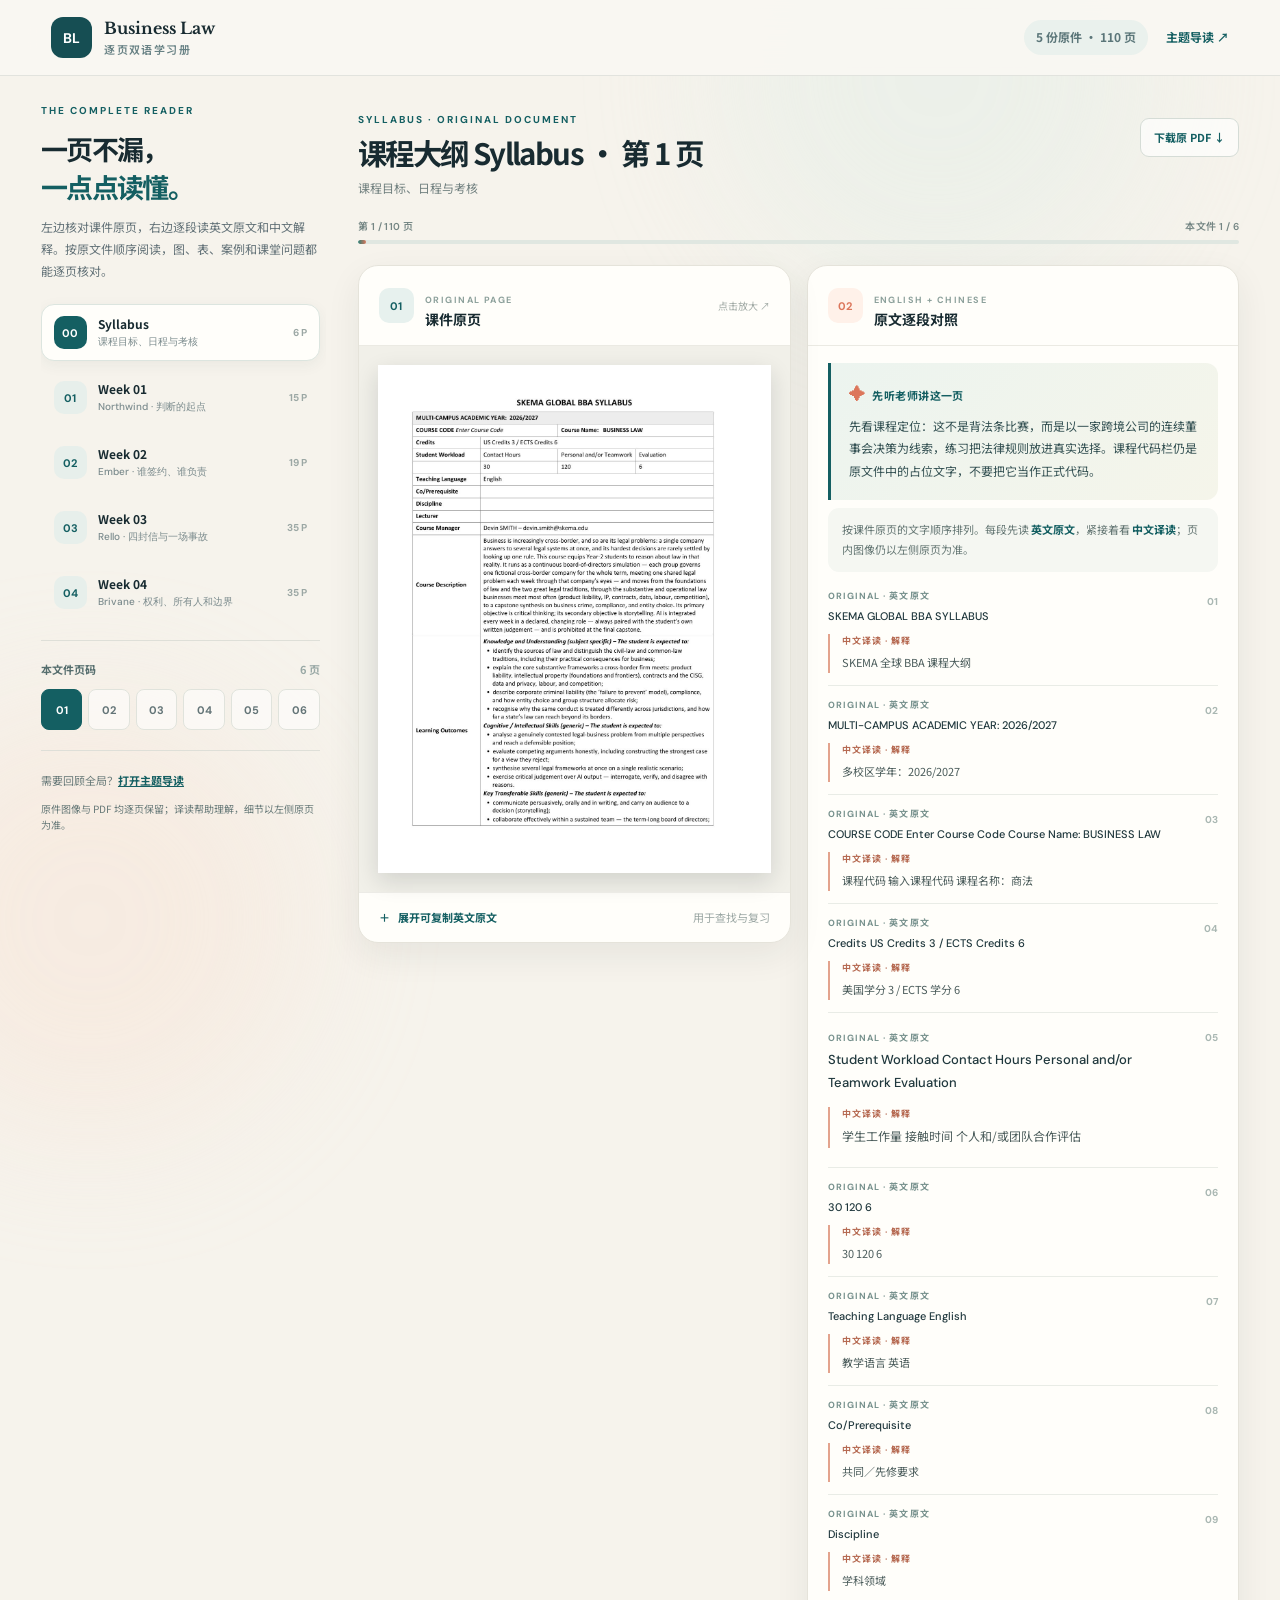
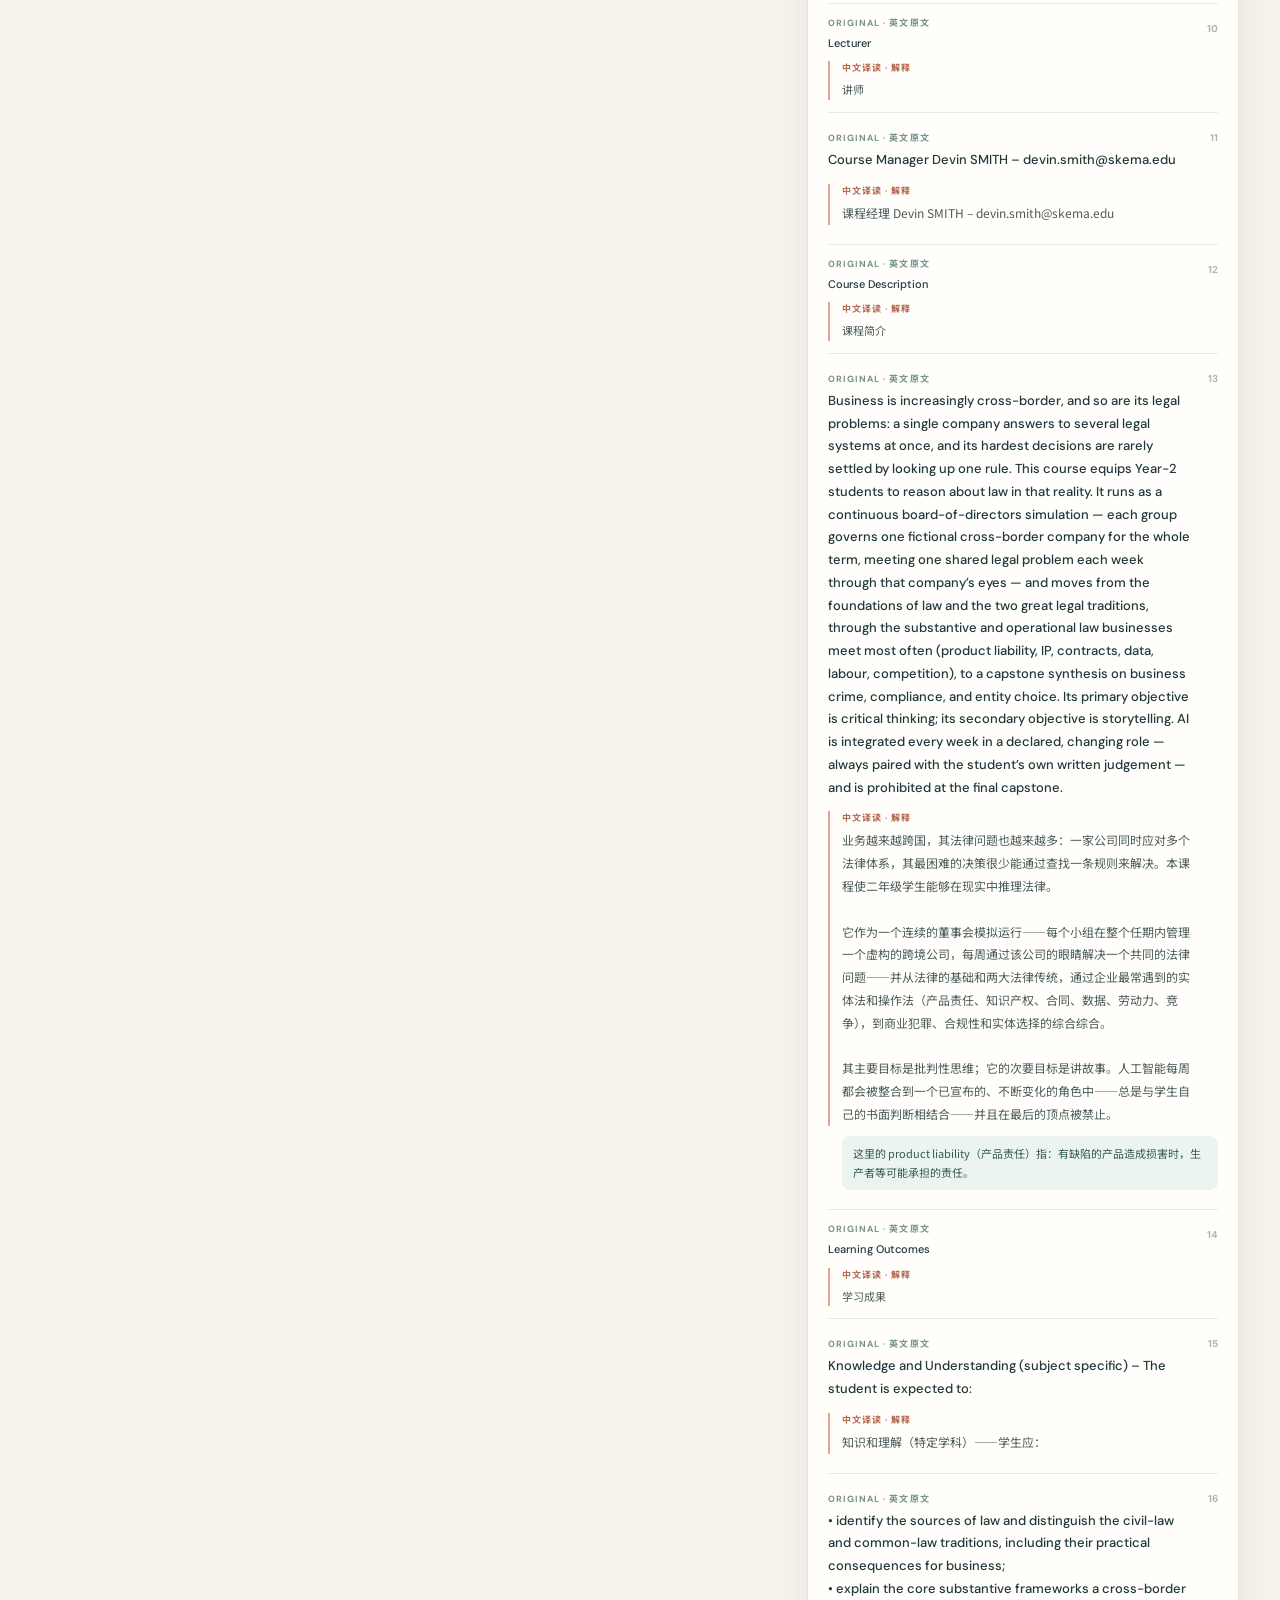
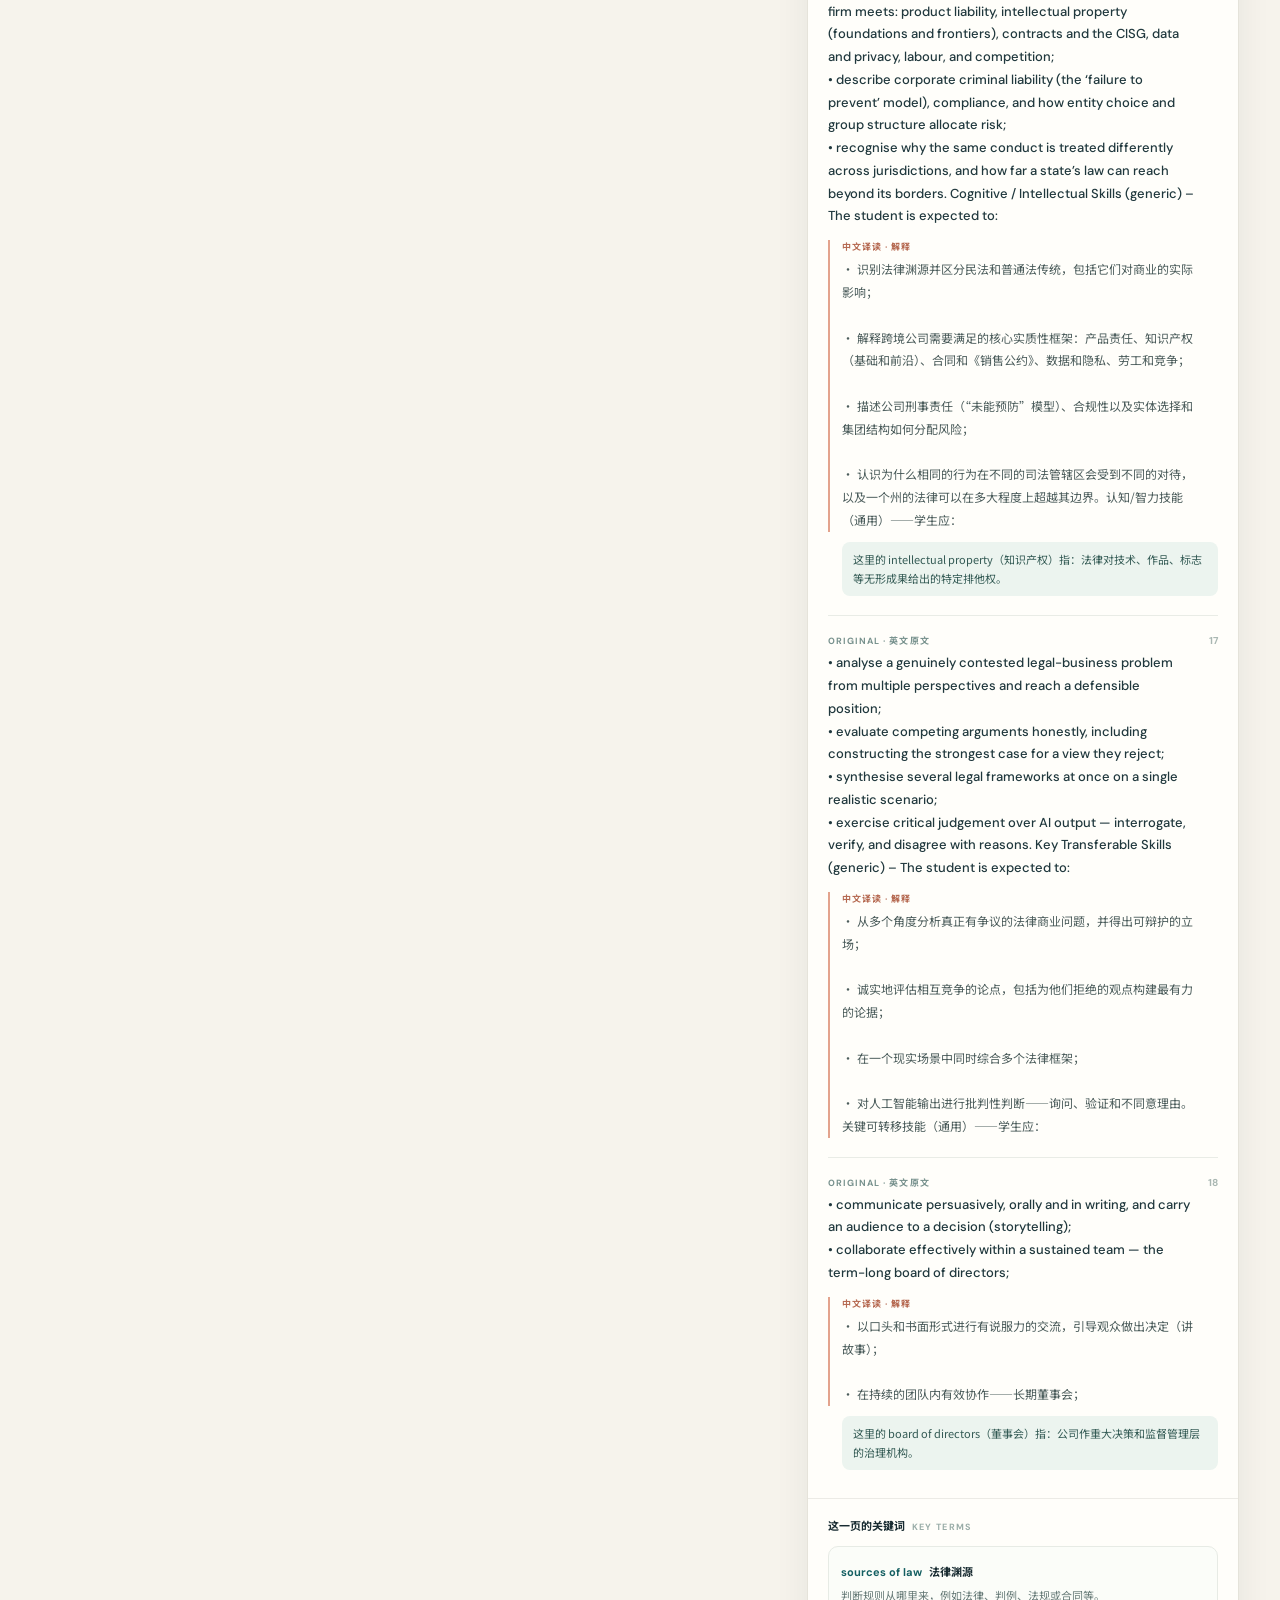
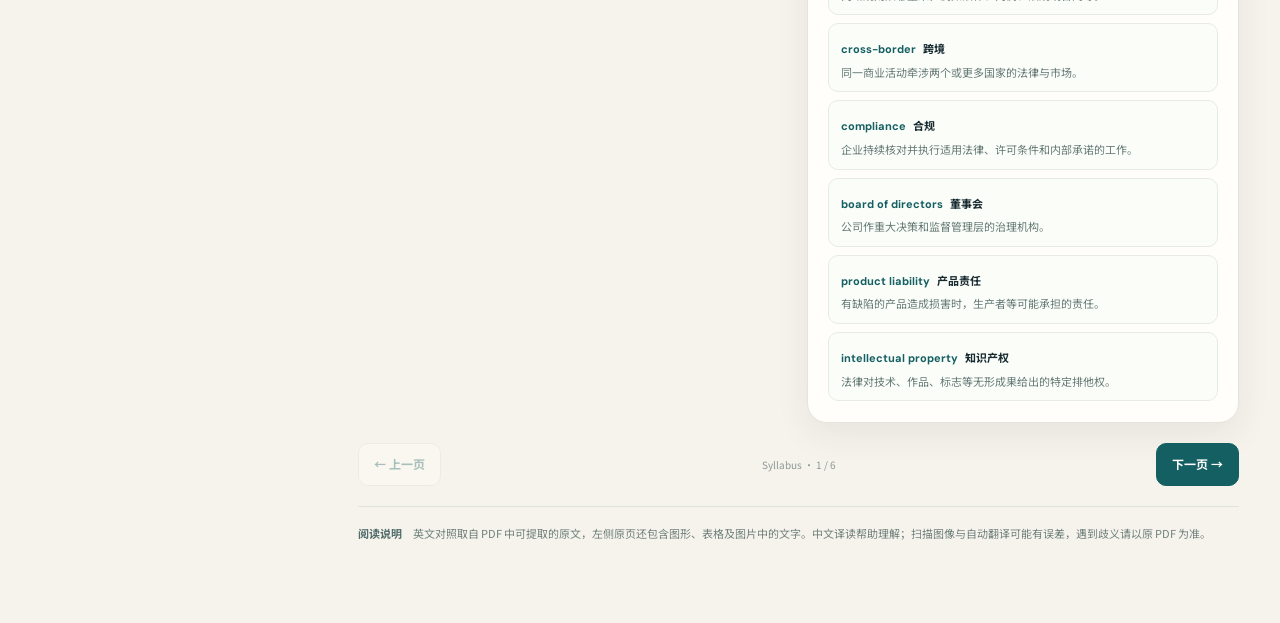
==== commit cee95cf2: "Pair every PDF passage with Chinese reading" ====
--- a/index.html
+++ b/index.html
@@ -10,8 +10,8 @@
   <link rel="preconnect" href="https://fonts.gstatic.com" crossorigin>
   <link href="https://fonts.googleapis.com/css2?family=DM+Sans:wght@400;500;600;700&family=Libre+Baskerville:wght@400;700&family=Noto+Sans+SC:wght@400;500;600;700&display=swap" rel="stylesheet">
   <link rel="icon" href="favicon.svg" type="image/svg+xml">
-  <link rel="stylesheet" href="reader.css">
-  <script src="reader.js" defer></script>
+  <link rel="stylesheet" href="reader.css?v=2">
+  <script src="reader.js?v=2" defer></script>
 </head>
 <body>
   <a class="skip" href="#study">跳到本页内容</a>
@@ -28,7 +28,7 @@
       <div class="sidebar-top">
         <div class="eyebrow">THE COMPLETE READER</div>
         <h1>一页不漏，<br><em>一点点读懂。</em></h1>
-        <p>左边是课件原页，右边是中文译读和老师讲解。按原文件顺序阅读，图、表、案例和课堂问题都能逐页核对。</p>
+        <p>左边核对课件原页，右边逐段读英文原文和中文解释。按原文件顺序阅读，图、表、案例和课堂问题都能逐页核对。</p>
       </div>
       <div class="doc-list" id="docList" role="navigation" aria-label="选择文件"></div>
       <div class="sidebar-divider"></div>
@@ -45,6 +45,7 @@
           <div class="eyebrow" id="sectionEyebrow">LOADING THE READER</div>
           <h2 id="pageTitle">正在打开学习册…</h2>
           <p id="pageSummary" class="page-summary">正在整理原页与中文译读。</p>
+          <a class="jump-pairs" href="#translationTitle">跳到英文＋中文对照 ↓</a>
         </div>
         <a id="downloadPdf" class="download" href="#" download>下载原 PDF <span aria-hidden="true">↓</span></a>
       </div>
@@ -56,14 +57,15 @@
           <details class="english-details"><summary>展开可复制英文原文 <span>用于查找与复习</span></summary><div id="englishText" class="english-text"></div></details>
         </article>
         <article class="translation-panel" aria-labelledby="translationTitle">
-          <div class="panel-heading"><span class="panel-icon coral">02</span><div><span class="kicker">CHINESE READING</span><h3 id="translationTitle">逐页中文译读</h3></div></div>
-          <div class="translation-scroll"><div id="chineseText" class="chinese-text"></div></div>
-          <div class="professor-card"><div class="professor-label"><span>✦</span> 教授在旁边说</div><p id="professorNote"></p></div>
+          <div class="panel-heading"><span class="panel-icon coral">02</span><div><span class="kicker">ENGLISH + CHINESE</span><h3 id="translationTitle">原文逐段对照</h3></div></div>
+          <div class="professor-card"><div class="professor-label"><span>✦</span> 先听老师讲这一页</div><p id="professorNote"></p></div>
+          <div class="pair-intro">按课件原页的文字顺序排列。每段先读 <strong>英文原文</strong>，紧接着看 <strong>中文译读</strong>；页内图像仍以左侧原页为准。</div>
+          <div id="segmentList" class="segment-list"></div>
           <div class="term-section" id="termSection"><div class="term-heading">这一页的关键词 <span>KEY TERMS</span></div><div class="term-list" id="termList"></div></div>
         </article>
       </div>
       <div class="nav-bottom"><button class="nav-button" id="prevPage" type="button"><span aria-hidden="true">←</span> 上一页</button><span class="nav-center" id="navCenter">按原文件顺序阅读</span><button class="nav-button next" id="nextPage" type="button">下一页 <span aria-hidden="true">→</span></button></div>
-      <div class="accuracy-note"><strong>阅读说明</strong>　左侧图像是 PDF 原页，包含图形、表格及图片中的文字；右侧是按页翻译的辅助译读与讲解。自动文字识别和译读可能有个别排版或术语误差，遇到歧义请以原页为准。</div>
+      <div class="accuracy-note"><strong>阅读说明</strong>　英文对照取自 PDF 中可提取的原文，左侧原页还包含图形、表格及图片中的文字。中文译读帮助理解；扫描图像与自动翻译可能有误差，遇到歧义请以原 PDF 为准。</div>
     </section>
   </main>
   <div class="lightbox" id="lightbox" role="dialog" aria-modal="true" aria-label="原页放大图" hidden><button id="closeLightbox" class="lightbox-close" type="button" aria-label="关闭放大图">×</button><img id="lightboxImage" src="" alt="放大的课件原页"></div>
--- a/reader.css
+++ b/reader.css
@@ -1 +1,6 @@
 :root{--ink:#182b31;--muted:#637278;--paper:#f6f3ec;--card:#fffefa;--line:#dedfd8;--teal:#145f62;--teal-light:#e7f1ee;--coral:#dc765b;--coral-light:#fff1e9;--shadow:0 12px 35px rgba(23,45,49,.07)}*{box-sizing:border-box}html{scroll-behavior:smooth}body{margin:0;background:var(--paper);color:var(--ink);font-family:"Noto Sans SC","DM Sans",sans-serif;font-size:15px;line-height:1.7}button,a{font:inherit}button{cursor:pointer}a{color:inherit}.skip{position:absolute;left:-999px;top:10px;z-index:100}.skip:focus{left:10px;background:white;padding:10px}.ambient{position:fixed;pointer-events:none;border-radius:50%;filter:blur(70px);opacity:.36;z-index:-1}.ambient-one{width:430px;height:430px;background:#dcece5;top:-140px;right:10%}.ambient-two{width:420px;height:420px;background:#f8dfcf;bottom:-230px;left:-120px}.topbar{height:76px;display:flex;align-items:center;justify-content:space-between;padding:0 clamp(22px,4vw,64px);border-bottom:1px solid rgba(26,52,56,.1);background:rgba(250,248,243,.88);backdrop-filter:blur(18px);position:sticky;top:0;z-index:20}.brand{display:flex;align-items:center;gap:12px;text-decoration:none;font-family:"Libre Baskerville",serif;font-weight:700;font-size:16px;line-height:1.2;white-space:nowrap}.brand small{display:block;font-family:"Noto Sans SC",sans-serif;font-size:11px;letter-spacing:.13em;font-weight:600;color:#678184;margin-top:5px}.brand-mark{width:41px;height:41px;display:grid;place-items:center;border-radius:12px;background:#164e53;color:#fff;font:700 14px "DM Sans",sans-serif;letter-spacing:.03em}.top-actions{display:flex;align-items:center;gap:18px}.total-badge{font-size:12px;color:#5b7679;background:#eaf1ed;padding:7px 12px;border-radius:30px;font-weight:700}.overview-link{text-decoration:none;font-size:12px;font-weight:700;color:var(--teal)}.shell{max-width:1760px;margin:auto;display:grid;grid-template-columns:285px minmax(0,1fr);gap:clamp(20px,2.5vw,42px);padding:28px clamp(20px,3.2vw,54px) 80px}.sidebar{align-self:start;position:sticky;top:104px;max-height:calc(100vh - 126px);overflow-y:auto;scrollbar-width:thin;padding-right:6px}.eyebrow{font:700 10px "DM Sans",sans-serif;letter-spacing:.2em;color:var(--teal);text-transform:uppercase}.sidebar-top h1{font-size:27px;letter-spacing:-.06em;line-height:1.4;margin:13px 0 10px;font-weight:700}.sidebar-top h1 em{color:var(--teal);font-style:normal}.sidebar-top p{font-size:12px;color:var(--muted);line-height:1.85;margin:0 0 22px}.doc-list{display:grid;gap:8px}.doc-button{width:100%;text-align:left;border:1px solid transparent;background:transparent;border-radius:13px;padding:11px 12px;display:flex;align-items:center;gap:11px;color:var(--ink);transition:.2s}.doc-button:hover{background:rgba(255,255,255,.7)}.doc-button.active{background:var(--card);border-color:#dce5df;box-shadow:0 4px 15px rgba(32,72,67,.06)}.doc-index{width:33px;height:33px;border-radius:10px;background:#e7efeb;color:var(--teal);font:700 11px "DM Sans",sans-serif;display:grid;place-items:center;flex:none}.doc-button.active .doc-index{background:var(--teal);color:#fff}.doc-text{display:flex;flex-direction:column;min-width:0}.doc-text strong{font-size:12px;line-height:1.3}.doc-text small{font:500 10px "DM Sans",sans-serif;color:#7b8b8d;margin-top:3px}.doc-count{margin-left:auto;color:#9ba7a4;font:700 10px "DM Sans",sans-serif}.sidebar-divider{height:1px;background:var(--line);margin:19px 0}.page-heading{display:flex;justify-content:space-between;font-size:11px;font-weight:700;color:#566e6e;margin-bottom:10px}.page-heading span:last-child{color:#9aa9a6}.page-grid{display:grid;grid-template-columns:repeat(6,1fr);gap:6px}.page-grid button{aspect-ratio:1;border:1px solid #e0e3dc;background:rgba(255,255,255,.55);border-radius:8px;color:#637477;font:700 11px "DM Sans",sans-serif}.page-grid button:hover{border-color:var(--teal);color:var(--teal)}.page-grid button.active{background:var(--teal);color:#fff;border-color:var(--teal)}.sidebar-foot{border-top:1px solid var(--line);margin-top:20px;padding-top:9px}.sidebar-foot p{font-size:11px;color:#687a79}.sidebar-foot a{font-weight:700;color:var(--teal)}.sidebar-foot .small{font-size:10px;line-height:1.6}.workspace{min-width:0}.study-header{display:flex;justify-content:space-between;align-items:flex-start;gap:18px;margin:9px 0 20px}.study-header h2{font-size:clamp(23px,2.3vw,36px);letter-spacing:-.055em;line-height:1.25;margin:8px 0 7px}.page-summary{font-size:12px;color:#728180;margin:0}.download{white-space:nowrap;border:1px solid #d5dcd6;padding:9px 13px;border-radius:9px;text-decoration:none;background:rgba(255,255,255,.65);font-size:11px;font-weight:700;color:var(--teal);margin-top:5px}.download:hover{background:#fff}.progress-wrap{margin-bottom:21px}.progress-label{display:flex;justify-content:space-between;color:#758684;font:600 10px "DM Sans","Noto Sans SC",sans-serif;letter-spacing:.04em;margin-bottom:7px}.progress-track{height:4px;border-radius:10px;background:#e0e7e1;overflow:hidden}.progress-track span{display:block;height:100%;width:1%;background:linear-gradient(90deg,#287f76,#dc765b);border-radius:10px;transition:width .35s}.content-grid{display:grid;grid-template-columns:minmax(0,1fr) minmax(0,1fr);gap:16px;align-items:start}.original-panel,.translation-panel{background:var(--card);border:1px solid #e5e3da;border-radius:20px;box-shadow:var(--shadow);overflow:hidden;min-width:0}.panel-heading{display:flex;align-items:center;gap:11px;padding:18px 20px;border-bottom:1px solid #ebeae3;min-height:76px}.panel-icon{width:35px;height:35px;display:grid;place-items:center;background:var(--teal-light);color:var(--teal);border-radius:10px;font:700 11px "DM Sans",sans-serif}.panel-icon.coral{background:var(--coral-light);color:var(--coral)}.kicker{font:700 9px "DM Sans",sans-serif;letter-spacing:.16em;color:#8ca09b}.panel-heading h3{font-size:14px;margin:1px 0 0;line-height:1.2}.panel-hint{margin-left:auto;font-size:10px;color:#a1aaa5}.page-image-button{display:block;width:100%;border:0;background:#f1f0e9;padding:19px;line-height:0}.page-image-button img{display:block;width:100%;height:auto;max-height:calc(100vh - 240px);object-fit:contain;box-shadow:0 8px 22px rgba(18,31,33,.14);background:#fff}.page-image-button:hover img{transform:scale(1.008)}.page-image-button img{transition:transform .2s}.english-details{border-top:1px solid #ecebe6}.english-details summary{list-style:none;cursor:pointer;padding:15px 20px;color:var(--teal);font-size:11px;font-weight:700}.english-details summary::-webkit-details-marker{display:none}.english-details summary:before{content:"＋";margin-right:8px}.english-details[open] summary:before{content:"－"}.english-details summary span{float:right;color:#9aa6a3;font-weight:400}.english-text{white-space:pre-wrap;padding:0 20px 20px;color:#4a5758;font:12px/1.7 "DM Sans",sans-serif;max-height:420px;overflow:auto}.translation-scroll{padding:22px 25px 8px}.chinese-text{white-space:pre-wrap;font-size:14px;line-height:2.05;color:#253d40;overflow-wrap:anywhere}.chinese-text::first-line{font-weight:700}.professor-card{margin:16px 20px 20px;padding:17px 18px;background:linear-gradient(135deg,#ecf4ef,#f5f5ea);border-left:3px solid var(--teal);border-radius:0 12px 12px 0}.professor-label{color:var(--teal);font-size:11px;font-weight:700;letter-spacing:.04em}.professor-label span{color:var(--coral);font-size:16px;margin-right:4px}.professor-card p{font-size:12px;line-height:1.9;margin:7px 0 0;color:#345153}.term-section{border-top:1px solid #ecebe6;padding:17px 20px 21px}.term-section[hidden]{display:none}.term-heading{font-size:11px;font-weight:700;margin-bottom:11px}.term-heading span{font:700 9px "DM Sans",sans-serif;color:#9aada8;letter-spacing:.15em;margin-left:4px}.term-list{display:grid;gap:8px}.term-card{padding:10px 12px;border:1px solid #e7ebe5;border-radius:10px;background:#fbfdf9}.term-card strong{font:700 11px "DM Sans",sans-serif;color:var(--teal)}.term-card span{font-size:11px;font-weight:700;margin-left:7px}.term-card p{font-size:11px;color:#667a77;margin:3px 0 0;line-height:1.7}.nav-bottom{display:flex;align-items:center;justify-content:space-between;gap:12px;margin:20px 0}.nav-button{border:1px solid #d8dfd8;background:#fffefa;color:var(--teal);border-radius:10px;padding:10px 15px;font-size:12px;font-weight:700}.nav-button:hover:not(:disabled){border-color:var(--teal);transform:translateY(-1px)}.nav-button:disabled{opacity:.35;cursor:default}.nav-button.next{background:var(--teal);border-color:var(--teal);color:white}.nav-center{font-size:10px;color:#8a9996}.accuracy-note{border-top:1px solid #dfe3dd;padding-top:17px;color:#71817d;font-size:11px;line-height:1.8}.accuracy-note strong{color:#536f6d}.lightbox{position:fixed;inset:0;z-index:40;background:rgba(12,24,26,.9);display:flex;align-items:center;justify-content:center;padding:38px}.lightbox[hidden]{display:none}.lightbox img{max-width:100%;max-height:100%;object-fit:contain;background:white}.lightbox-close{position:absolute;right:20px;top:12px;color:white;background:none;border:0;font-size:38px;line-height:1}body.modal-open{overflow:hidden}@media(max-width:1100px){.shell{grid-template-columns:230px minmax(0,1fr)}.sidebar-top h1{font-size:22px}.content-grid{grid-template-columns:1fr}.page-image-button img{max-height:none}}@media(max-width:720px){.topbar{height:64px;padding:0 16px}.brand{font-size:14px}.brand-mark{width:35px;height:35px}.total-badge{display:none}.overview-link{font-size:11px}.shell{display:block;padding:20px 14px 50px}.sidebar{position:static;max-height:none;padding:0;overflow:visible}.sidebar-top h1{font-size:23px;margin:9px 0}.sidebar-top p{margin-bottom:14px}.doc-list{display:flex;overflow:auto;gap:7px;padding-bottom:7px}.doc-button{flex:0 0 auto;width:auto;padding:8px 10px}.doc-count{display:none}.doc-text strong{font-size:11px}.doc-text small{font-size:9px}.sidebar-divider{margin:12px 0}.page-grid{display:flex;overflow:auto;padding-bottom:8px}.page-grid button{width:35px;min-width:35px;height:35px;aspect-ratio:auto}.sidebar-foot{display:none}.study-header{margin-top:25px}.study-header h2{font-size:24px}.download{padding:7px 8px;font-size:10px}.content-grid{gap:13px}.translation-scroll{padding:19px}.chinese-text{font-size:13px;line-height:1.95}.nav-center{display:none}}@media(prefers-reduced-motion:reduce){html{scroll-behavior:auto}*{transition:none!important;animation:none!important}}
+/* Source sentence pairs: each English passage stays immediately beside its Chinese reading. */
+.pair-intro{margin:19px 20px 4px;padding:12px 14px;border-radius:11px;background:#f5f7f2;color:#657774;font-size:11px;line-height:1.8}.pair-intro strong{color:var(--teal)}.segment-list{padding:1px 20px 9px}.segment-loading{padding:20px;color:#788784;font-size:12px}.segment-pair{position:relative;padding:18px 0 19px;border-bottom:1px solid #e9ece6}.segment-pair:last-child{border-bottom:0}.segment-number{position:absolute;top:18px;right:0;color:#a9b7b2;font:700 10px "DM Sans",sans-serif}.segment-original,.segment-translation{padding-right:24px}.segment-label{font:700 9px "DM Sans","Noto Sans SC",sans-serif;letter-spacing:.12em;color:#77918d}.segment-original p{white-space:pre-line;color:#20383d;font:500 13px/1.75 "DM Sans","Noto Sans SC",sans-serif;margin:5px 0 12px;overflow-wrap:anywhere}.segment-translation{border-left:2px solid #e3a38d;padding-left:12px}.segment-translation .segment-label{color:#b66a52}.segment-translation p{white-space:pre-line;margin:5px 0 0;color:#4b5c5b;font-size:12px;line-height:1.9;overflow-wrap:anywhere}.segment-explain{margin:10px 0 0 14px;background:#ecf4ef;color:#345b55;padding:8px 11px;border-radius:8px;font-size:11px;line-height:1.75}.segment-pair.compact{padding:12px 0}.segment-pair.compact .segment-original p{margin-bottom:8px}.segment-pair.compact .segment-original p,.segment-pair.compact .segment-translation p{font-size:11px}.original-panel{position:sticky;top:94px;max-height:calc(100vh - 110px);overflow-y:auto;scrollbar-width:thin}@media(max-width:1100px){.original-panel{position:static;max-height:none;overflow:visible}}@media(max-width:720px){.pair-intro{margin:14px 15px 0}.segment-list{padding:0 16px 7px}.segment-original p{font-size:12px}.segment-translation p{font-size:12px}}
+.visual-note{margin:13px 0 8px;padding:13px 15px;border-radius:10px;background:#fff4ec;border:1px solid #f4e2d4;color:#735a4d}.visual-note strong{font-size:10px}.visual-note p{font-size:11px;line-height:1.8;margin:4px 0 0}
+.translation-panel>.professor-card{margin:17px 20px 8px}.translation-panel>.pair-intro{margin-top:8px}
+.jump-pairs{display:none}@media(max-width:720px){.jump-pairs{display:inline-block;margin-top:8px;font-size:11px;font-weight:700;color:var(--teal);text-decoration:none}}
